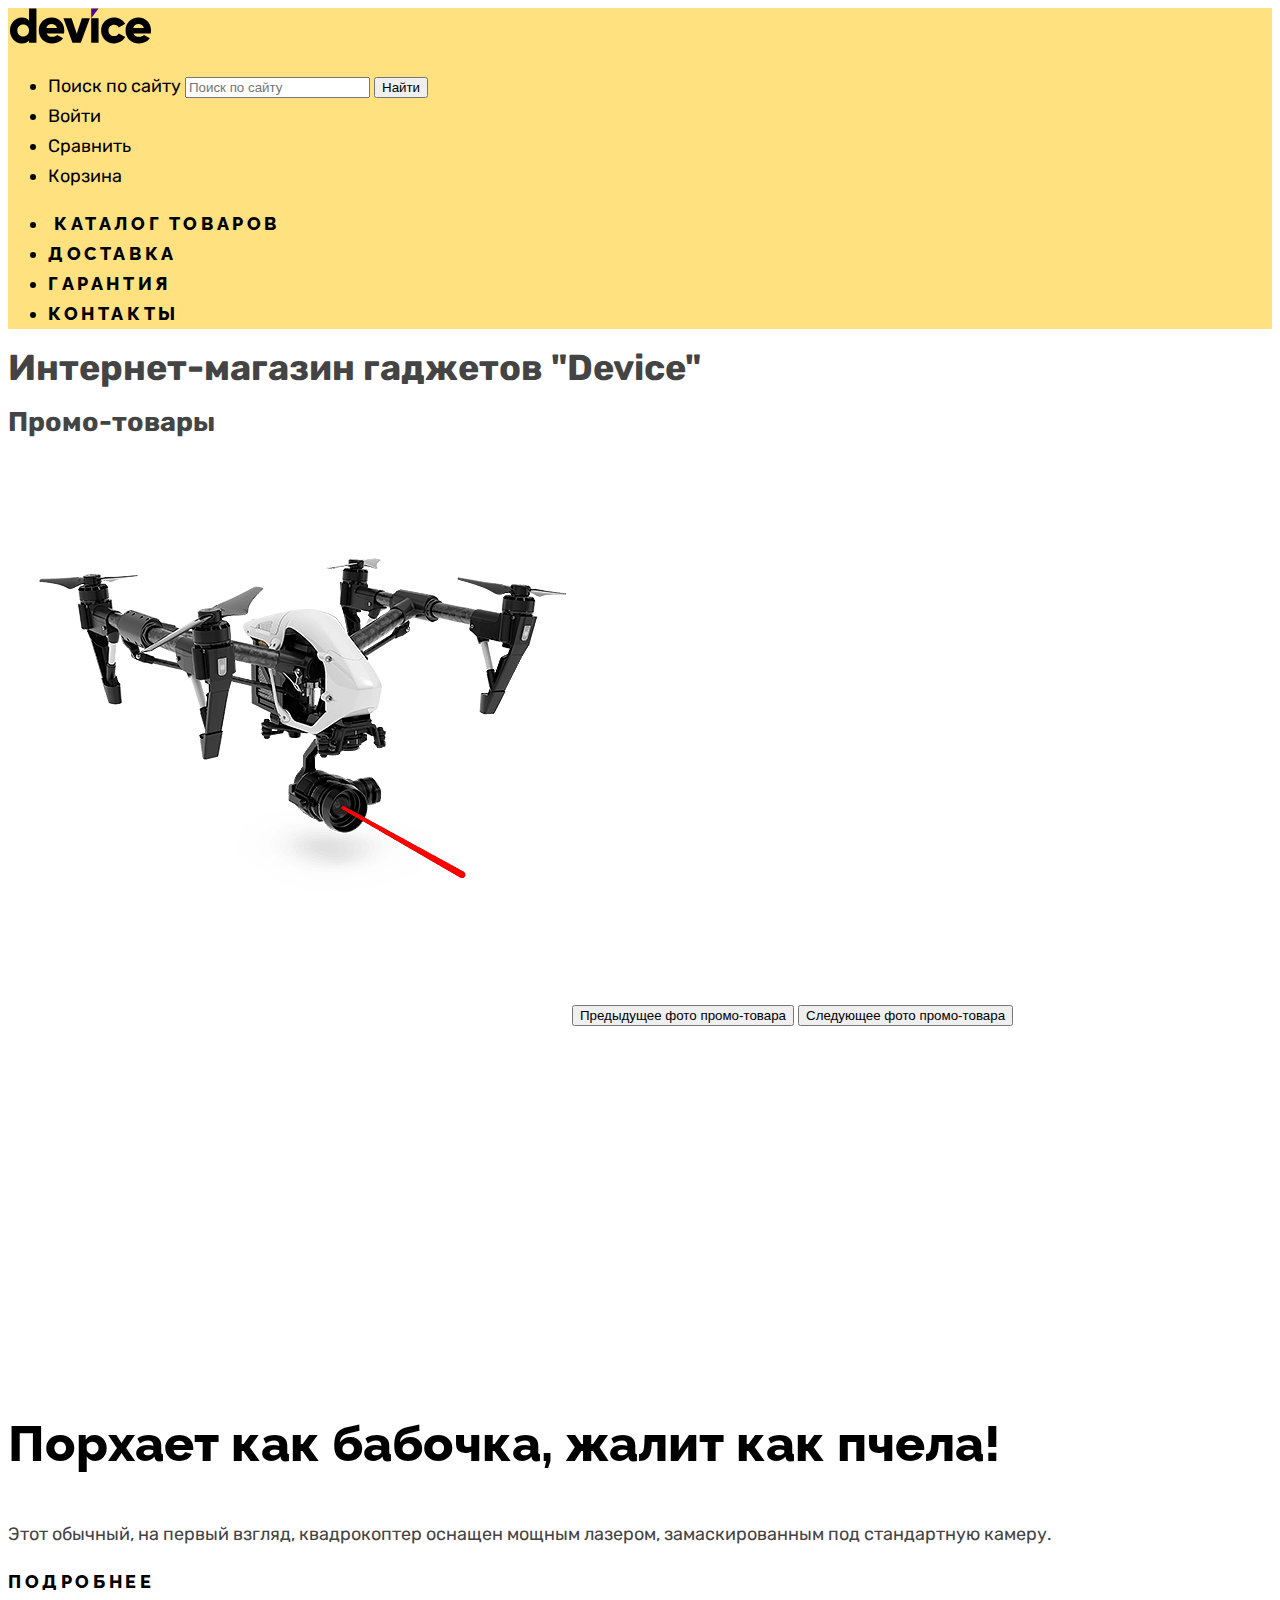
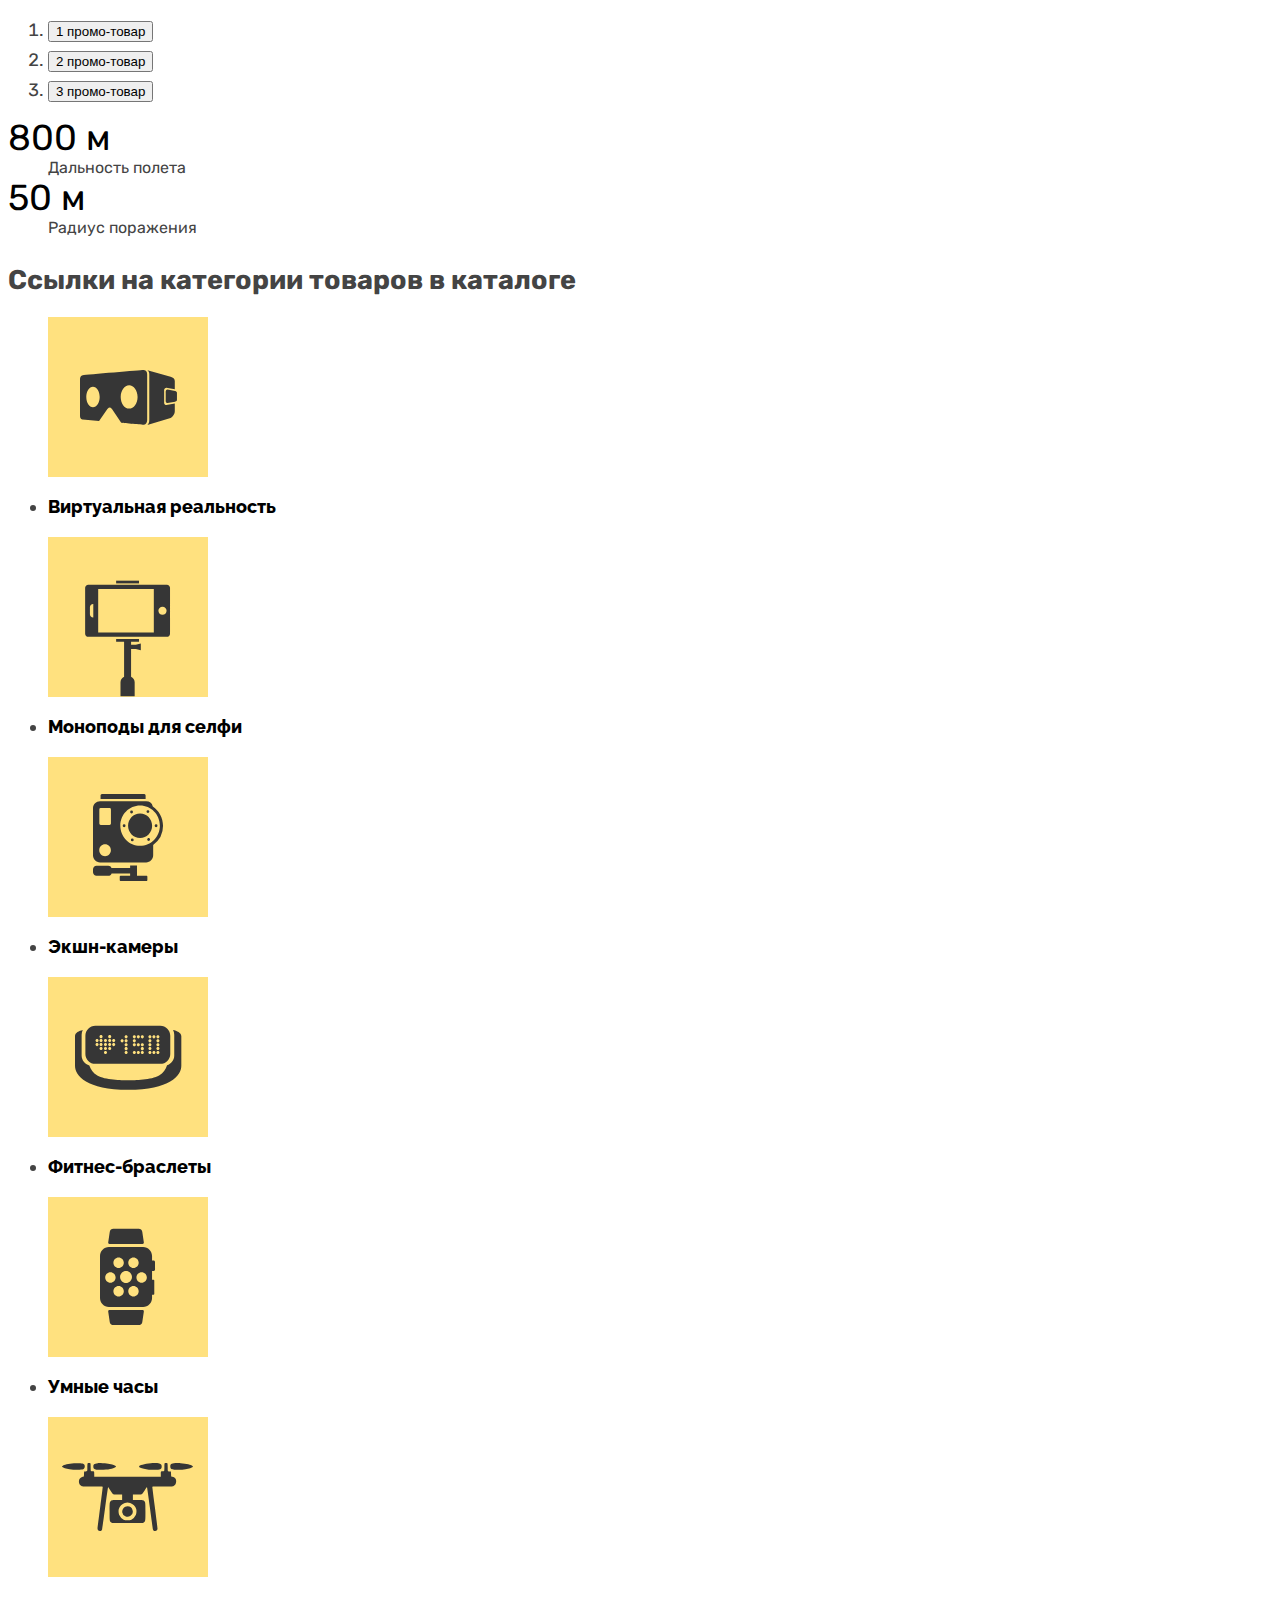
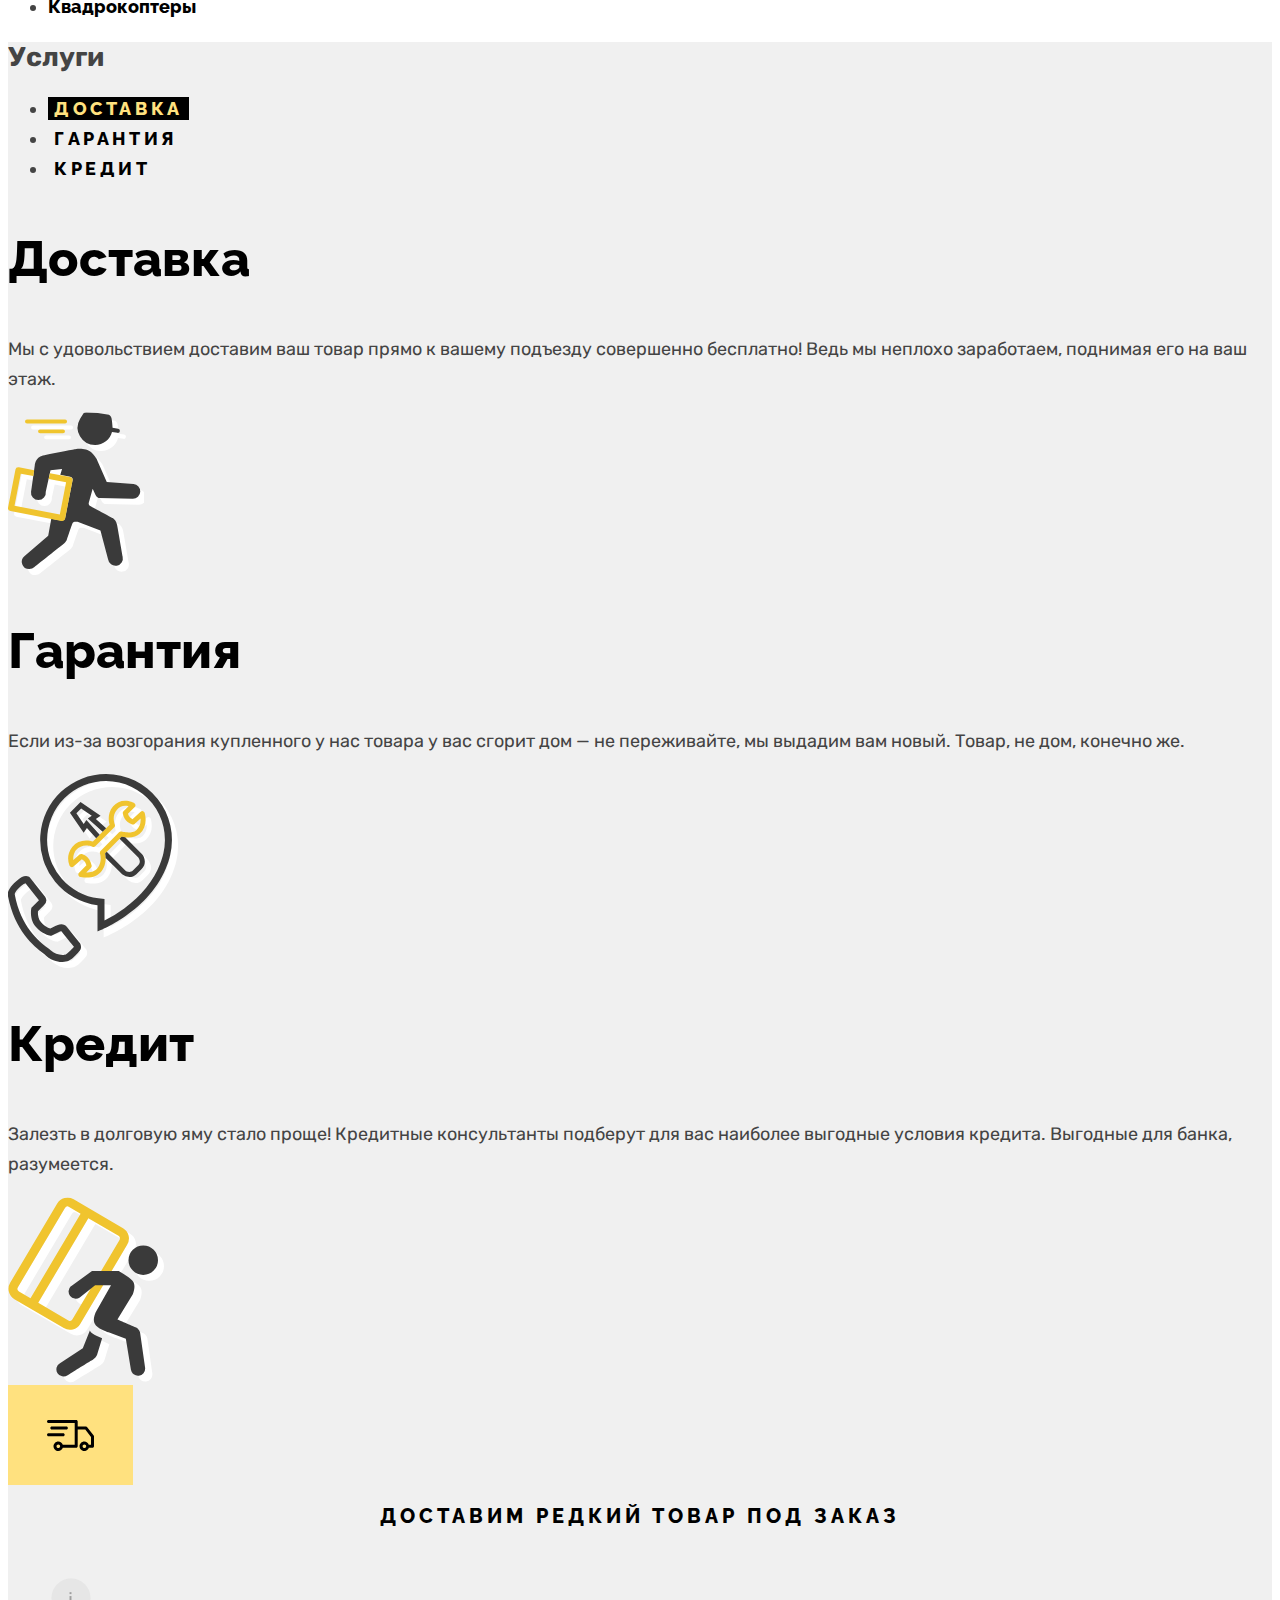
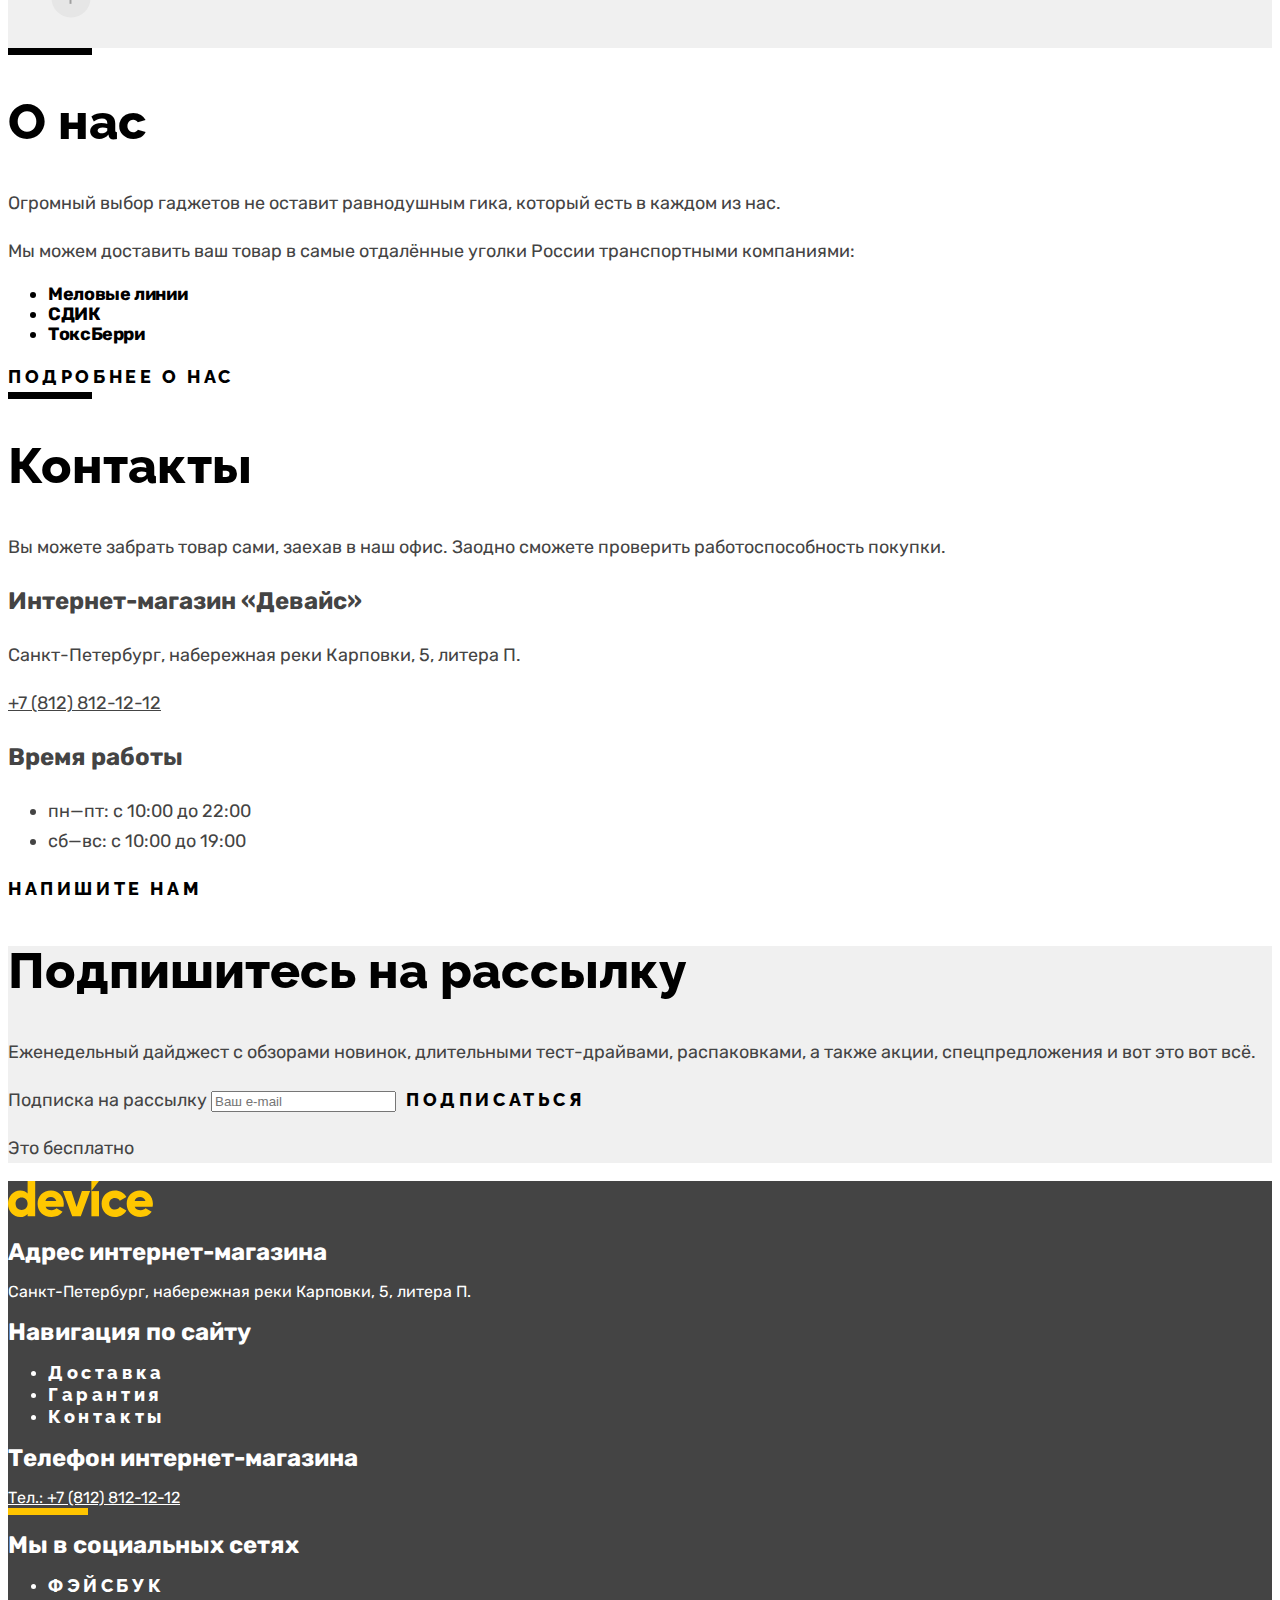
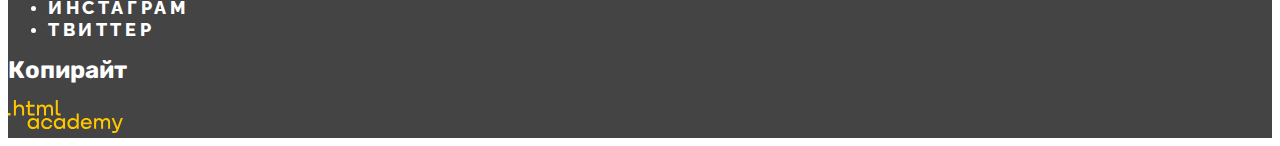
==== index.html @ 80be6479 "Добавляет базовую стилизацию" ====
<!DOCTYPE html>
<html class="page" lang="ru">
  <head>
    <meta charset="utf-8">
    <title>HTML Academy: Девайс</title>
    <link rel="stylesheet" href="styles/styles.css">
  </head>
  <body class="page-body">

    <!-- Шапка -->
    <header class="page-header">

      <!-- Лого -->
      <img class="header-logo" src="images/logos/logo-black.svg" width="145" height="36" alt="Логотип интернет-магазина 'Device'.">

      <!-- Главная навигация -->
      <nav class="navigation">
        <ul class="navigation-list navigation-user">
          <li class="navigation-item">
            <!--элемент навигации с данными поиска: в action - url ссылки, а метод get дополнит url текстом поиска -->
            <form class="search-form" action="#" method="get">
              <label class="visually-hidden" for="search-field">Поиск по сайту</label>
              <input
                class="navigation-search-field"
                id="search-field"
                type="search"
                name="search-field"
                placeholder="Поиск по сайту">
              <button class="navigation-search-link" type="submit">Найти</button>
            </form>
          </li>
          <li class="navigation-item">
            <a class="navigation-link" href="#">Войти</a>
          </li>
          <li class="navigation-item">
            <a class="navigation-link" href="#">Сравнить</a>
          </li>
          <li class="navigation-item">
            <a class="navigation-link" href="#">Корзина</a>
          </li>
        </ul>
        <ul class="navigation-list navigation-site">
          <li class="navigation-item">
            <button class="button navigation-catalog navigation-catalog-closed" type="button">Каталог товаров</button>
          </li>
          <li class="navigation-item">
            <a class="navigation-link" href="#">Доставка</a>
          </li>
          <li class="navigation-item">
            <a class="navigation-link" href="#">Гарантия</a>
          </li>
          <li class="navigation-item">
            <a class="navigation-link" href="#">Контакты</a>
          </li>
        </ul>
      </nav>

    </header>

    <main class="main-index">

      <!-- Главный заголовок -->
      <h1 class="visually-hidden">Интернет-магазин гаджетов "Device"</h1>

      <!-- Слайдер -->
      <section class="promo">
        <h2 class="visually-hidden">Промо-товары</h2>
        <div class="promo-photo-wrapper">
          <img class="slider-image" src="images/promo/slider-1.png" width="560" height="560" alt="Квадрокоптер с лазером.">
          <button class="slider-button slider-prev" type="button">
            <span class="visually-hidden">Предыдущее фото промо-товара</span>
          </button>
          <button class="slider-button slider-next" type="button">
            <span class="visually-hidden">Следующее фото промо-товара</span>
          </button>
        </div>
        <div class="promo-info-wrapper">
          <div class="promo-text">
            <p class="promo-number">01</p>
            <p class="promo-slogan">
              <b>Порхает как бабочка, жалит как пчела!</b>
            </p>
            <p class="promo-description">
              Этот обычный, на первый взгляд, квадрокоптер оснащен мощным лазером, замаскированным под стандартную камеру.
            </p>
          </div>
          <div class="promo-buttons">
            <a class="button button-detail" href="#">Подробнее</a>
            <ol class="slider-pagination">
              <li class="slider-pagination-item">
                <button class="slider-pagination-button slider-pagination-button-current">
                  <span class="visually-hidden">1 промо-товар</span>
                </button>
              </li>
              <li class="slider-pagination-item">
                <button class="slider-pagination-button">
                  <span class="visually-hidden">2 промо-товар</span>
                </button>
              </li>
              <li class="slider-pagination-item">
                <button class="slider-pagination-button">
                  <span class="visually-hidden">3 промо-товар</span>
                </button>
              </li>
            </ol>
          </div>
          <dl class="promo-stats">
            <dt class="promo-stats-number">800 м</dt>
            <dd class="promo-stats-description">Дальность полета</dd>
            <dt class="promo-stats-number">50 м</dt>
            <dd class="promo-stats-description">Радиус поражения</dd>
          </dl>
        </div>
      </section>

      <!-- Категории товаров -->
      <section class="product-categories">
        <h2 class="visually-hidden">Ссылки на категории товаров в каталоге</h2>
        <ul class="product-categories-list">
          <li class="product-categories-item">
            <a class="product-categories-link" href="catalog.html">
              <div class="product-categories-wrapper product-categories-vr"></div>
              <h3 class="product-categories-title">Виртуальная
                реальность</h3>
            </a>
          </li>
          <li class="product-categories-item">
            <a class="product-categories-link" href="catalog.html">
              <div class="product-categories-wrapper product-categories-selfie-monopod"></div>
              <h3 class="product-categories-title">Моноподы
                для селфи</h3>
            </a>
          </li>
          <li class="product-categories-item">
            <a class="product-categories-link" href="catalog.html">
              <div class="product-categories-wrapper product-categories-action-camera"></div>
              <h3 class="product-categories-title">Экшн-камеры</h3>
            </a>
          </li>
          <li class="product-categories-item">
            <a class="product-categories-link" href="catalog.html">
              <div class="product-categories-wrapper product-categories-fitness-bracelet"></div>
              <h3 class="product-categories-title">Фитнес-браслеты</h3>
            </a>
          </li>
          <li class="product-categories-item">
            <a class="product-categories-link" href="catalog.html">
              <div class="product-categories-wrapper product-categories-smart-watch"></div>
              <h3 class="product-categories-title">Умные часы</h3>
            </a>
          </li>
          <li class="product-categories-item">
            <a class="product-categories-link" href="catalog.html">
              <div class="product-categories-wrapper product-categories-quadrocopter"></div>
              <h3 class="product-categories-title">Квадрокоптеры</h3>
            </a>
          </li>
        </ul>
      </section>

      <!-- Услуги -->
      <section class="services">
        <h2 class="visually-hidden">Услуги</h2>
        <ul class="services-list">
          <li class="services-item">
            <button class="button button-services button-services-current" type="button">
              Доставка
            </button>
          </li>
          <li class="services-item">
            <button class="button button-services" type="button">
              Гарантия
            </button>
          </li>
          <li class="services-item">
            <button class="button button-services" type="button">
              Кредит
            </button>
          </li>
        </ul>
        <div class="services-info services-info-current">
          <div class="services-text">
            <h3 class="services-title">Доставка</h3>
            <p class="services-description">
              Мы с удовольствием доставим ваш товар прямо
              к вашему подъезду совершенно бесплатно! Ведь
              мы неплохо заработаем, поднимая его на ваш этаж.
            </p>
          </div>
          <div class="services-icon services-icon-delivery"></div>
        </div>
        <div class="services-info">
          <div class="services-text">
            <h3 class="services-title">Гарантия</h3>
            <p class="services-description">
              Если из-за возгорания купленного у нас товара у вас
              сгорит дом — не переживайте, мы выдадим вам новый.
              Товар, не дом, конечно же.
            </p>
          </div>
          <div class="services-icon services-icon-warranty"></div>
        </div>
        <div class="services-info">
          <div class="services-text">
            <h3 class="services-title">Кредит</h3>
            <p class="services-description">
              Залезть в долговую яму стало проще! Кредитные
              консультанты подберут для вас наиболее выгодные
              условия кредита. Выгодные для банка, разумеется.
            </p>
            <div class="services-icon services-icon-credit"></div>
          </div>
        </div>
      </section>

      <!-- Спецпредложения -->
      <section class="special-offers">
        <div class="special-offers-icon special-offers-icon-delivery"></div>
        <p class="special-offers-title">Доставим редкий товар под заказ</p>
        <div class="special-offers-icon special-offers-info"></div>
      </section>

      <div class="general-info-wrapper">

        <!-- О нас -->
        <section class="about">
          <div class="general-info-decoration-line"></div>
          <h2 class="section-title">О нас</h2>
          <p class="general-info-text">
            Огромный выбор гаджетов не оставит равнодушным гика, который есть в каждом из нас.
          </p>
          <p class="general-info-text">
            Мы можем доставить ваш товар в самые отдалённые уголки России транспортными компаниями:
          </p>
          <ul class="about-list">
            <li class="about-item">
              Меловые линии
            </li>
            <li class="about-item">
              СДИК
            </li>
            <li class="about-item">
              ТоксБерри
            </li>
          </ul>
          <a class="button general-info-button" href="#">Подробнее о нас</a>
        </section>

        <!-- Контакты -->
        <section class="contacts">
          <div class="general-info-decoration-line"></div>
          <h2 class="section-title">Контакты</h2>
          <p class="general-info-text">
            Вы можете забрать товар сами, заехав в наш офис.
            Заодно сможете проверить работоспособность покупки.
          </p>
          <h3 class="contacts-subtitle">Интернет-магазин «Девайс»</h3>
          <address class="contacts-address">
            <p class="contacts-address-text">
              Санкт-Петербург, набережная реки Карповки, 5, литера П.
            </p>
            <a class="contacts-phone" href="tel:88128121212">+7 (812) 812-12-12</a>
          </address>
          <h3 class="contacts-subtitle">Время работы</h3>
          <ul class="contacts-schedule-list">
            <li class="contacts-schedule-item">
              пн—пт: с 10:00 до 22:00
            </li>
            <li class="contacts-schedule-item">
              сб—вс: с 10:00 до 19:00
            </li>
          </ul>
          <a class="button general-info-button" href="#">Напишите нам</a>
        </section>
      </div>

      <!-- Подписка на рассылку -->
      <section class="subscribe">
        <h2 class="section-title">Подпишитесь
          на рассылку</h2>
        <p class="subscribe-text">
          Еженедельный дайджест с обзорами новинок,
          длительными тест-драйвами, распаковками, а также акции, спецпредложения и вот это вот всё.
        </p>
        <form class="subscribe-form" action="https://echo.htmlacademy.ru/" method="post">
          <label class="visually-hidden" for="subscribe-email">Подписка на рассылку</label>
          <input
            class="subscribe-input-email"
            id="subscribe-email"
            type="email"
            name="subscribe-email"
            placeholder="Ваш e-mail">
          <button class="button subscribe-button" type="submit">Подписаться</button>
          <p class="subscribe-remark">Это бесплатно</p>
        </form>
      </section>
    </main>

    <!-- Подвал -->
    <footer class="page-footer">

      <!--  Лого  -->
      <img class="footer-logo" src="images/logos/logo-yellow.svg" width="145" height="36" alt="Логотип интернет-магазина 'Device'.">

      <div class="footer-wrapper">

        <!-- Адрес -->
        <section class="footer-contacts-address">
          <h2 class="visually-hidden">Адрес интернет-магазина</h2>
          <address class="footer-address">
            <p class="footer-address-text">
              Санкт-Петербург, набережная реки Карповки, 5, литера П.
            </p>
          </address>
        </section>

        <!-- Навигация -->
        <section class="footer-navigation">
          <h2 class="visually-hidden">Навигация по сайту</h2>
          <ul class="footer-navigation-list">
            <li class="footer-navigation-item">
              <a class="footer-navigation-link" href="#">Доставка</a>
            </li>
            <li class="footer-navigation-item">
              <a class="footer-navigation-link" href="#">Гарантия</a>
            </li>
            <li class="footer-navigation-item">
              <a class="footer-navigation-link" href="#">Контакты</a>
            </li>
          </ul>
        </section>

        <!-- Телефон -->
        <section class="footer-contacts-phone">
          <h2 class="visually-hidden">Телефон интернет-магазина</h2>
          <a class="footer-phone-number" href="tel:88128121212">Тел.: +7 (812) 812-12-12</a>
        </section>
      </div>

      <div class="footer-wrapper">
        <div class="footer-decoration-line"></div>

        <!-- Социальные сети -->
        <section class="footer-social">
          <h2 class="visually-hidden">Мы в социальных сетях</h2>
          <ul class="footer-social-list">
            <li class="footer-social-item">
              <a class="button button-social" href="https://www.facebook.com/htmlacademy">
                <span class="visually-hidden">Фэйсбук</span>
              </a>
            </li>
            <li class="footer-social-item">
              <a class="button button-social" href="https://www.instagram.com/htmlacademy/">
                <span class="visually-hidden">Инстаграм</span>
              </a>
            </li>
            <li class="footer-social-item">
              <a class="button button-social" href="https://twitter.com/htmlacademy_ru">
                <span class="visually-hidden">Твиттер</span>
              </a>
            </li>
          </ul>
        </section>

        <!-- Копирайт -->
        <section class="footer-copyright">
          <h2 class="visually-hidden">Копирайт</h2>
          <a class="htmlacademy-link" href="https://htmlacademy.ru/">
            <img class="footer-htmlacademy-logo" width="115" height="33" src="images/icons/icon-htmlacademy.svg" alt="Логотип HTML Academy.">
          </a>
        </section>

      </div>
    </footer>

  </body>
</html>
---- styles/styles.css ----
@font-face {
  font-family: Rubik;
  font-style: normal;
  font-weight: 400;
  src: url("/fonts/rubik/rubik-400.woff2") format("woff2");
  font-display: swap;
}

@font-face {
  font-family: Rubik;
  font-style: normal;
  font-weight: 700;
  src: url("/fonts/rubik/rubik-700.woff2") format("woff2");
  font-display: swap;
}

@font-face {
  font-family: Rubik;
  font-style: normal;
  font-weight: 800;
  src: url("/fonts/rubik/rubik-800.woff2") format("woff2");
  font-display: swap;
}

@font-face {
  font-family: Raleway;
  font-style: normal;
  font-weight: 800;
  src: url("/fonts/raleway/raleway-800.woff2") format("woff2");
  font-display: swap;
}

body {
  font-family: Rubik, sans-serif;
  font-size: 18px;
  line-height: 30px;
  background-color: #ffffff;
  color: #444444;
}
.button {
  font-family: Raleway, sans-serif;
  font-size: 18px;
  line-height: 21px;
  font-weight: 800;
  text-align: center;
  letter-spacing: 0.2em;
  text-decoration: none;
  text-transform: uppercase;
  color: #000000;
  background-color: transparent;
  border: none;
}


/* Pages */

/* Header */
.page-header {
  color: #000000;
  background-color: #ffe17f;
}
.navigation-link {
  text-align: center;
  text-decoration: none;
  color: #000000;
}


.logout-link {
  opacity: 0.3;
}

.navigation-site .navigation-link {
  font-family: Raleway, sans-serif;
  line-height: 21px;
  font-weight: 800;
  letter-spacing: 0.2em;
  text-transform: uppercase;
}

/* Main index */

/* Слайдер */
.promo-number {
  font-family: Rubik, sans-serif;
  font-size: 180px;
  font-weight: 700;
  color: #ffffff;
}

.promo-slogan {
  font-family: Raleway, sans-serif;
  font-size: 50px;
  line-height: 50px;
  font-weight: 800;
  color: #000000;
}

.promo-stats-number {
  font-size: 36px;
  color: #000000;
}

.promo-stats-description {
  font-size: 16px;
}

/* Категории товаров */

.product-categories-link {
  text-decoration: none;
  color: #000000;
}

.product-categories-title {
  font-family: Raleway, sans-serif;
  font-size: 18px;
  line-height: 24px;
  font-weight: 800;
}

.product-categories-wrapper {
  width: 160px;
  height: 160px;
  background-color: #ffe17f;
  background-position: center;
  background-repeat: no-repeat;
}

.product-categories-vr {
  background-image: url("/images/icons/icon-vr.svg");
  background-size: 97px 55px;
}

.product-categories-selfie-monopod {
  background-image: url("/images/icons/icon-monopod.svg");
  background-size: 86px 117px;
  background-position: center bottom;
}

.product-categories-action-camera {
  background-image: url("/images/icons/icon-camera.svg");
  background-size: 71px 87px;
}

.product-categories-fitness-bracelet {
  background-image: url("/images/icons/icon-bracelet.svg");
  background-size: 107px 65px;
}

.product-categories-smart-watch {
  background-image: url("/images/icons/icon-watch.svg");
  background-size: 56px 98px;
}

.product-categories-quadrocopter {
  background-image: url("/images/icons/icon-quadrocopter.svg");
  background-size: 132px 69px;
}

/* Услуги */

.services {
  background-color: #f0f0f0;
  background-size: 100% auto;
}

.services-title {
  font-family: Raleway, sans-serif;
  font-size: 50px;
  line-height: 50px;
  font-weight: 800;
  color: #000000;
}

.button-services-current {
  background-color: #000000;
  color: #ffe17f;
}

.services-icon {
  background-position: center;
  background-repeat: no-repeat;
}

.services-icon-delivery {
  width: 136px;
  height: 164px;
  background-image: url("/images/icons/icon-delivery.svg");
  background-size: 136px 164px;
}

.services-icon-warranty {
  width: 171px;
  height: 195px;
  background-image: url("/images/icons/icon-warranty.svg");
  background-size: 171px 195px;
}

.services-icon-credit {
  width: 156px;
  height: 188px;
  background-image: url("/images/icons/icon-credit.svg");
  background-size: 156px 188px;
}

/* Спецпредложения */

.special-offers {
  background-color: #f0f0f0;
}

.special-offers-icon {
  width: 125px;
  height: 100px;
  background-position: center;
  background-repeat: no-repeat;
}

.special-offers-icon-delivery {
  background-image: url("/images/icons/icon-special-delivery.svg");
  background-size: 47px 31px;
  background-color: #ffe17f;
}

.special-offers-info {
  background-image: url("/images/icons/icon-information.svg");
  background-size: 40px 40px;
}

.special-offers-title {
  font-family: Raleway, sans-serif;
  font-size: 20px;
  line-height: 23px;
  font-weight: 800;
  text-align: center;
  text-transform: uppercase;
  letter-spacing: 0.2em;
  color: #000000;
}

/* О нас, Контакты */

.general-info-decoration-line {
  width: 84px;
  height: 7px;
  background-color: #000000;
}

.section-title {
  font-family: Raleway, sans-serif;
  font-size: 50px;
  line-height: 50px;
  font-weight: 800;
  color: #000000;
}

.about-list {
  line-height: 20px;
  font-weight: 700;
  letter-spacing: -0.02em;
  color: #000000;
}

.contacts-subtitle {
  font-size: 24px;
  font-weight: 700;
}

.contacts-address {
  font-style: normal;
}

.contacts-phone {
  color: #444444;
}

/* Подписка на рассылку */
.subscribe {
  background-color: #f0f0f0;
}

/* Подвал */
.page-footer {
  font-size: 16px;
  line-height: 20px;
  background-color: #444444;
  color: #ffffff;
}

.page-footer a {
  color: #ffffff;
}

.footer-navigation-link {
  font-family: Raleway, sans-serif;
  font-size: 18px;
  line-height: 21px;
  font-weight: 800;
  letter-spacing: 0.2em;
  text-decoration: none;
}


.footer-address {
  font-style: normal;
}

.footer-decoration-line {
  width: 80px;
  height: 7px;
  background-color: #ffc500;
}

/* Main catalog */
.main-inner {
  font-size: 16px;
  line-height: 19px;
  color: #000000;
}

.inner-header-title {
  font-family: Raleway, sans-serif;
  font-size: 50px;
  line-height: 50px;
  font-weight: 800;
  color: #000000;
}

.breadcrumbs-link {
  text-decoration: none;
  color: inherit;
}

/* Список товаров с фильтрами */

.catalog-products {
  background-color: #f0f0f0;
}

.catalog-subtitle {
  font-family: Raleway, sans-serif;
  font-weight: 800;
  letter-spacing: 0.2em;
  text-transform: uppercase;
}

.catalog-filter-title {
  font-size: 18px;
  line-height: 20px;
  font-weight: 700;
  letter-spacing: -0.02em;

}

.products-wrapper {
  background-color: #ffffff;
}

.product-card-link {
  text-decoration: none;
  color: #444444;
}

.product-card-title {
  font-size: 18px;
  line-height: 20px;
  font-weight: 700;
  letter-spacing: -0.02em;
}

.product-card-price {
  font-size: 18px;
  line-height: 21px;
  font-weight: 400;
}

.button-more {
  font-size: 16px;
  line-height: 19px;
}

.pagination-wrapper {
  background-color: #ebebeb;
}

.pagination-link {
  line-height: 20px;
  text-align: center;
  text-decoration: none;
  color: #444444;
  opacity: 0.3;
}
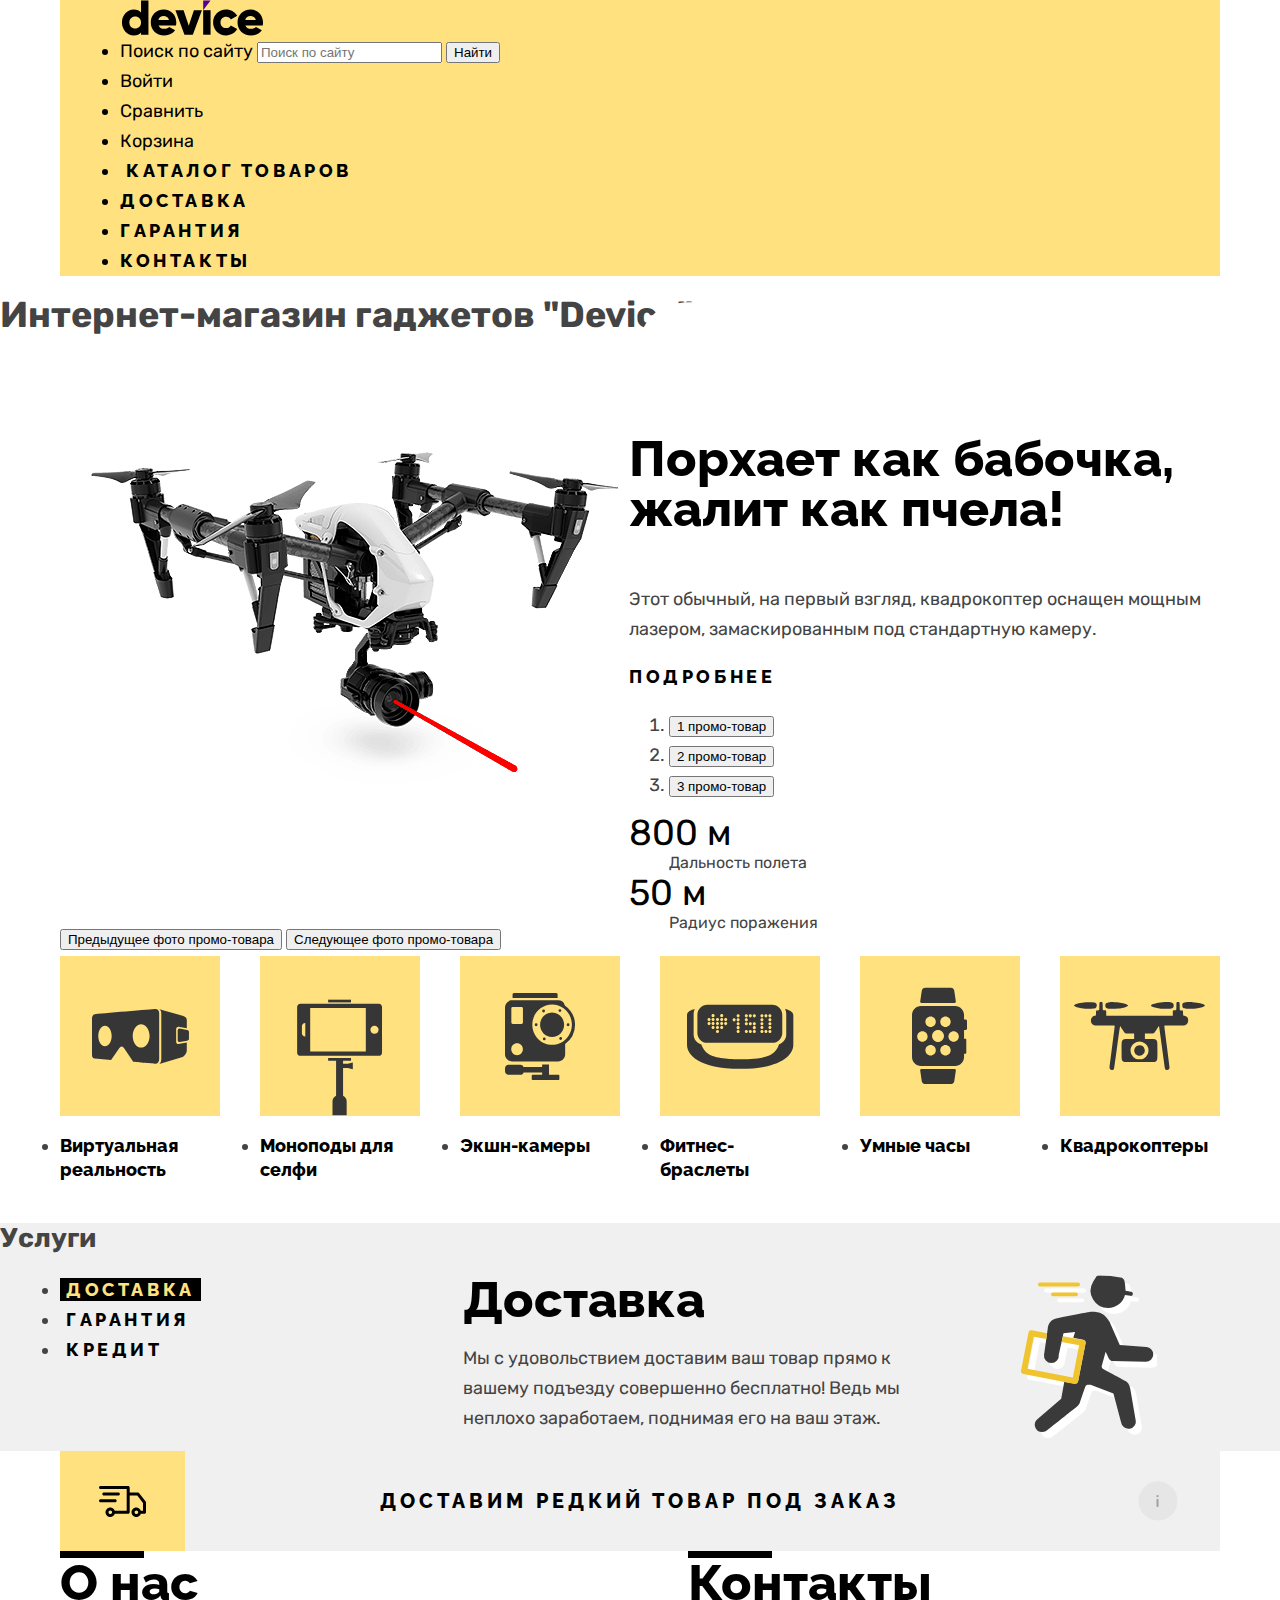
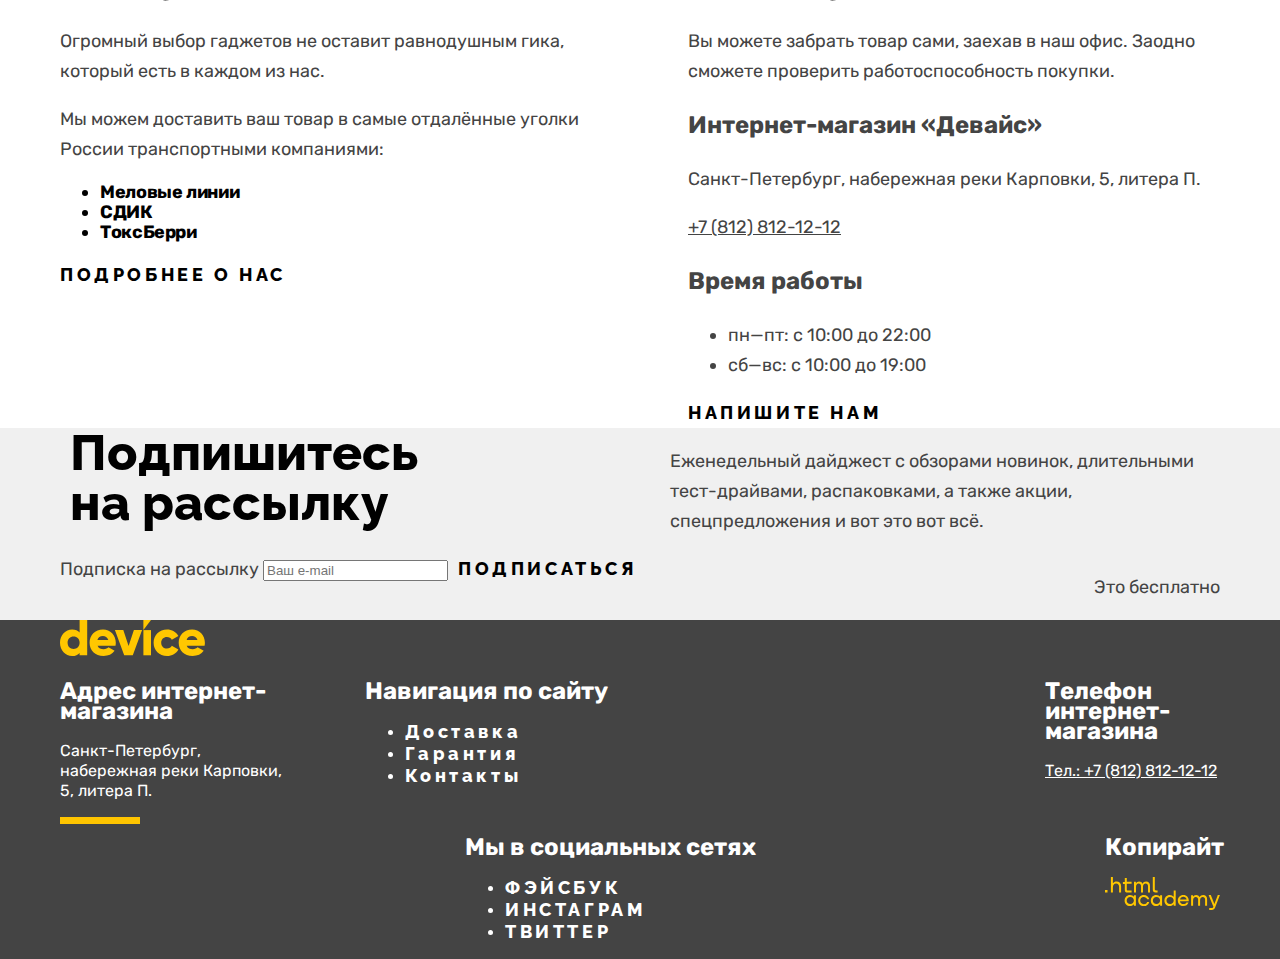
==== commit a2a469de: "Добавляет сетку страниц и крупных блоков на флексах" ====
--- a/index.html
+++ b/index.html
@@ -10,61 +10,62 @@
     <!-- Шапка -->
     <header class="page-header">
 
-      <!-- Лого -->
-      <img class="header-logo" src="images/logos/logo-black.svg" width="145" height="36" alt="Логотип интернет-магазина 'Device'.">
-
-      <!-- Главная навигация -->
-      <nav class="navigation">
-        <ul class="navigation-list navigation-user">
-          <li class="navigation-item">
-            <!--элемент навигации с данными поиска: в action - url ссылки, а метод get дополнит url текстом поиска -->
-            <form class="search-form" action="#" method="get">
-              <label class="visually-hidden" for="search-field">Поиск по сайту</label>
-              <input
-                class="navigation-search-field"
-                id="search-field"
-                type="search"
-                name="search-field"
-                placeholder="Поиск по сайту">
-              <button class="navigation-search-link" type="submit">Найти</button>
-            </form>
-          </li>
-          <li class="navigation-item">
-            <a class="navigation-link" href="#">Войти</a>
-          </li>
-          <li class="navigation-item">
-            <a class="navigation-link" href="#">Сравнить</a>
-          </li>
-          <li class="navigation-item">
-            <a class="navigation-link" href="#">Корзина</a>
-          </li>
-        </ul>
-        <ul class="navigation-list navigation-site">
-          <li class="navigation-item">
-            <button class="button navigation-catalog navigation-catalog-closed" type="button">Каталог товаров</button>
-          </li>
-          <li class="navigation-item">
-            <a class="navigation-link" href="#">Доставка</a>
-          </li>
-          <li class="navigation-item">
-            <a class="navigation-link" href="#">Гарантия</a>
-          </li>
-          <li class="navigation-item">
-            <a class="navigation-link" href="#">Контакты</a>
-          </li>
-        </ul>
-      </nav>
-
+      <div class="header-wrapper">
+        <!-- Главная навигация -->
+        <nav class="navigation">
+          <!-- Лого -->
+          <img class="header-logo" src="images/logos/logo-black.svg" width="145" height="36" alt="Логотип интернет-магазина 'Device'.">
+
+          <ul class="navigation-list navigation-user">
+            <li class="navigation-item">
+              <!--элемент навигации с данными поиска: в action - url ссылки, а метод get дополнит url текстом поиска -->
+              <form class="search-form" action="#" method="get">
+                <label class="visually-hidden" for="search-field">Поиск по сайту</label>
+                <input
+                  class="navigation-search-field"
+                  id="search-field"
+                  type="search"
+                  name="search-field"
+                  placeholder="Поиск по сайту">
+                <button class="navigation-search-link" type="submit">Найти</button>
+              </form>
+            </li>
+            <li class="navigation-item">
+              <a class="navigation-link" href="#">Войти</a>
+            </li>
+            <li class="navigation-item">
+              <a class="navigation-link" href="#">Сравнить</a>
+            </li>
+            <li class="navigation-item">
+              <a class="navigation-link" href="#">Корзина</a>
+            </li>
+          </ul>
+          <ul class="navigation-list navigation-site">
+            <li class="navigation-item">
+              <button class="button navigation-catalog navigation-catalog-closed" type="button">Каталог товаров</button>
+            </li>
+            <li class="navigation-item">
+              <a class="navigation-link" href="#">Доставка</a>
+            </li>
+            <li class="navigation-item">
+              <a class="navigation-link" href="#">Гарантия</a>
+            </li>
+            <li class="navigation-item">
+              <a class="navigation-link" href="#">Контакты</a>
+            </li>
+          </ul>
+        </nav>
+      </div>
     </header>
 
-    <main class="main-index">
+    <main class="main-container main-index">
 
       <!-- Главный заголовок -->
       <h1 class="visually-hidden">Интернет-магазин гаджетов "Device"</h1>
 
       <!-- Слайдер -->
       <section class="promo">
-        <h2 class="visually-hidden">Промо-товары</h2>
+        <h2 class="visually-hidden" hidden>Промо-товары</h2>
         <div class="promo-photo-wrapper">
           <img class="slider-image" src="images/promo/slider-1.png" width="560" height="560" alt="Квадрокоптер с лазером.">
           <button class="slider-button slider-prev" type="button">
@@ -115,7 +116,7 @@
 
       <!-- Категории товаров -->
       <section class="product-categories">
-        <h2 class="visually-hidden">Ссылки на категории товаров в каталоге</h2>
+        <h2 class="visually-hidden" hidden>Ссылки на категории товаров в каталоге</h2>
         <ul class="product-categories-list">
           <li class="product-categories-item">
             <a class="product-categories-link" href="catalog.html">
@@ -161,63 +162,66 @@
       <!-- Услуги -->
       <section class="services">
         <h2 class="visually-hidden">Услуги</h2>
-        <ul class="services-list">
-          <li class="services-item">
-            <button class="button button-services button-services-current" type="button">
-              Доставка
-            </button>
-          </li>
-          <li class="services-item">
-            <button class="button button-services" type="button">
-              Гарантия
-            </button>
-          </li>
-          <li class="services-item">
-            <button class="button button-services" type="button">
-              Кредит
-            </button>
-          </li>
-        </ul>
-        <div class="services-info services-info-current">
-          <div class="services-text">
-            <h3 class="services-title">Доставка</h3>
-            <p class="services-description">
-              Мы с удовольствием доставим ваш товар прямо
-              к вашему подъезду совершенно бесплатно! Ведь
-              мы неплохо заработаем, поднимая его на ваш этаж.
-            </p>
-          </div>
-          <div class="services-icon services-icon-delivery"></div>
-        </div>
-        <div class="services-info">
-          <div class="services-text">
-            <h3 class="services-title">Гарантия</h3>
-            <p class="services-description">
-              Если из-за возгорания купленного у нас товара у вас
-              сгорит дом — не переживайте, мы выдадим вам новый.
-              Товар, не дом, конечно же.
-            </p>
-          </div>
-          <div class="services-icon services-icon-warranty"></div>
-        </div>
-        <div class="services-info">
-          <div class="services-text">
-            <h3 class="services-title">Кредит</h3>
-            <p class="services-description">
-              Залезть в долговую яму стало проще! Кредитные
-              консультанты подберут для вас наиболее выгодные
-              условия кредита. Выгодные для банка, разумеется.
-            </p>
-            <div class="services-icon services-icon-credit"></div>
-          </div>
-        </div>
+        <div class="services-wrapper">
+          <ul class="services-list">
+            <li class="services-item">
+              <button class="button button-services button-services-current" type="button">
+                Доставка
+              </button>
+            </li>
+            <li class="services-item">
+              <button class="button button-services" type="button">
+                Гарантия
+              </button>
+            </li>
+            <li class="services-item">
+              <button class="button button-services" type="button">
+                Кредит
+              </button>
+            </li>
+          </ul>
+          <div class="services-info services-info-current">
+            <div class="services-text">
+              <h3 class="services-title">Доставка</h3>
+              <p class="services-description">
+                Мы с удовольствием доставим ваш товар прямо
+                к вашему подъезду совершенно бесплатно! Ведь
+                мы неплохо заработаем, поднимая его на ваш этаж.
+              </p>
+            </div>
+            <div class="services-icon services-icon-delivery"></div>
+          </div>
+          <div class="services-info">
+            <div class="services-text">
+              <h3 class="services-title">Гарантия</h3>
+              <p class="services-description">
+                Если из-за возгорания купленного у нас товара у вас
+                сгорит дом — не переживайте, мы выдадим вам новый.
+                Товар, не дом, конечно же.
+              </p>
+            </div>
+            <div class="services-icon services-icon-warranty"></div>
+          </div>
+          <div class="services-info">
+            <div class="services-text">
+              <h3 class="services-title">Кредит</h3>
+              <p class="services-description">
+                Залезть в долговую яму стало проще! Кредитные
+                консультанты подберут для вас наиболее выгодные
+                условия кредита. Выгодные для банка, разумеется.
+              </p>
+              <div class="services-icon services-icon-credit"></div>
+            </div>
+          </div>
+        </div>
+
       </section>
 
       <!-- Спецпредложения -->
       <section class="special-offers">
-        <div class="special-offers-icon special-offers-icon-delivery"></div>
-        <p class="special-offers-title">Доставим редкий товар под заказ</p>
-        <div class="special-offers-icon special-offers-info"></div>
+          <div class="special-offers-icon special-offers-icon-delivery"></div>
+          <p class="special-offers-title">Доставим редкий товар под заказ</p>
+          <div class="special-offers-icon special-offers-info"></div>
       </section>
 
       <div class="general-info-wrapper">
@@ -276,99 +280,107 @@
 
       <!-- Подписка на рассылку -->
       <section class="subscribe">
-        <h2 class="section-title">Подпишитесь
-          на рассылку</h2>
-        <p class="subscribe-text">
-          Еженедельный дайджест с обзорами новинок,
-          длительными тест-драйвами, распаковками, а также акции, спецпредложения и вот это вот всё.
-        </p>
-        <form class="subscribe-form" action="https://echo.htmlacademy.ru/" method="post">
-          <label class="visually-hidden" for="subscribe-email">Подписка на рассылку</label>
-          <input
-            class="subscribe-input-email"
-            id="subscribe-email"
-            type="email"
-            name="subscribe-email"
-            placeholder="Ваш e-mail">
-          <button class="button subscribe-button" type="submit">Подписаться</button>
-          <p class="subscribe-remark">Это бесплатно</p>
-        </form>
+        <div class="subscribe-wrapper">
+          <div class="subscribe-wrapper-row">
+            <h2 class="section-title subscribe-title">Подпишитесь на рассылку</h2>
+            <p class="subscribe-text">
+              Еженедельный дайджест с обзорами новинок,
+              длительными тест-драйвами, распаковками, а также акции, спецпредложения и вот это вот всё.
+            </p>
+          </div>
+          <div class="subscribe-wrapper-row">
+            <form class="subscribe-form" action="https://echo.htmlacademy.ru/" method="post">
+              <label class="visually-hidden" for="subscribe-email">Подписка на рассылку</label>
+              <input
+                class="subscribe-input-email"
+                id="subscribe-email"
+                type="email"
+                name="subscribe-email"
+                placeholder="Ваш e-mail">
+              <button class="button subscribe-button" type="submit">Подписаться</button>
+            </form>
+            <p class="subscribe-remark">Это бесплатно</p>
+          </div>
+        </div>
       </section>
     </main>
 
     <!-- Подвал -->
     <footer class="page-footer">
-
-      <!--  Лого  -->
-      <img class="footer-logo" src="images/logos/logo-yellow.svg" width="145" height="36" alt="Логотип интернет-магазина 'Device'.">
-
-      <div class="footer-wrapper">
-
-        <!-- Адрес -->
-        <section class="footer-contacts-address">
-          <h2 class="visually-hidden">Адрес интернет-магазина</h2>
-          <address class="footer-address">
-            <p class="footer-address-text">
-              Санкт-Петербург, набережная реки Карповки, 5, литера П.
-            </p>
-          </address>
-        </section>
-
-        <!-- Навигация -->
-        <section class="footer-navigation">
-          <h2 class="visually-hidden">Навигация по сайту</h2>
-          <ul class="footer-navigation-list">
-            <li class="footer-navigation-item">
-              <a class="footer-navigation-link" href="#">Доставка</a>
-            </li>
-            <li class="footer-navigation-item">
-              <a class="footer-navigation-link" href="#">Гарантия</a>
-            </li>
-            <li class="footer-navigation-item">
-              <a class="footer-navigation-link" href="#">Контакты</a>
-            </li>
-          </ul>
-        </section>
-
-        <!-- Телефон -->
-        <section class="footer-contacts-phone">
-          <h2 class="visually-hidden">Телефон интернет-магазина</h2>
-          <a class="footer-phone-number" href="tel:88128121212">Тел.: +7 (812) 812-12-12</a>
-        </section>
-      </div>
-
-      <div class="footer-wrapper">
-        <div class="footer-decoration-line"></div>
-
-        <!-- Социальные сети -->
-        <section class="footer-social">
-          <h2 class="visually-hidden">Мы в социальных сетях</h2>
-          <ul class="footer-social-list">
-            <li class="footer-social-item">
-              <a class="button button-social" href="https://www.facebook.com/htmlacademy">
-                <span class="visually-hidden">Фэйсбук</span>
-              </a>
-            </li>
-            <li class="footer-social-item">
-              <a class="button button-social" href="https://www.instagram.com/htmlacademy/">
-                <span class="visually-hidden">Инстаграм</span>
-              </a>
-            </li>
-            <li class="footer-social-item">
-              <a class="button button-social" href="https://twitter.com/htmlacademy_ru">
-                <span class="visually-hidden">Твиттер</span>
-              </a>
-            </li>
-          </ul>
-        </section>
-
-        <!-- Копирайт -->
-        <section class="footer-copyright">
-          <h2 class="visually-hidden">Копирайт</h2>
-          <a class="htmlacademy-link" href="https://htmlacademy.ru/">
-            <img class="footer-htmlacademy-logo" width="115" height="33" src="images/icons/icon-htmlacademy.svg" alt="Логотип HTML Academy.">
-          </a>
-        </section>
+      <div class="page-footer-wrapper">
+
+        <!--  Лого  -->
+        <img class="footer-logo" src="images/logos/logo-yellow.svg" width="145" height="36" alt="Логотип интернет-магазина 'Device'.">
+
+        <div class="page-footer-wrapper-row">
+
+          <!-- Адрес -->
+          <section class="footer-contacts-address">
+            <h2 class="visually-hidden">Адрес интернет-магазина</h2>
+            <address class="footer-address">
+              <p class="footer-address-text">
+                Санкт-Петербург, набережная реки Карповки, 5, литера П.
+              </p>
+            </address>
+          </section>
+
+          <!-- Навигация -->
+          <section class="footer-navigation">
+            <h2 class="visually-hidden">Навигация по сайту</h2>
+            <ul class="footer-navigation-list">
+              <li class="footer-navigation-item">
+                <a class="footer-navigation-link" href="#">Доставка</a>
+              </li>
+              <li class="footer-navigation-item">
+                <a class="footer-navigation-link" href="#">Гарантия</a>
+              </li>
+              <li class="footer-navigation-item">
+                <a class="footer-navigation-link" href="#">Контакты</a>
+              </li>
+            </ul>
+          </section>
+
+          <!-- Телефон -->
+          <section class="footer-contacts-phone">
+            <h2 class="visually-hidden">Телефон интернет-магазина</h2>
+            <a class="footer-phone-number" href="tel:88128121212">Тел.: +7 (812) 812-12-12</a>
+          </section>
+        </div>
+
+        <div class="page-footer-wrapper-row">
+          <div class="footer-decoration-line"></div>
+
+          <!-- Социальные сети -->
+          <section class="footer-social">
+            <h2 class="visually-hidden">Мы в социальных сетях</h2>
+            <ul class="footer-social-list">
+              <li class="footer-social-item">
+                <a class="button button-social" href="https://www.facebook.com/htmlacademy">
+                  <span class="visually-hidden">Фэйсбук</span>
+                </a>
+              </li>
+              <li class="footer-social-item">
+                <a class="button button-social" href="https://www.instagram.com/htmlacademy/">
+                  <span class="visually-hidden">Инстаграм</span>
+                </a>
+              </li>
+              <li class="footer-social-item">
+                <a class="button button-social" href="https://twitter.com/htmlacademy_ru">
+                  <span class="visually-hidden">Твиттер</span>
+                </a>
+              </li>
+            </ul>
+          </section>
+
+          <!-- Копирайт -->
+          <section class="footer-copyright">
+            <h2 class="visually-hidden">Копирайт</h2>
+            <a class="htmlacademy-link" href="https://htmlacademy.ru/">
+              <img class="footer-htmlacademy-logo" width="115" height="33" src="images/icons/icon-htmlacademy.svg" alt="Логотип HTML Academy.">
+            </a>
+          </section>
+
+        </div>
 
       </div>
     </footer>
--- a/styles/styles.css
+++ b/styles/styles.css
@@ -30,7 +30,16 @@
   font-display: swap;
 }
 
+html {
+  height: 100%;
+}
+
 body {
+  display: flex;
+  box-sizing: border-box;
+  flex-direction: column;
+  min-height: 100%;
+  margin: 0;
   font-family: Rubik, sans-serif;
   font-size: 18px;
   line-height: 30px;
@@ -56,16 +65,39 @@
 
 /* Header */
 .page-header {
+  width: 1160px;
+  margin: 0 auto;
   color: #000000;
   background-color: #ffe17f;
 }
+
+.header-wrapper {
+  width: 1040px;
+  margin: 0 auto;
+}
+
+.navigation {
+  display: flex;
+  flex-direction: column;
+  justify-content: space-between;
+}
+
+.navigation-logo {
+  text-decoration: none;
+  color: #000000;
+}
+
+.navigation-list {
+  margin: 0;
+  padding: 0;
+}
+
 .navigation-link {
   text-align: center;
   text-decoration: none;
   color: #000000;
 }
 
-
 .logout-link {
   opacity: 0.3;
 }
@@ -80,8 +112,19 @@
 
 /* Main index */
 
+.main-container {
+  flex-grow: 1;
+}
+
 /* Слайдер */
+.promo {
+  display: flex;
+  width: 1160px;
+  margin: 0 auto;
+}
+
 .promo-number {
+  margin: 0;
   font-family: Rubik, sans-serif;
   font-size: 180px;
   font-weight: 700;
@@ -106,6 +149,24 @@
 }
 
 /* Категории товаров */
+
+.product-categories {
+  display: flex;
+  width: 1160px;
+  margin: 0 auto;
+}
+
+.product-categories-list {
+  display: flex;
+  width: 100%;
+  justify-content: space-between;
+  margin: 0;
+  padding: 0;
+}
+
+.product-categories-item {
+  width: 160px;
+}
 
 .product-categories-link {
   text-decoration: none;
@@ -165,7 +226,33 @@
   background-size: 100% auto;
 }
 
+.services-wrapper {
+  display: flex;
+  width: 1160px;
+  margin: 0 auto;
+}
+
+.services-list {
+  width: 287px;
+  margin: 0;
+  margin-right: 116px;
+  padding: 0;
+}
+
+.services-info {
+  display: none;
+}
+.services-info-current {
+  display: flex;
+}
+
+.services-text {
+  width: 475px;
+  margin-right: 83px;
+}
+
 .services-title {
+  margin: 0;
   font-family: Raleway, sans-serif;
   font-size: 50px;
   line-height: 50px;
@@ -207,6 +294,9 @@
 /* Спецпредложения */
 
 .special-offers {
+  display: flex;
+  width: 1160px;
+  margin: 0 auto;
   background-color: #f0f0f0;
 }
 
@@ -229,6 +319,9 @@
 }
 
 .special-offers-title {
+  flex-grow: 1;
+  margin: auto;
+  padding: 0;
   font-family: Raleway, sans-serif;
   font-size: 20px;
   line-height: 23px;
@@ -240,6 +333,17 @@
 }
 
 /* О нас, Контакты */
+
+.general-info-wrapper {
+  display: flex;
+  justify-content: space-between;
+  width: 1160px;
+  margin: 0 auto;
+}
+
+.about {
+  width: 520px;
+}
 
 .general-info-decoration-line {
   width: 84px;
@@ -248,6 +352,7 @@
 }
 
 .section-title {
+  margin: 0;
   font-family: Raleway, sans-serif;
   font-size: 50px;
   line-height: 50px;
@@ -262,6 +367,10 @@
   color: #000000;
 }
 
+.contacts {
+  width: 532px;
+}
+
 .contacts-subtitle {
   font-size: 24px;
   font-weight: 700;
@@ -278,6 +387,30 @@
 /* Подписка на рассылку */
 .subscribe {
   background-color: #f0f0f0;
+}
+
+.subscribe-wrapper {
+  width: 1160px;
+  margin: 0 auto;
+}
+
+.subscribe-wrapper-row {
+  display: flex;
+}
+
+.subscribe-title {
+  width: 348px;
+  margin-right: 252px;
+  margin-left: 10px;
+}
+
+.subscribe-text {
+  width: 560px;
+}
+
+.subscribe-form {
+  width: 811px;
+  margin-right: auto;
 }
 
 /* Подвал */
@@ -288,22 +421,43 @@
   color: #ffffff;
 }
 
+.page-footer-wrapper {
+  width: 1160px;
+  margin: 0 auto;
+}
+
+.page-footer-wrapper-row {
+  display: flex;
+  justify-content: space-between;
+}
+
 .page-footer a {
   color: #ffffff;
 }
 
-.footer-navigation-link {
-  font-family: Raleway, sans-serif;
-  font-size: 18px;
-  line-height: 21px;
-  font-weight: 800;
-  letter-spacing: 0.2em;
-  text-decoration: none;
-}
-
+.footer-contacts-address {
+  width: 234px;
+}
 
 .footer-address {
   font-style: normal;
+}
+/* Ширину сделал больше с расчетом возможности добавления страниц*/
+.footer-navigation {
+  width: 610px;
+}
+
+.footer-navigation-link {
+  font-family: Raleway, sans-serif;
+  font-size: 18px;
+  line-height: 21px;
+  font-weight: 800;
+  letter-spacing: 0.2em;
+  text-decoration: none;
+}
+
+.footer-contacts-phone {
+  width: 175px;
 }
 
 .footer-decoration-line {
@@ -311,6 +465,14 @@
   height: 7px;
   background-color: #ffc500;
 }
+/* Ширину сделал больше с расчетом возможности добавления иконок новых социальных сетей*/
+.footer-social {
+  width: 315px;
+}
+
+.footer-copyright {
+  width: 115px;
+}
 
 /* Main catalog */
 .main-inner {
@@ -319,6 +481,11 @@
   color: #000000;
 }
 
+.inner-header-wrapper {
+  width: 1040px;
+  margin: 0 auto;
+}
+
 .inner-header-title {
   font-family: Raleway, sans-serif;
   font-size: 50px;
@@ -327,6 +494,11 @@
   color: #000000;
 }
 
+.breadcrumbs {
+  margin: 0;
+  padding: 0;
+}
+
 .breadcrumbs-link {
   text-decoration: none;
   color: inherit;
@@ -336,6 +508,28 @@
 
 .catalog-products {
   background-color: #f0f0f0;
+}
+
+.catalog-wrapper {
+  display: flex;
+  width: 1160px;
+  margin: 0 auto;
+}
+
+.catalog-filter {
+  width: 220px;
+  margin-right: 40px;
+  margin-left: 60px;
+}
+
+.catalog-right-column-wrapper {
+  width: 840px;
+}
+
+.sort-wrapper {
+  display: flex;
+  width: 760px;
+  margin: 0 auto;
 }
 
 .catalog-subtitle {
@@ -354,7 +548,15 @@
 }
 
 .products-wrapper {
+  box-sizing: border-box;
+  width: 840px;
+  padding: 70px 40px 78px 40px;
   background-color: #ffffff;
+}
+
+.product-list {
+  margin: 0;
+  padding: 0;
 }
 
 .product-card-link {
@@ -391,3 +593,4 @@
   color: #444444;
   opacity: 0.3;
 }
+
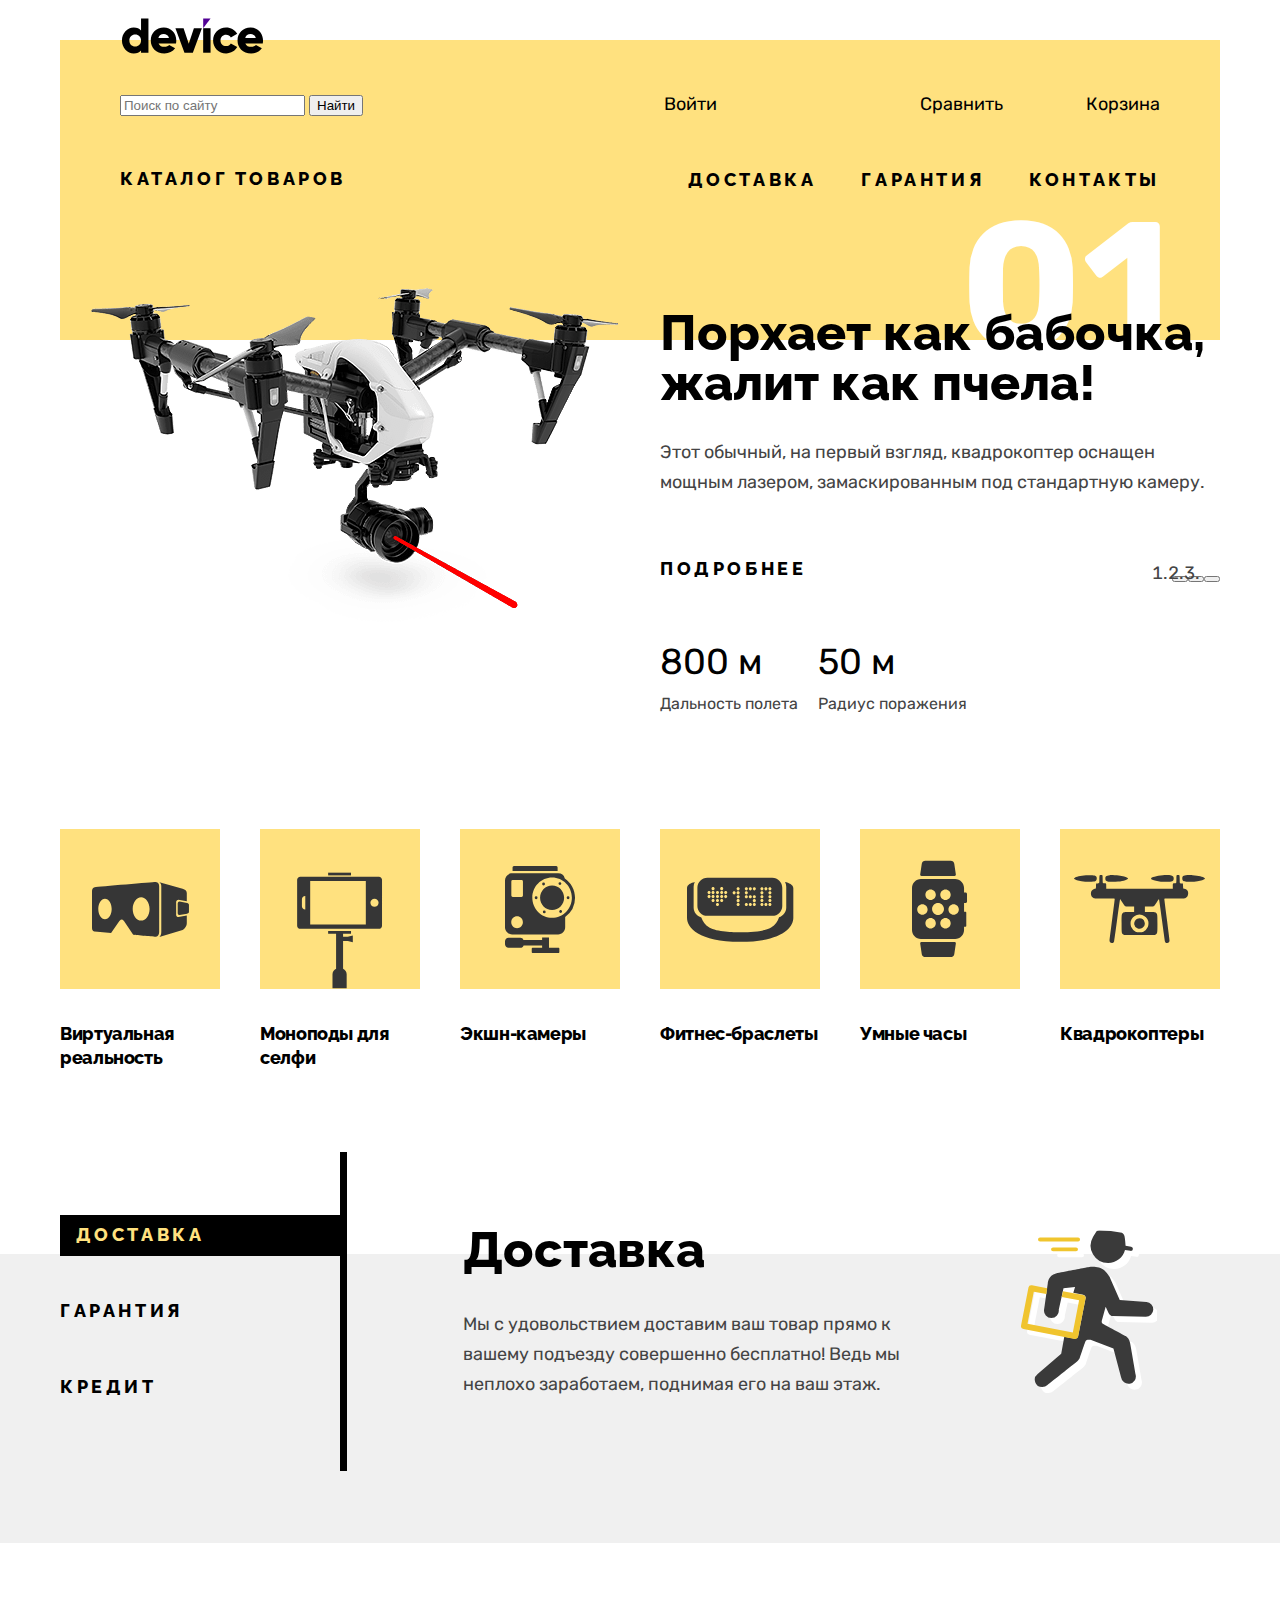
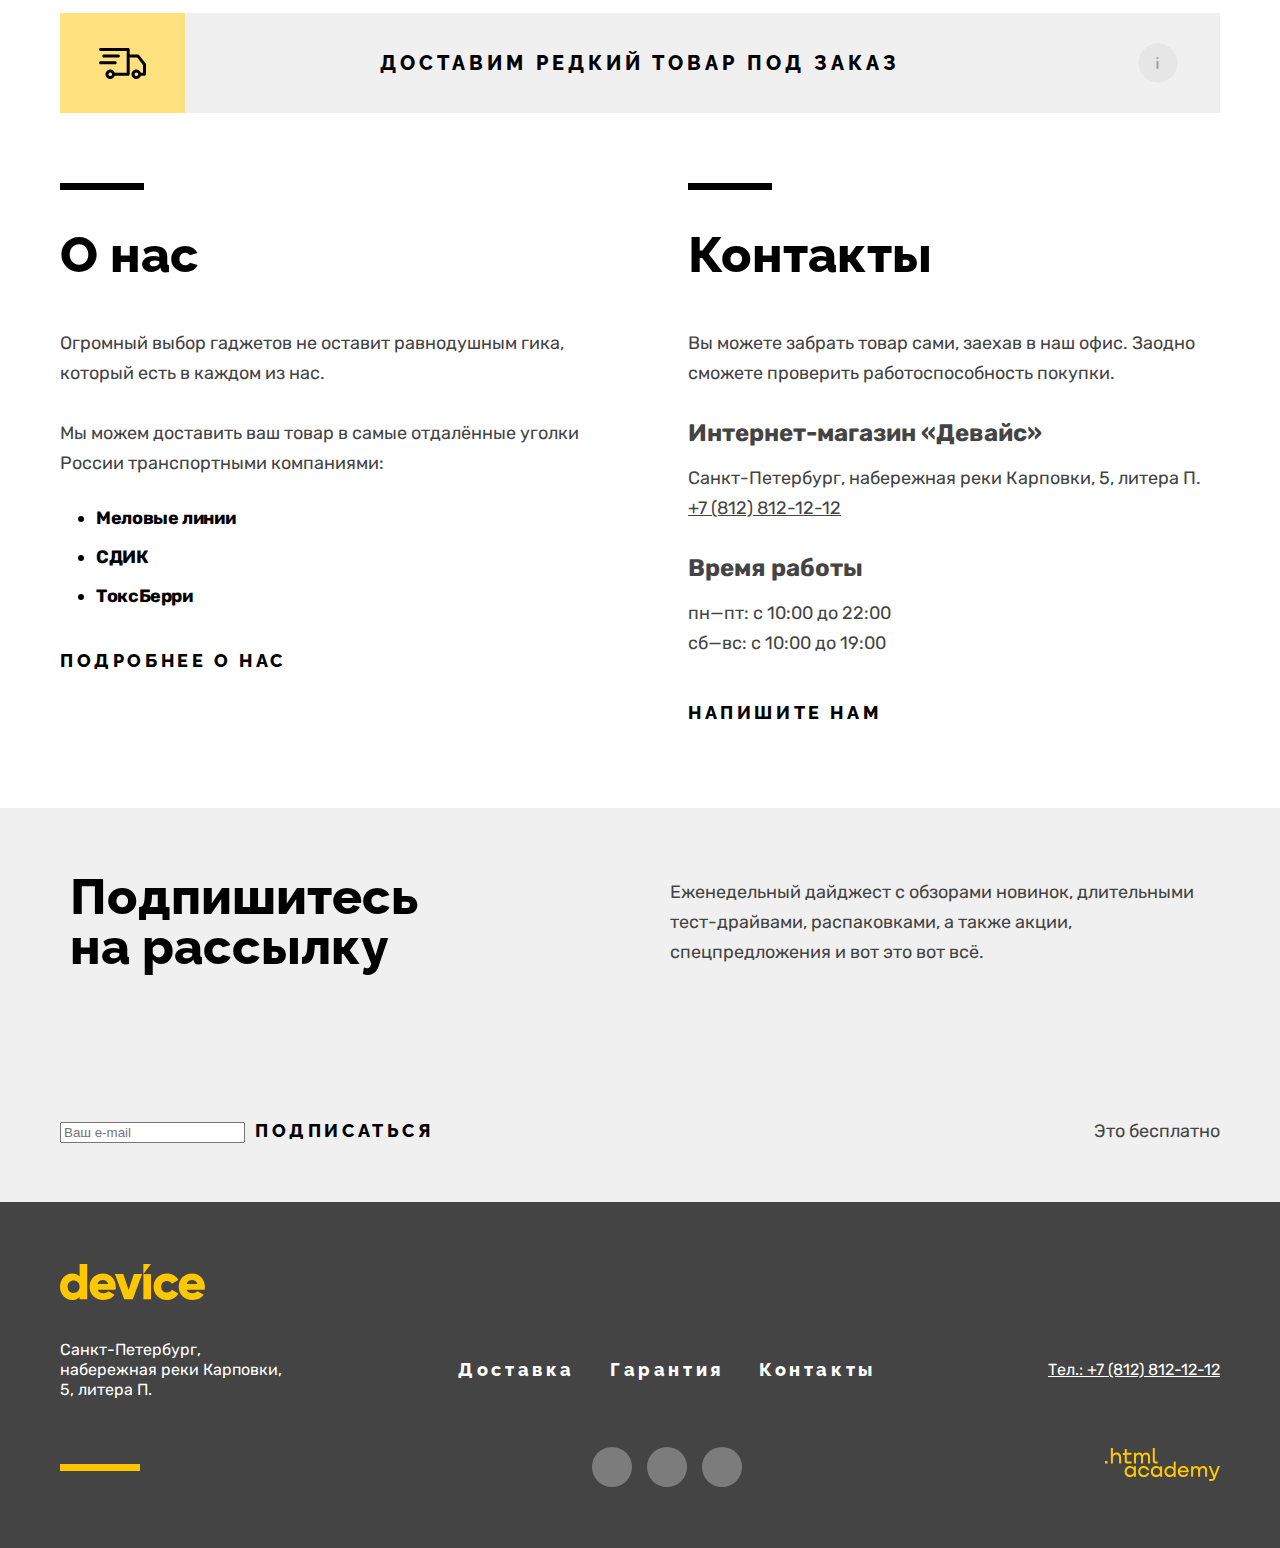
==== commit 5a60c0d7: "Добавляет микросетки на флексах Главной страницы" ====
--- a/index.html
+++ b/index.html
@@ -14,7 +14,9 @@
         <!-- Главная навигация -->
         <nav class="navigation">
           <!-- Лого -->
-          <img class="header-logo" src="images/logos/logo-black.svg" width="145" height="36" alt="Логотип интернет-магазина 'Device'.">
+<!--          <div class="header-logo-wrapper">-->
+            <img class="header-logo" src="images/logos/logo-black.svg" width="145" height="36" alt="Логотип интернет-магазина 'Device'.">
+<!--          </div>-->
 
           <ul class="navigation-list navigation-user">
             <li class="navigation-item">
@@ -31,13 +33,21 @@
               </form>
             </li>
             <li class="navigation-item">
-              <a class="navigation-link" href="#">Войти</a>
-            </li>
-            <li class="navigation-item">
-              <a class="navigation-link" href="#">Сравнить</a>
-            </li>
-            <li class="navigation-item">
-              <a class="navigation-link" href="#">Корзина</a>
+              <ul class="navigation-list navigation-login">
+                <li class="navigation-item">
+                  <a class="navigation-link" href="#">Войти</a>
+                </li>
+              </ul>
+            </li>
+            <li class="navigation-item">
+              <ul class="navigation-list navigation-user-products">
+                <li class="navigation-item">
+                  <a class="navigation-link" href="#">Сравнить</a>
+                </li>
+                <li class="navigation-item">
+                  <a class="navigation-link" href="#">Корзина</a>
+                </li>
+              </ul>
             </li>
           </ul>
           <ul class="navigation-list navigation-site">
@@ -65,7 +75,7 @@
 
       <!-- Слайдер -->
       <section class="promo">
-        <h2 class="visually-hidden" hidden>Промо-товары</h2>
+        <h2 class="visually-hidden">Промо-товары</h2>
         <div class="promo-photo-wrapper">
           <img class="slider-image" src="images/promo/slider-1.png" width="560" height="560" alt="Квадрокоптер с лазером.">
           <button class="slider-button slider-prev" type="button">
@@ -106,17 +116,21 @@
             </ol>
           </div>
           <dl class="promo-stats">
-            <dt class="promo-stats-number">800 м</dt>
-            <dd class="promo-stats-description">Дальность полета</dd>
-            <dt class="promo-stats-number">50 м</dt>
-            <dd class="promo-stats-description">Радиус поражения</dd>
+            <div class="promo-stats-wrapper">
+              <dt class="promo-stats-number">800 м</dt>
+              <dd class="promo-stats-description">Дальность полета</dd>
+            </div>
+            <div class="promo-stats-wrapper">
+              <dt class="promo-stats-number">50 м</dt>
+              <dd class="promo-stats-description">Радиус поражения</dd>
+            </div>
           </dl>
         </div>
       </section>
 
       <!-- Категории товаров -->
       <section class="product-categories">
-        <h2 class="visually-hidden" hidden>Ссылки на категории товаров в каталоге</h2>
+        <h2 class="visually-hidden">Ссылки на категории товаров в каталоге</h2>
         <ul class="product-categories-list">
           <li class="product-categories-item">
             <a class="product-categories-link" href="catalog.html">
@@ -166,17 +180,17 @@
           <ul class="services-list">
             <li class="services-item">
               <button class="button button-services button-services-current" type="button">
-                Доставка
+                <span>Доставка</span>
               </button>
             </li>
             <li class="services-item">
               <button class="button button-services" type="button">
-                Гарантия
+                <span>Гарантия</span>
               </button>
             </li>
             <li class="services-item">
               <button class="button button-services" type="button">
-                Кредит
+                <span>Кредит</span>
               </button>
             </li>
           </ul>
@@ -219,9 +233,13 @@
 
       <!-- Спецпредложения -->
       <section class="special-offers">
+        <div class="special-offers-wrapper">
           <div class="special-offers-icon special-offers-icon-delivery"></div>
-          <p class="special-offers-title">Доставим редкий товар под заказ</p>
+          <p class="special-offers-title">
+            Доставим редкий товар под заказ
+          </p>
           <div class="special-offers-icon special-offers-info"></div>
+        </div>
       </section>
 
       <div class="general-info-wrapper">
@@ -348,7 +366,9 @@
         </div>
 
         <div class="page-footer-wrapper-row">
-          <div class="footer-decoration-line"></div>
+          <div class="footer-decoration-line-wrapper">
+            <div class="footer-decoration-line"></div>
+          </div>
 
           <!-- Социальные сети -->
           <section class="footer-social">
--- a/styles/styles.css
+++ b/styles/styles.css
@@ -46,6 +46,18 @@
   background-color: #ffffff;
   color: #444444;
 }
+
+.visually-hidden {
+  position: absolute;
+  width: 1px;
+  height: 1px;
+  margin: -1px;
+  padding: 0;
+  border: 0;
+  clip: rect(0 0 0 0);
+  overflow: hidden;
+}
+
 .button {
   font-family: Raleway, sans-serif;
   font-size: 18px;
@@ -66,14 +78,15 @@
 /* Header */
 .page-header {
   width: 1160px;
-  margin: 0 auto;
+  height: 300px;
+  margin: 40px auto 0;
   color: #000000;
   background-color: #ffe17f;
 }
 
 .header-wrapper {
   width: 1040px;
-  margin: 0 auto;
+  margin: -22px auto 0;
 }
 
 .navigation {
@@ -82,17 +95,48 @@
   justify-content: space-between;
 }
 
+.header-logo {
+  margin-bottom: 30px;
+}
+
 .navigation-logo {
   text-decoration: none;
   color: #000000;
 }
 
 .navigation-list {
-  margin: 0;
-  padding: 0;
+  display: flex;
+  margin: 0;
+  padding: 0;
+  list-style-type: none;
+}
+
+.navigation-user {
+  justify-content: space-between;
+  align-items: center;
+  height: 40px;
+  margin-bottom: 30px;
+}
+
+.search-form {
+  width: 517px;
+
+}
+
+.navigation-login {
+  justify-content: space-between;
+  flex-wrap: wrap;
+  width: 230px;
+}
+
+.navigation-user-products {
+  justify-content: space-between;
+  flex-wrap: wrap;
+  width: 240px;
 }
 
 .navigation-link {
+  display: block;
   text-align: center;
   text-decoration: none;
   color: #000000;
@@ -102,6 +146,11 @@
   opacity: 0.3;
 }
 
+.navigation-site {
+  height: 50px;
+  align-items: center;
+}
+
 .navigation-site .navigation-link {
   font-family: Raleway, sans-serif;
   line-height: 21px;
@@ -110,6 +159,20 @@
   text-transform: uppercase;
 }
 
+.navigation-site .navigation-item:not(:last-child) {
+  margin-right: 45px;
+}
+
+.navigation-site .navigation-item:first-child {
+  margin-right: auto;
+}
+
+.navigation-catalog {
+  width: 293px;
+  padding: 0;
+  text-align: left;
+}
+
 /* Main index */
 
 .main-container {
@@ -120,18 +183,40 @@
 .promo {
   display: flex;
   width: 1160px;
-  margin: 0 auto;
-}
-
+  margin: 0 auto 70px;
+}
+
+.promo-photo-wrapper {
+  margin-top: -150px;
+  margin-right: 40px;
+}
+
+/* Временное решение для корректности построения микросетки помо секции*/
+.slider-button {
+  display: none;
+}
+
+.promo-info-wrapper {
+  /*margin-top: -57px;*/
+}
 .promo-number {
-  margin: 0;
+  display: block;
+  width: 250px;
+  height: 135px;
+  margin: -121px 49px 0 auto;
+  padding: 0;
+  text-align: right;
   font-family: Rubik, sans-serif;
   font-size: 180px;
+  line-height: 135px;
   font-weight: 700;
   color: #ffffff;
 }
 
+
 .promo-slogan {
+  margin: -46px 0 29px;
+  padding: 0;
   font-family: Raleway, sans-serif;
   font-size: 50px;
   line-height: 50px;
@@ -139,12 +224,43 @@
   color: #000000;
 }
 
+.promo-description {
+  margin: 0;
+}
+
+.promo-buttons {
+  display: flex;
+  justify-content: space-between;
+  margin-top: 61px;
+  margin-bottom: 59px;
+}
+
+.slider-pagination {
+  display: flex;
+  margin: 0;
+  padding: 0;
+}
+
+.promo-stats {
+  display: flex;
+  flex-wrap: wrap;
+  margin: 0;
+  margin-bottom: 38px;
+  padding: 0;
+}
+
+.promo-stats-wrapper:not(:last-child) {
+  margin-right: 20px;
+}
+
 .promo-stats-number {
+  margin-bottom: 12px;
   font-size: 36px;
   color: #000000;
 }
 
 .promo-stats-description {
+  margin: 0;
   font-size: 16px;
 }
 
@@ -152,37 +268,47 @@
 
 .product-categories {
   display: flex;
+  flex-wrap: wrap;
   width: 1160px;
-  margin: 0 auto;
-}
-
+  margin: 0 auto 172px;
+}
 .product-categories-list {
   display: flex;
+  flex-wrap: wrap;
   width: 100%;
-  justify-content: space-between;
-  margin: 0;
-  padding: 0;
-}
+  margin: 0;
+  padding: 0;
+  list-style-type: none;
+}
+
 
 .product-categories-item {
   width: 160px;
 }
 
+.product-categories-item:not(:nth-child(6n)) {
+  margin-right: 40px;
+}
+
 .product-categories-link {
   text-decoration: none;
   color: #000000;
 }
 
 .product-categories-title {
+  min-height: 60px;
+  margin: 0;
   font-family: Raleway, sans-serif;
   font-size: 18px;
   line-height: 24px;
   font-weight: 800;
+  letter-spacing: -0.02em;
 }
 
 .product-categories-wrapper {
   width: 160px;
   height: 160px;
+  margin-bottom: 33px;
   background-color: #ffe17f;
   background-position: center;
   background-repeat: no-repeat;
@@ -222,21 +348,32 @@
 /* Услуги */
 
 .services {
+  display:flex;
+  width: 100%;
+  height: 289px;
+  margin-bottom: 70px;
   background-color: #f0f0f0;
-  background-size: 100% auto;
 }
 
 .services-wrapper {
   display: flex;
   width: 1160px;
+  height: 319px;
   margin: 0 auto;
+  margin-top: -102px;
 }
 
 .services-list {
+  box-sizing: border-box;
+  display: flex;
+  flex-direction: column;
+  justify-content: center;
   width: 287px;
   margin: 0;
   margin-right: 116px;
   padding: 0;
+  list-style-type: none;
+  border-right: 7px solid #000000;
 }
 
 .services-info {
@@ -244,6 +381,7 @@
 }
 .services-info-current {
   display: flex;
+  align-items: center;
 }
 
 .services-text {
@@ -253,6 +391,7 @@
 
 .services-title {
   margin: 0;
+  margin-bottom: 34px;
   font-family: Raleway, sans-serif;
   font-size: 50px;
   line-height: 50px;
@@ -260,10 +399,31 @@
   color: #000000;
 }
 
+.services-description {
+  margin: 0;
+}
+
+.services-item:not(:last-child) {
+  margin-bottom: 35px;
+}
+
+.button-services {
+  padding: 9px 0 11px;
+
+}
+
 .button-services-current {
+  width: 100%;
   background-color: #000000;
   color: #ffe17f;
 }
+
+.button-services-current span {
+  display: block;
+  width: 160px;
+  text-align: center;
+}
+
 
 .services-icon {
   background-position: center;
@@ -294,9 +454,13 @@
 /* Спецпредложения */
 
 .special-offers {
-  display: flex;
   width: 1160px;
-  margin: 0 auto;
+  margin: 0 auto 70px;
+}
+
+.special-offers-wrapper {
+  display: flex;
+  width: 100%;
   background-color: #f0f0f0;
 }
 
@@ -338,7 +502,7 @@
   display: flex;
   justify-content: space-between;
   width: 1160px;
-  margin: 0 auto;
+  margin: 0 auto 80px;
 }
 
 .about {
@@ -348,11 +512,13 @@
 .general-info-decoration-line {
   width: 84px;
   height: 7px;
+  margin-bottom: 40px;
   background-color: #000000;
 }
 
 .section-title {
   margin: 0;
+  margin-bottom: 48px;
   font-family: Raleway, sans-serif;
   font-size: 50px;
   line-height: 50px;
@@ -360,28 +526,54 @@
   color: #000000;
 }
 
+.general-info-text {
+  margin: 0;
+  margin-bottom: 30px;
+}
+
 .about-list {
+  margin: 0;
+  margin-bottom: 40px;
+  padding-left: 36px;
   line-height: 20px;
   font-weight: 700;
   letter-spacing: -0.02em;
   color: #000000;
 }
 
+.about-item:not(:last-child) {
+  margin-bottom: 19px;
+}
+
 .contacts {
   width: 532px;
 }
 
 .contacts-subtitle {
+  margin: 0;
+  margin-bottom: 15px;
   font-size: 24px;
   font-weight: 700;
 }
 
 .contacts-address {
   font-style: normal;
+  margin-bottom: 30px;
+}
+
+.contacts-address-text {
+  margin: 0;
 }
 
 .contacts-phone {
   color: #444444;
+}
+
+.contacts-schedule-list {
+  margin: 0;
+  margin-bottom: 40px;
+  padding: 0;
+  list-style-type: none;
 }
 
 /* Подписка на рассылку */
@@ -392,25 +584,36 @@
 .subscribe-wrapper {
   width: 1160px;
   margin: 0 auto;
+  padding-top: 64px;
+  padding-bottom: 56px;
 }
 
 .subscribe-wrapper-row {
   display: flex;
+  align-items: center;
+}
+
+.subscribe-wrapper-row:not(:last-child) {
+  margin-bottom: 144px;
 }
 
 .subscribe-title {
   width: 348px;
-  margin-right: 252px;
-  margin-left: 10px;
+  margin: 0 252px 0 10px;
 }
 
 .subscribe-text {
+  margin: 0;
   width: 560px;
 }
 
 .subscribe-form {
   width: 811px;
   margin-right: auto;
+}
+
+.subscribe-remark {
+  margin: 0;
 }
 
 /* Подвал */
@@ -424,11 +627,22 @@
 .page-footer-wrapper {
   width: 1160px;
   margin: 0 auto;
+  padding-top: 62px;
+  padding-bottom: 61px;
+}
+
+.footer-logo {
+  margin-bottom: 35px;
 }
 
 .page-footer-wrapper-row {
   display: flex;
   justify-content: space-between;
+  align-items: center;
+}
+
+.page-footer-wrapper-row:not(:last-child) {
+  margin-bottom: 47px;
 }
 
 .page-footer a {
@@ -441,12 +655,29 @@
 
 .footer-address {
   font-style: normal;
+}
+
+.footer-address-text {
+  margin: 0;
 }
 /* Ширину сделал больше с расчетом возможности добавления страниц*/
 .footer-navigation {
   width: 610px;
 }
 
+.footer-navigation-list {
+  display: flex;
+  justify-content: center;
+  flex-wrap: wrap;
+  margin: 0;
+  padding: 0;
+  list-style-type: none;
+}
+
+.footer-navigation-item:not(:last-child) {
+  margin-right: 35px;
+}
+
 .footer-navigation-link {
   font-family: Raleway, sans-serif;
   font-size: 18px;
@@ -457,7 +688,13 @@
 }
 
 .footer-contacts-phone {
-  width: 175px;
+  width: 180px;
+  text-align: right;
+}
+
+.footer-decoration-line-wrapper {
+  width: 234px;
+  height: auto;
 }
 
 .footer-decoration-line {
@@ -467,11 +704,34 @@
 }
 /* Ширину сделал больше с расчетом возможности добавления иконок новых социальных сетей*/
 .footer-social {
-  width: 315px;
+  width: 610px;
+}
+
+.footer-social-list {
+  display: flex;
+  justify-content: center;
+  flex-wrap: wrap;
+  margin: 0;
+  padding: 0;
+  list-style-type: none;
+}
+
+.footer-social-item:not(:last-child) {
+  margin-right: 15px;
+}
+
+.button-social {
+  display: block;
+  width: 40px;
+  height: 40px;
+  background-color: #ffffff;
+  border-radius: 50%;
+  opacity: 0.3;
 }
 
 .footer-copyright {
-  width: 115px;
+  width: 180px;
+  text-align: right;
 }
 
 /* Main catalog */
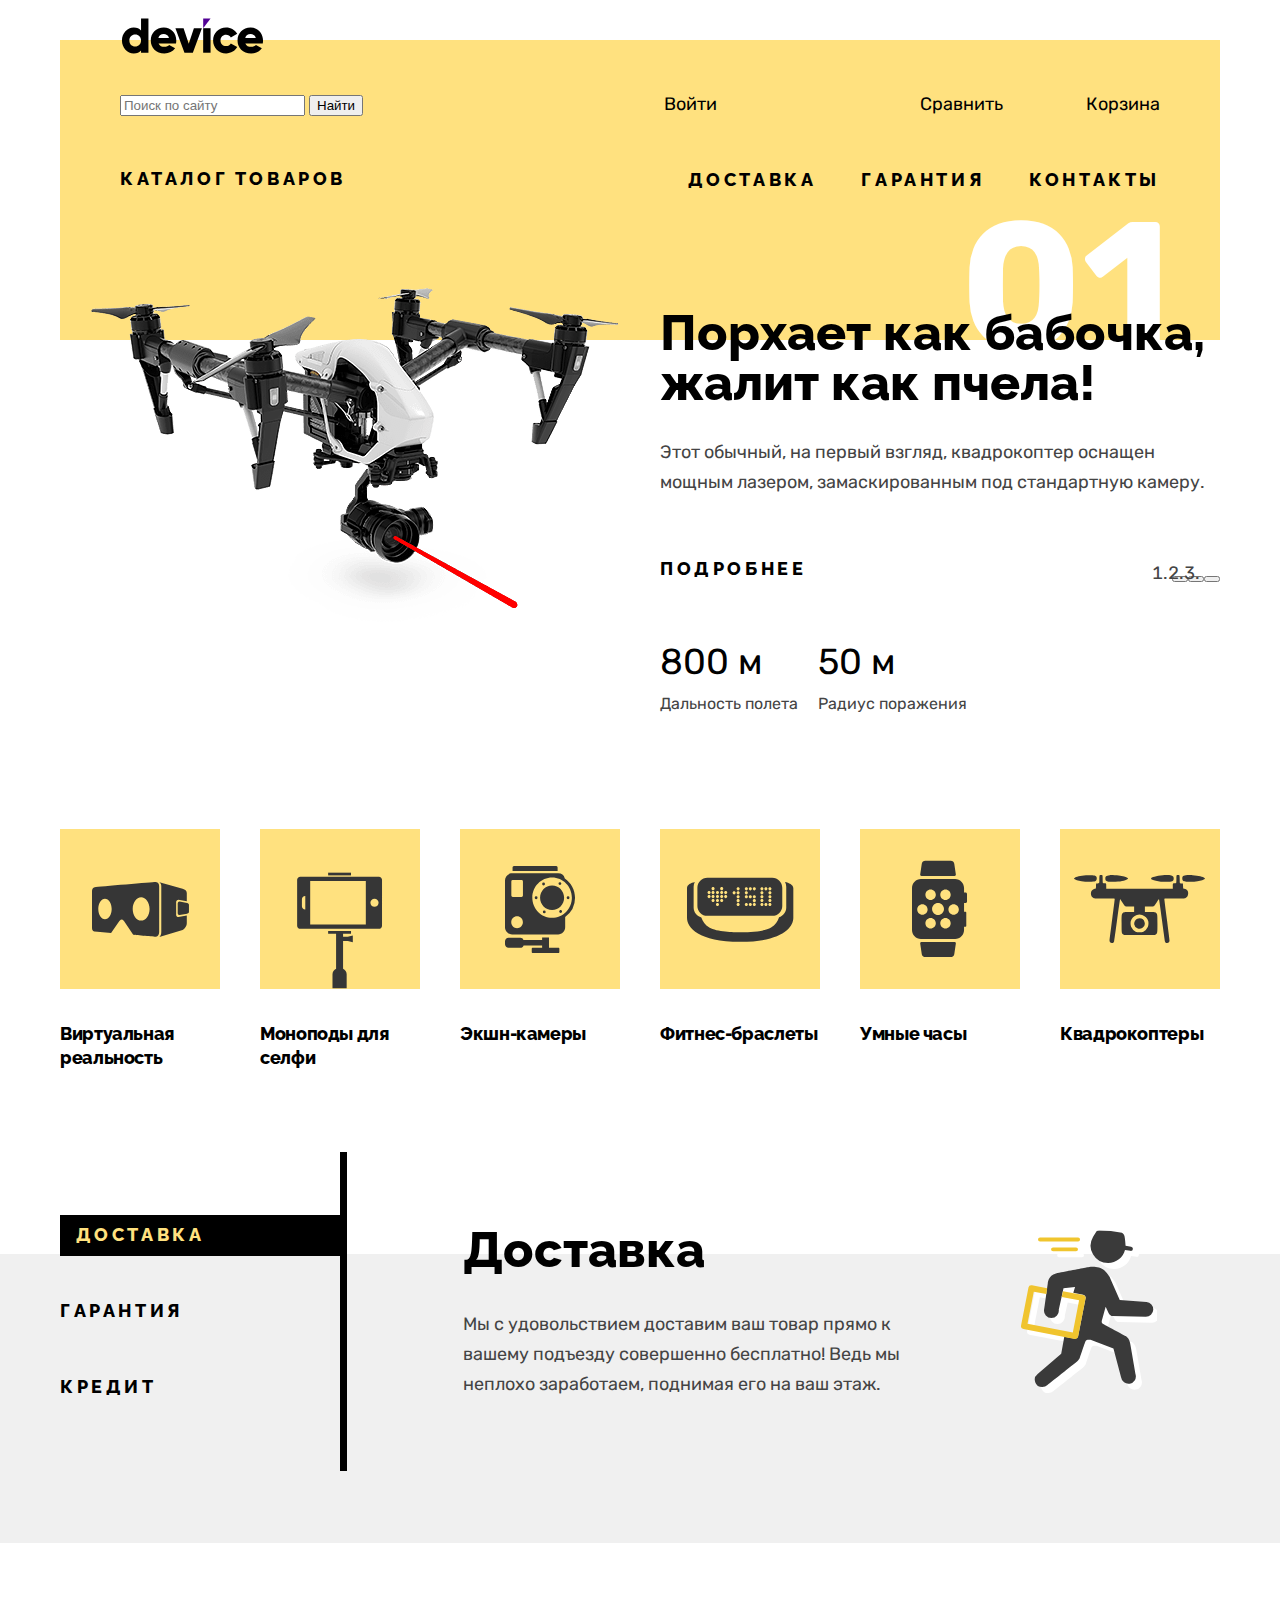
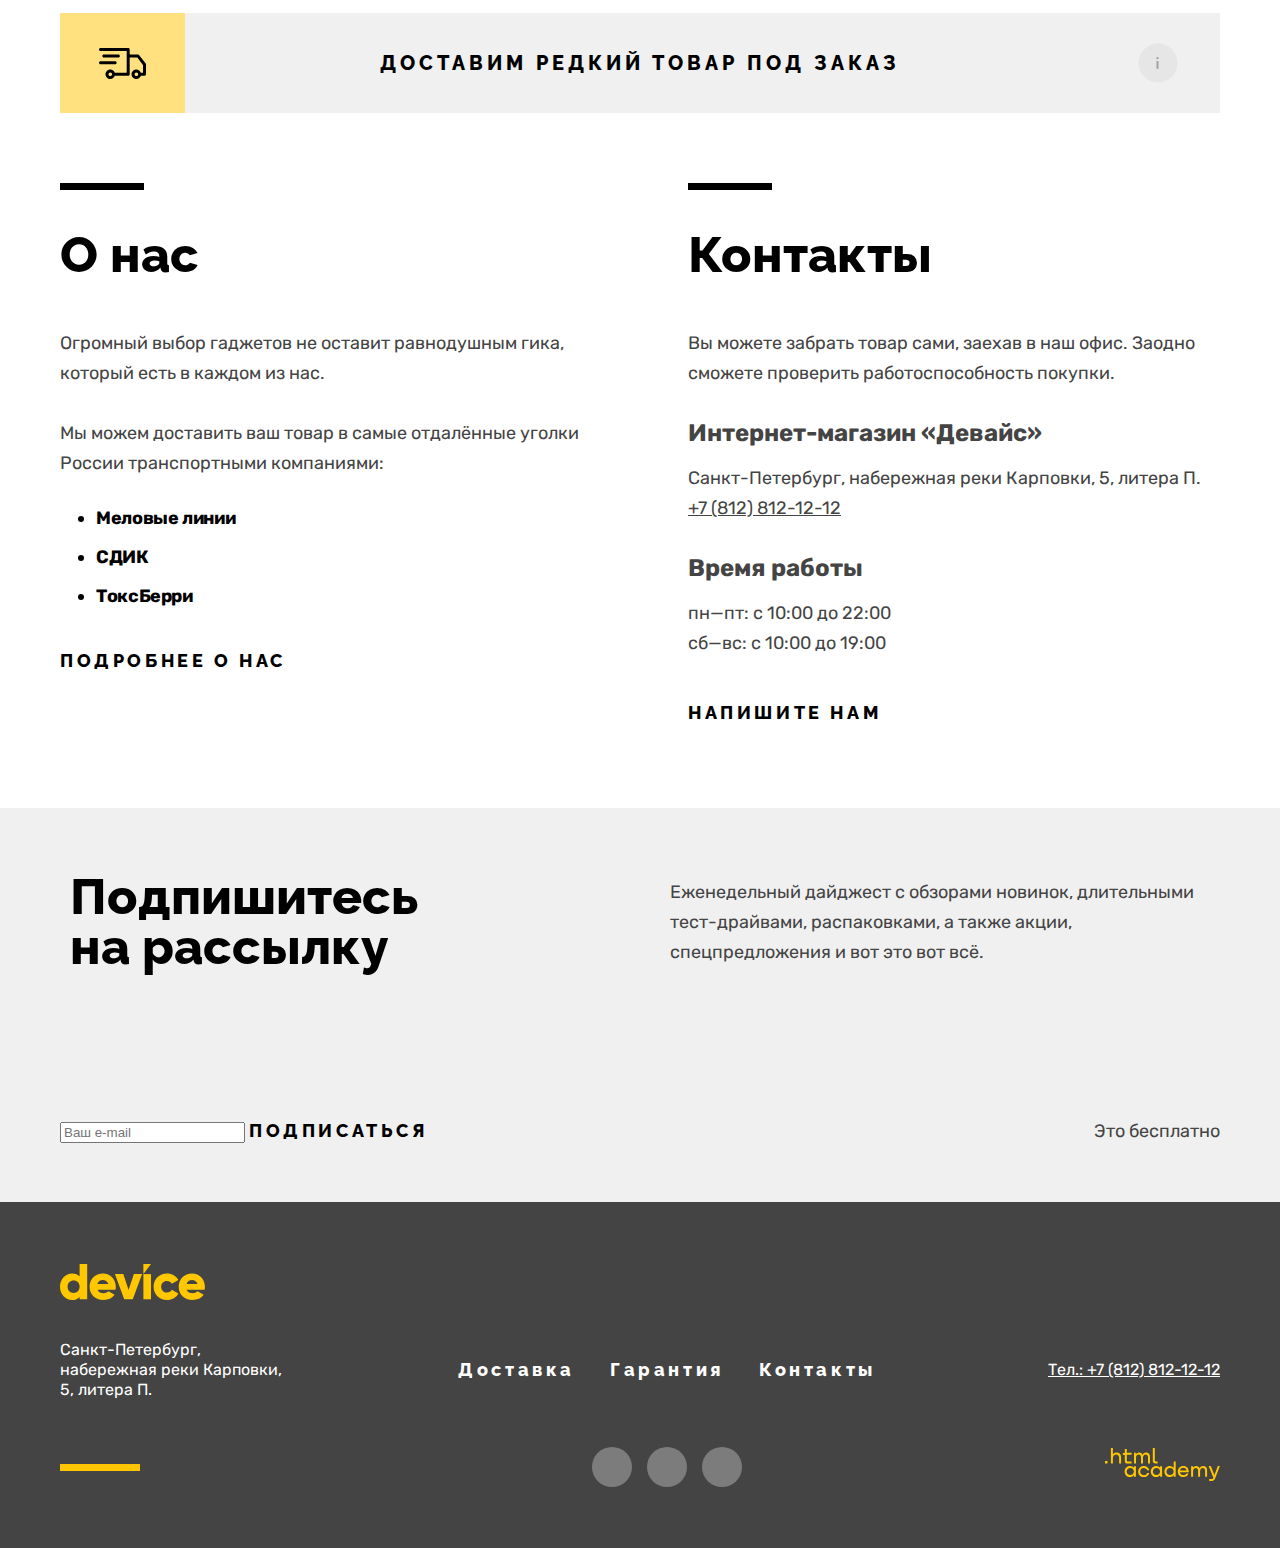
==== commit 5f37d265: "Merge pull request #7 from kudya/master" ====
--- a/index.html
+++ b/index.html
@@ -14,9 +14,9 @@
         <!-- Главная навигация -->
         <nav class="navigation">
           <!-- Лого -->
-<!--          <div class="header-logo-wrapper">-->
+          <div class="header-logo-wrapper">
             <img class="header-logo" src="images/logos/logo-black.svg" width="145" height="36" alt="Логотип интернет-магазина 'Device'.">
-<!--          </div>-->
+          </div>
 
           <ul class="navigation-list navigation-user">
             <li class="navigation-item">
--- a/styles/styles.css
+++ b/styles/styles.css
@@ -59,6 +59,7 @@
 }
 
 .button {
+  padding: 0;
   font-family: Raleway, sans-serif;
   font-size: 18px;
   line-height: 21px;
@@ -78,10 +79,14 @@
 /* Header */
 .page-header {
   width: 1160px;
-  height: 300px;
+  min-height: 300px;
   margin: 40px auto 0;
   color: #000000;
   background-color: #ffe17f;
+}
+
+.page-header-inner {
+  min-height: 186px;
 }
 
 .header-wrapper {
@@ -95,11 +100,13 @@
   justify-content: space-between;
 }
 
-.header-logo {
+.header-logo-wrapper {
+  display: flex;
   margin-bottom: 30px;
 }
 
 .navigation-logo {
+  display: flex;
   text-decoration: none;
   color: #000000;
 }
@@ -736,17 +743,25 @@
 
 /* Main catalog */
 .main-inner {
+  display: flex;
+  flex-direction: column;
+  padding-top: 35px;
   font-size: 16px;
   line-height: 19px;
   color: #000000;
 }
 
+.inner-header {
+  margin-bottom: 16px;
+}
+
 .inner-header-wrapper {
   width: 1040px;
-  margin: 0 auto;
+  margin: 0 auto 35px;
 }
 
 .inner-header-title {
+  margin: 0;
   font-family: Raleway, sans-serif;
   font-size: 50px;
   line-height: 50px;
@@ -755,11 +770,14 @@
 }
 
 .breadcrumbs {
-  margin: 0;
-  padding: 0;
+  display: flex;
+  margin: 0;
+  padding: 0;
+  list-style-type: none;
 }
 
 .breadcrumbs-link {
+  margin-right: 36px;
   text-decoration: none;
   color: inherit;
 }
@@ -767,6 +785,7 @@
 /* Список товаров с фильтрами */
 
 .catalog-products {
+  flex-grow: 1;
   background-color: #f0f0f0;
 }
 
@@ -788,15 +807,35 @@
 
 .sort-wrapper {
   display: flex;
+  align-items: center;
   width: 760px;
   margin: 0 auto;
+  padding: 20px 0;
 }
 
 .catalog-subtitle {
+  margin: 0;
   font-family: Raleway, sans-serif;
   font-weight: 800;
   letter-spacing: 0.2em;
   text-transform: uppercase;
+}
+
+.catalog-subtitle-filter {
+  padding: 25px 0;
+  margin-bottom: 35px;
+}
+
+
+.button-sort {
+  width: 31px;
+  height: 30px;
+  /* Временный цвет фона кнопок - для корректной микросетки */
+  background-color: darkgray;
+}
+
+.select-control {
+  margin-right: auto;
 }
 
 .catalog-filter-title {
@@ -804,7 +843,6 @@
   line-height: 20px;
   font-weight: 700;
   letter-spacing: -0.02em;
-
 }
 
 .products-wrapper {
@@ -815,16 +853,35 @@
 }
 
 .product-list {
-  margin: 0;
-  padding: 0;
+  display: grid;
+  grid-template-columns: repeat(2, 360px);
+  gap: 44px 40px;
+  margin: 0;
+  margin-bottom: 44px;
+  padding: 0;
+  list-style-type: none;
 }
 
 .product-card-link {
+  display: grid;
+  grid-template-columns: 226px auto;
+  grid-template-rows: 380px auto;
+  grid-template-areas:
+    "product-image product-image"
+    "product-title product-price";
+  row-gap: 32px;
   text-decoration: none;
   color: #444444;
 }
 
+.product-card-image {
+  grid-area: product-image;
+  object-fit: contain;
+}
+
 .product-card-title {
+  grid-area: product-title;
+  margin: 0;
   font-size: 18px;
   line-height: 20px;
   font-weight: 700;
@@ -832,21 +889,50 @@
 }
 
 .product-card-price {
+  grid-area: product-price;
+  justify-self: end;
+  align-self: start;
   font-size: 18px;
   line-height: 21px;
   font-weight: 400;
 }
 
 .button-more {
+  display: block;
+  box-sizing: border-box;
+  width: 100%;
+  height: 55px;
+  margin-bottom: 44px;
   font-size: 16px;
   line-height: 19px;
+  border: 3px solid #E5E5E5;
 }
 
 .pagination-wrapper {
+  display: flex;
+  justify-content: space-between;
+  align-items: center;
   background-color: #ebebeb;
 }
 
+.button-pagination {
+  padding: 25px;
+}
+
+.pagination {
+  display: flex;
+  margin: 0;
+  padding: 0;
+  list-style-type: none;
+}
+
 .pagination-link {
+  display: block;
+  box-sizing: border-box;
+  width: 40px;
+  height: 40px;
+  padding: 10px 0;
+  vertical-align: center;
   line-height: 20px;
   text-align: center;
   text-decoration: none;
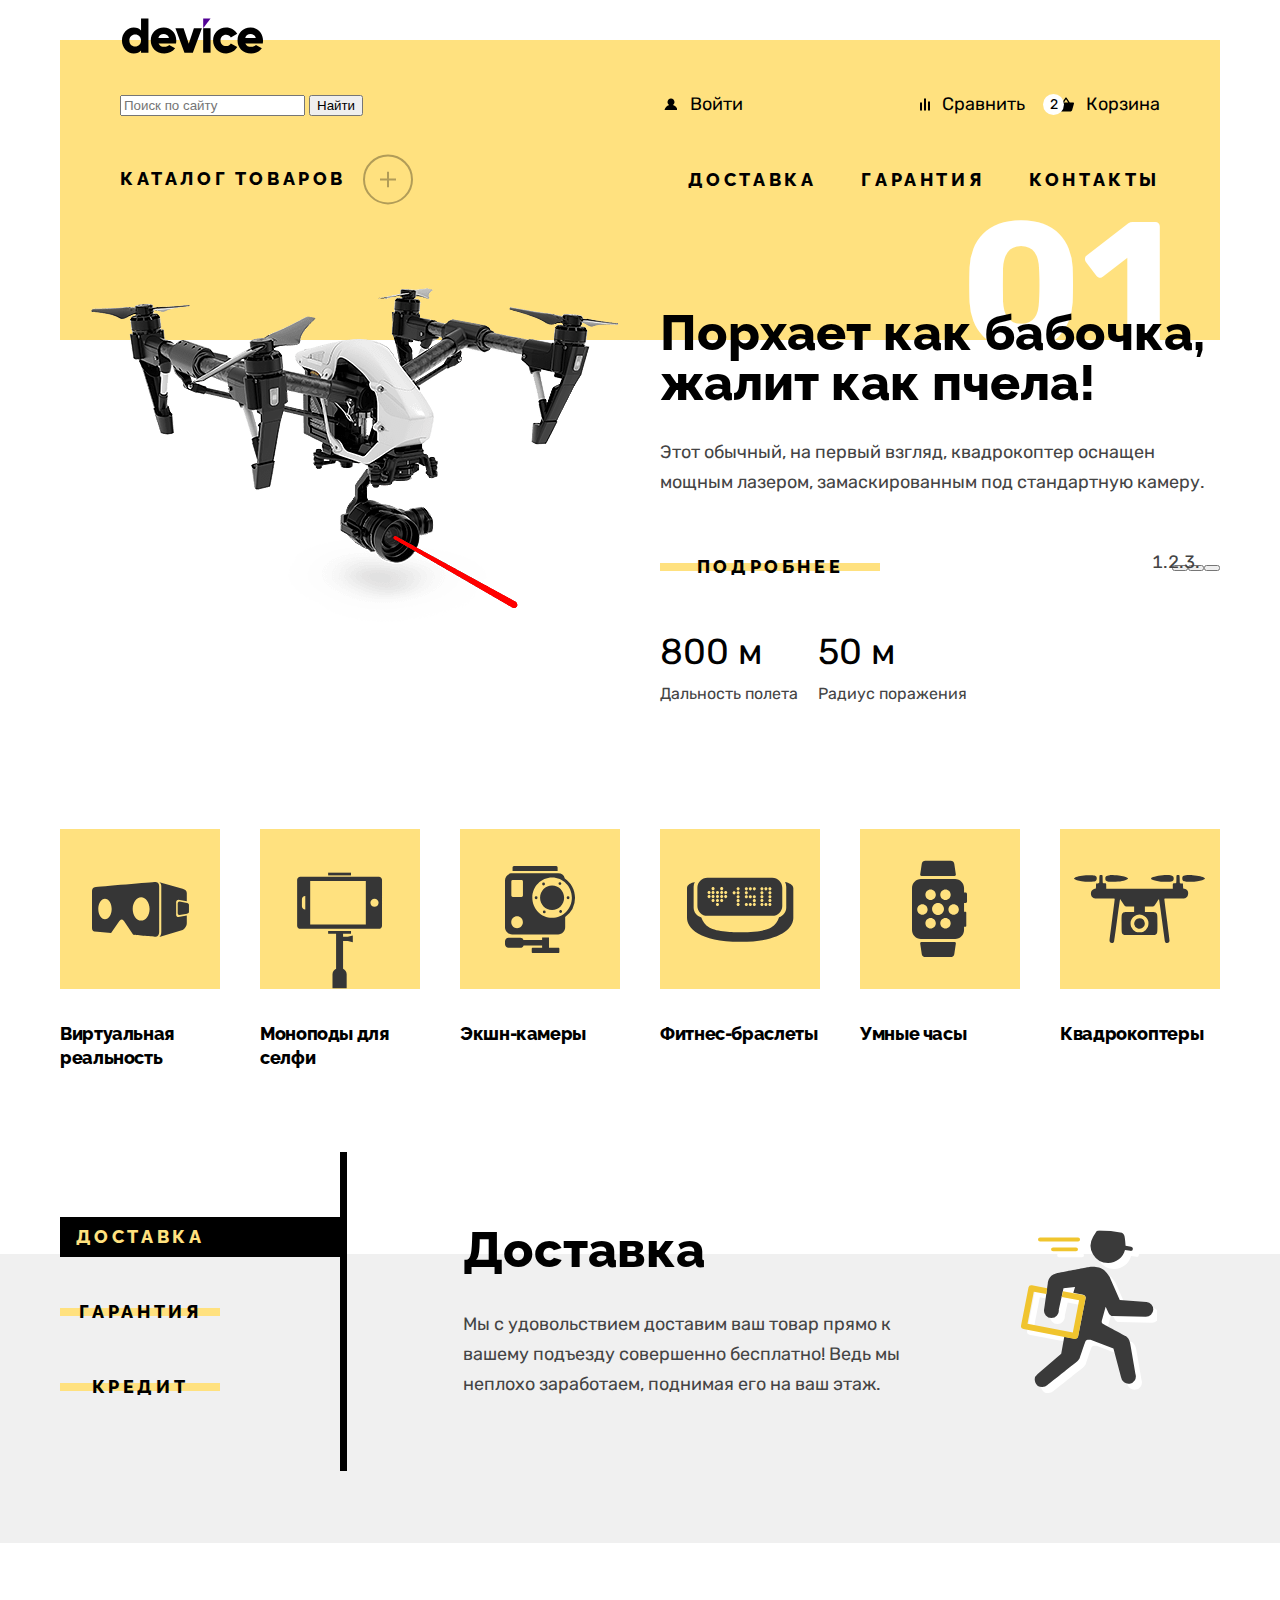
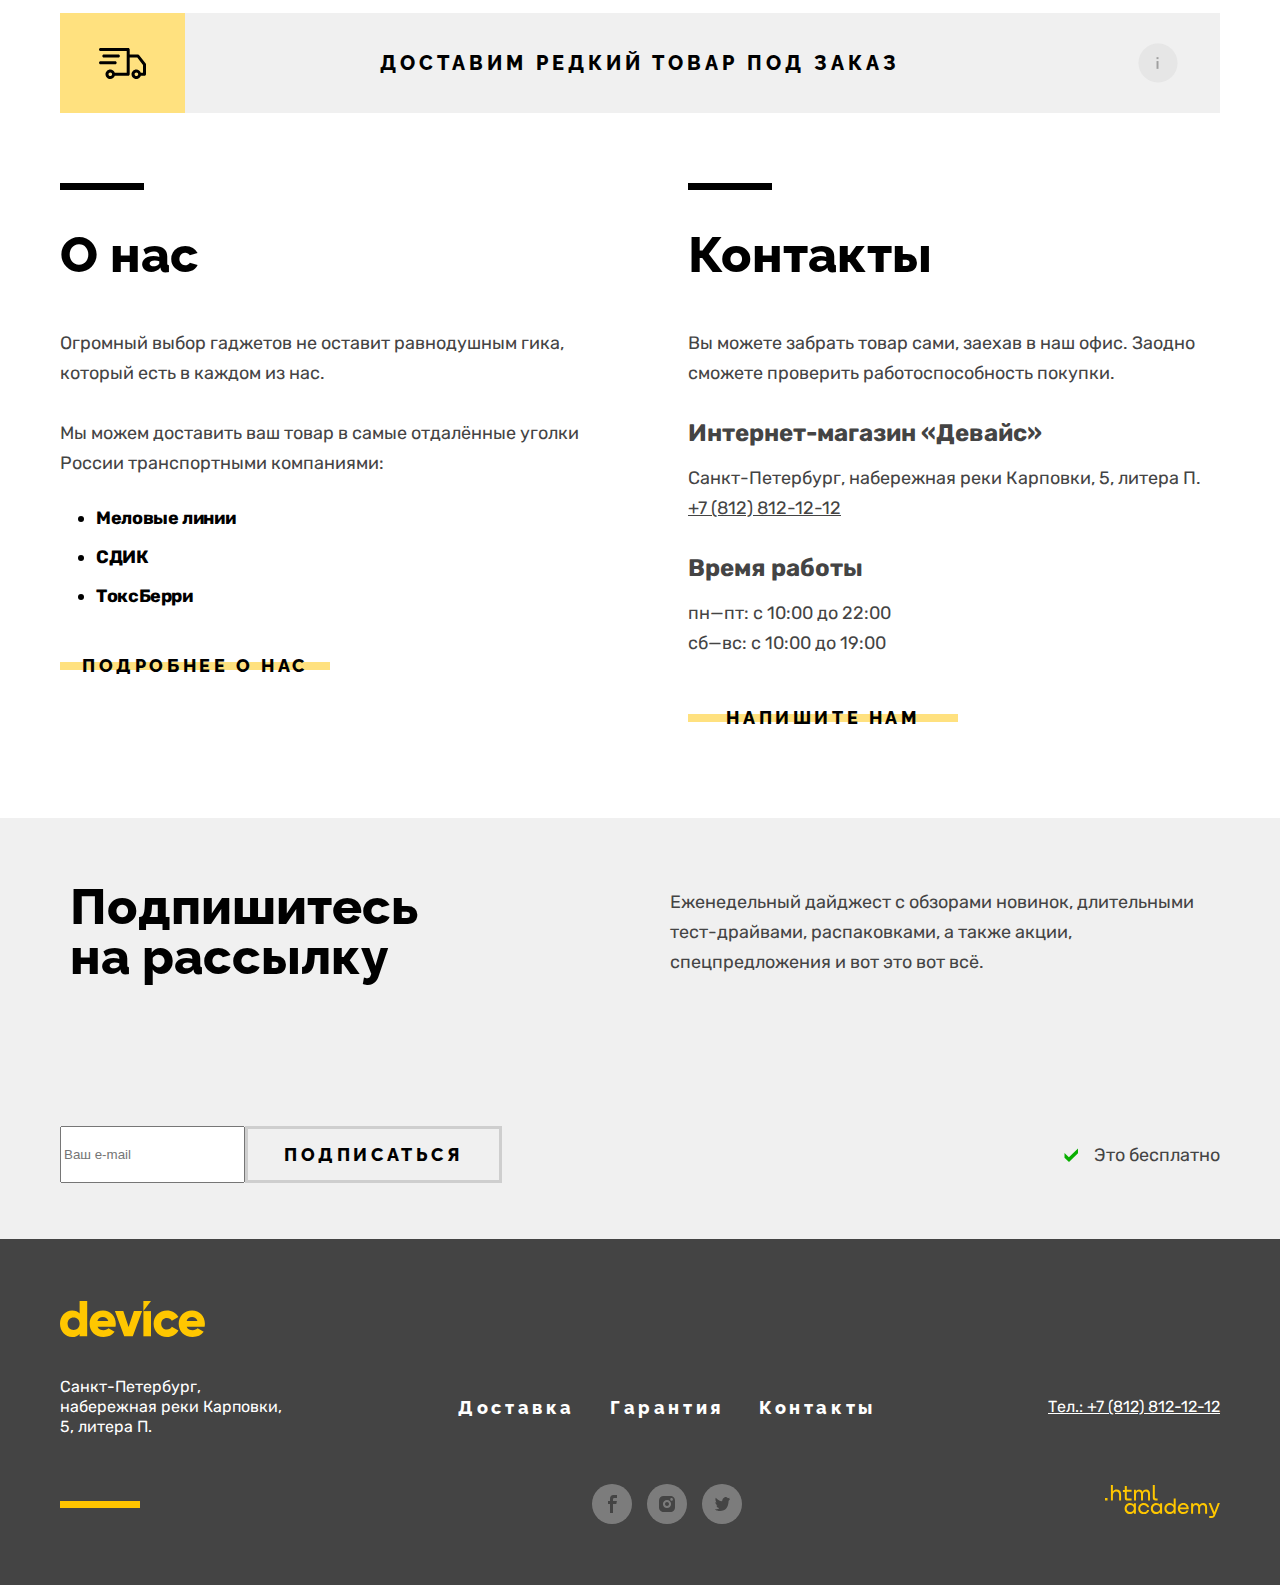
==== commit 3e006ad3: "Merge pull request #9 from kudya/master" ====
--- a/index.html
+++ b/index.html
@@ -35,24 +35,52 @@
             <li class="navigation-item">
               <ul class="navigation-list navigation-login">
                 <li class="navigation-item">
-                  <a class="navigation-link" href="#">Войти</a>
+                  <a class="navigation-link navigation-link-login" href="#">
+                    <svg class="navigation-icon" width="13" height="12" viewBox="0 0 13 12" fill="none" xmlns="http://www.w3.org/2000/svg">
+                      <path d="M.5 12.389h13c-.2-2.6-2.1-4.8-4.7-5.5 1-.6 1.7-1.7 1.7-3 0-1.9-1.6-3.5-3.5-3.5s-3.5 1.6-3.5 3.5c0 1.3.7 2.4 1.7 3-2.6.7-4.5 2.9-4.7 5.5Z" fill="#000"/>
+                    </svg>
+                    Войти
+                  </a>
                 </li>
               </ul>
             </li>
             <li class="navigation-item">
               <ul class="navigation-list navigation-user-products">
                 <li class="navigation-item">
-                  <a class="navigation-link" href="#">Сравнить</a>
+                  <a class="navigation-link navigation-link-compare" href="#">
+                    <svg class="navigation-icon" width="10" height="13" viewBox="0 0 10 13" fill="none" xmlns="http://www.w3.org/2000/svg">
+                      <path d="M6 .389H4v12h2v-12ZM2 4.389H0v8h2v-8ZM10 3.389H8v9h2v-9Z" fill="#000"/>
+                    </svg>
+                    Сравнить
+                  </a>
                 </li>
                 <li class="navigation-item">
-                  <a class="navigation-link" href="#">Корзина</a>
+                  <a class="navigation-link navigation-link-basket" href="#">
+                    <svg class="navigation-icon" width="16" height="15" viewBox="0 0 16 15" fill="none" xmlns="http://www.w3.org/2000/svg">
+                      <path d="m15.3 5.389-3.5.2-3.2-4.9c-.1-.2-.4-.3-.6-.3-.2 0-.5.1-.6.3l-3.2 4.9H.7c-.4 0-.7.3-.7.7v.2l1.9 6.8c.2.7.7 1.1 1.4 1.1h9.4c.7 0 1.2-.4 1.4-1.1l1.9-6.9v-.2c0-.4-.3-.8-.7-.8ZM8 2.289l2.2 3.2H5.9l2.1-3.2Z" fill="#000"/>
+                    </svg>
+                    Корзина
+                  </a>
                 </li>
               </ul>
             </li>
           </ul>
           <ul class="navigation-list navigation-site">
             <li class="navigation-item">
-              <button class="button navigation-catalog navigation-catalog-closed" type="button">Каталог товаров</button>
+              <button class="button navigation-catalog navigation-catalog-closed" type="button">
+                Каталог товаров
+                <svg class="navigation-catalog-toggle" width="50" height="51" viewBox="0 0 50 51" fill="none" xmlns="http://www.w3.org/2000/svg">
+                  <circle cx="25" cy="25.3889" r="24" stroke="black" stroke-width="2"/>
+                  <g clip-path="url(#clip0_17328_681)">
+                    <path d="M33 24.3889H26V17.3889H24V24.3889H17V26.3889H24V33.3889H26V26.3889H33V24.3889Z" fill="black"/>
+                  </g>
+                  <defs>
+                    <clipPath id="clip0_17328_681">
+                      <rect width="16" height="16" fill="white" transform="translate(17 17.3889)"/>
+                    </clipPath>
+                  </defs>
+                </svg>
+              </button>
             </li>
             <li class="navigation-item">
               <a class="navigation-link" href="#">Доставка</a>
@@ -238,7 +266,15 @@
           <p class="special-offers-title">
             Доставим редкий товар под заказ
           </p>
-          <div class="special-offers-icon special-offers-info"></div>
+          <div class="special-offers-icon">
+            <svg class="special-offers-icon-info" width="41" height="40" viewBox="0 0 41 40" fill="none" xmlns="http://www.w3.org/2000/svg">
+              <circle cx="20.5" cy="20" r="20" fill="#DCDCDC" fill-opacity="0.5"/>
+              <g opacity="0.3">
+                <path d="M21 14H19V16H21V14Z" fill="black"/>
+                <path d="M21 18H19V26H21V18Z" fill="black"/>
+              </g>
+            </svg>
+          </div>
         </div>
       </section>
 
@@ -265,7 +301,7 @@
               ТоксБерри
             </li>
           </ul>
-          <a class="button general-info-button" href="#">Подробнее о нас</a>
+          <a class="button button-about-us" href="#">Подробнее о нас</a>
         </section>
 
         <!-- Контакты -->
@@ -292,7 +328,7 @@
               сб—вс: с 10:00 до 19:00
             </li>
           </ul>
-          <a class="button general-info-button" href="#">Напишите нам</a>
+          <a class="button button-contact-us" href="#">Напишите нам</a>
         </section>
       </div>
 
@@ -375,18 +411,28 @@
             <h2 class="visually-hidden">Мы в социальных сетях</h2>
             <ul class="footer-social-list">
               <li class="footer-social-item">
-                <a class="button button-social" href="https://www.facebook.com/htmlacademy">
+                <a class="footer-social-link" href="https://www.facebook.com/htmlacademy">
                   <span class="visually-hidden">Фэйсбук</span>
+                  <svg class="footer-social-icon" width="9" height="18" viewBox="0 0 9 18" fill="none" xmlns="http://www.w3.org/2000/svg">
+                    <path d="M6.5 3H9V0H5.6C2.8 0 2 1.7 2 4.2V6H0V9H2V18H5V9H8.3L8.9 6H5V4.5C5 3.7 5.3 3 6.5 3Z" fill="#444444"/>
+                  </svg>
                 </a>
               </li>
               <li class="footer-social-item">
-                <a class="button button-social" href="https://www.instagram.com/htmlacademy/">
+                <a class="footer-social-link" href="https://www.instagram.com/htmlacademy/">
                   <span class="visually-hidden">Инстаграм</span>
+                  <svg class="footer-social-icon" width="16" height="16" viewBox="0 0 16 16" fill="none" xmlns="http://www.w3.org/2000/svg">
+                    <path d="M8 10C9.10457 10 10 9.10457 10 8C10 6.89543 9.10457 6 8 6C6.89543 6 6 6.89543 6 8C6 9.10457 6.89543 10 8 10Z" fill="#444444"/>
+                    <path d="M14.7 1.3C13.8 0.4 12.7 0 11.3 0H4.7C1.9 0 0 1.9 0 4.7V11.3C0 12.7 0.4 13.9 1.4 14.7C2.3 15.6 3.4 16 4.7 16H11.3C12.7 16 13.9 15.6 14.7 14.7C15.5 13.8 16 12.7 16 11.3V4.7C16 3.3 15.6 2.1 14.7 1.3ZM8 12.1C5.8 12.1 3.9 10.3 3.9 8C3.9 5.7 5.8 3.9 8 3.9C10.2 3.9 12.1 5.7 12.1 8C12.1 10.3 10.2 12.1 8 12.1ZM12.6 4.7C11.9 4.7 11.3 4.2 11.3 3.4C11.3 2.6 11.8 2.1 12.6 2.1C13.3 2.1 13.9 2.7 13.9 3.4C13.9 4.1 13.3 4.7 12.6 4.7Z" fill="#444444"/>
+                  </svg>
                 </a>
               </li>
               <li class="footer-social-item">
-                <a class="button button-social" href="https://twitter.com/htmlacademy_ru">
+                <a class="footer-social-link" href="https://twitter.com/htmlacademy_ru">
                   <span class="visually-hidden">Твиттер</span>
+                  <svg class="footer-social-icon" width="15" height="15" viewBox="0 0 15 15" fill="none" xmlns="http://www.w3.org/2000/svg">
+                    <path d="M9.7 0.155143C11.2 -0.344857 12.3 0.455143 12.9 1.25514C13.4 1.05514 14 0.855143 14.6 0.655143C14.6 1.45514 14.1 2.05514 13.8 2.25514C14.5 2.45514 15 1.85514 15 1.85514C14.9 2.75514 14.1 3.55514 13.6 3.75514C13.4 10.0551 10.8 14.1551 4.7 14.0551C4.2 14.0551 4.8 14.0551 4.3 14.0551C4 14.0551 0.6 13.6551 0 12.2551C2 12.4551 3.4 11.8551 4.1 11.1551C3.3 10.8551 1.7 10.7551 1.5 8.35514C1.8 8.55514 2 8.65514 2.6 8.55514C1.5 7.75514 0.3 7.05514 0.4 5.05514C0.7 5.35514 1.3 5.55514 1.6 5.45514C1 5.25514 -0.2 2.35514 0.8 0.855143C2.4 2.55514 4.1 4.25514 7.1 4.35514C7.3 2.25514 8.1 0.855143 9.7 0.155143Z" fill="#444444"/>
+                  </svg>
                 </a>
               </li>
             </ul>
@@ -396,7 +442,9 @@
           <section class="footer-copyright">
             <h2 class="visually-hidden">Копирайт</h2>
             <a class="htmlacademy-link" href="https://htmlacademy.ru/">
-              <img class="footer-htmlacademy-logo" width="115" height="33" src="images/icons/icon-htmlacademy.svg" alt="Логотип HTML Academy.">
+              <svg class="footer-htmlacademy-logo" width="115" height="33" viewBox="0 0 115 33" xmlns="http://www.w3.org/2000/svg" fill="#FFC700">
+                <path d="M0 12.9v2.6h2.5v-2.6H0ZM11.6 4.5c-1.6 0-2.8.7-3.6 1.7h-.1V0h-2v15.5h2v-5.3c0-2.1 1.3-3.6 3.3-3.6 1.8 0 2.9 1.4 2.9 3.2v5.7h2V9.4c.1-3-1.8-4.9-4.5-4.9ZM26.6 4.8h-4.8V1.1h-2v3.8h-1.9v2h1.9v6c0 1.7 1 2.7 2.7 2.7h4.1v-2h-3.7c-.7 0-1.1-.4-1.1-1.1V6.8h4.8v-2ZM41.1 4.6c-1.6 0-2.9.8-3.5 2.1h-.1c-.6-1.2-1.8-2.1-3.4-2.1-1.4 0-2.5.8-3.1 1.8h-.1V4.8H29v10.6h2V10c0-2 1-3.5 2.6-3.5 1.5 0 2.4 1 2.4 2.6v6.3h2V9.8c0-2.4 1.4-3.3 2.6-3.3 1.5 0 2.4 1 2.4 2.6v6.3h2V8.9c.1-2.5-1.4-4.3-3.9-4.3ZM47.8 12.7c0 1.7 1 2.7 2.8 2.7h2v-2h-1.7c-.7 0-1.1-.4-1.1-1.1V0h-2v12.7ZM28.9 19.7c-.9-1.1-2.2-1.8-3.9-1.8-3.1 0-5.4 2.3-5.4 5.6s2.3 5.6 5.4 5.6c1.8 0 3-.8 3.8-1.9h.1v1.6h2V18.2h-2v1.5Zm-3.6 7.4c-2.2 0-3.6-1.6-3.6-3.6s1.4-3.6 3.6-3.6 3.6 1.6 3.6 3.6c0 1.9-1.4 3.6-3.6 3.6ZM44.2 22c-.5-2.4-2.6-4.1-5.4-4.1-3.4 0-5.6 2.5-5.6 5.6 0 3.1 2.2 5.6 5.6 5.6 2.8 0 4.9-1.8 5.4-4.2h-2.1c-.4 1.3-1.7 2.3-3.3 2.3-2.2 0-3.6-1.6-3.6-3.6s1.4-3.6 3.6-3.6c1.6 0 2.8 1 3.3 2.2h2.1V22ZM55.1 19.7c-.9-1.1-2.2-1.8-3.9-1.8-3.1 0-5.4 2.3-5.4 5.6s2.3 5.6 5.4 5.6c1.8 0 3-.8 3.8-1.9h.1v1.6h2V18.2h-2v1.5Zm-3.6 7.4c-2.2 0-3.6-1.6-3.6-3.6s1.4-3.6 3.6-3.6 3.6 1.6 3.6 3.6c0 1.9-1.5 3.6-3.6 3.6ZM68.7 19.8c-.9-1.1-2.2-1.9-3.9-1.9-3.1 0-5.4 2.3-5.4 5.6s2.2 5.6 5.4 5.6c1.7 0 3-.8 3.8-1.8h.1v1.5h2V13.4h-2v6.4Zm-3.6 7.3c-2.2 0-3.6-1.6-3.6-3.6s1.4-3.6 3.6-3.6 3.6 1.6 3.6 3.6c-.1 2-1.5 3.6-3.6 3.6ZM78.3 17.9c-3.3 0-5.5 2.5-5.5 5.6 0 3 2.1 5.6 5.5 5.6 2.5 0 4.5-1.3 5.2-3.6h-2.1c-.5 1-1.6 1.6-3 1.6-1.9 0-3.3-1.3-3.4-2.9h8.8c.2-3.6-2-6.3-5.5-6.3Zm0 1.9c1.7 0 3 1 3.3 2.6h-6.5c.3-1.5 1.5-2.6 3.2-2.6ZM98.2 17.9c-1.6 0-2.9.8-3.6 2h-.1c-.6-1.2-1.8-2-3.4-2-1.4 0-2.5.7-3.1 1.8v-1.5h-1.9v10.6h2v-5.4c0-2 1-3.4 2.6-3.5 1.5 0 2.4 1 2.4 2.6v6.3h2v-5.6c0-2.4 1.4-3.3 2.6-3.3 1.5 0 2.4 1 2.4 2.6v6.3h2v-6.5c.1-2.6-1.4-4.4-3.9-4.4ZM109.4 27l-3.6-8.9h-2.2l4.8 11.6c-.3.9-.7 1.2-1.7 1.2h-2.5v2h2.5c1.8 0 2.8-.8 3.5-2.6l4.7-12.2h-2.1l-3.4 8.9Z"/>
+              </svg>
             </a>
           </section>
 
--- a/styles/styles.css
+++ b/styles/styles.css
@@ -57,12 +57,14 @@
   clip: rect(0 0 0 0);
   overflow: hidden;
 }
-
 .button {
-  padding: 0;
+  position: relative;
+  display: block;
+  box-sizing: border-box;
+  padding: 10px 0;
   font-family: Raleway, sans-serif;
   font-size: 18px;
-  line-height: 21px;
+  line-height: 20px;
   font-weight: 800;
   text-align: center;
   letter-spacing: 0.2em;
@@ -71,8 +73,40 @@
   color: #000000;
   background-color: transparent;
   border: none;
-}
-
+  outline: none;
+  cursor: default;
+}
+
+.button:not(.subscribe-button)::before {
+  position: absolute;
+  top: 0;
+  left: 0;
+  right: 0;
+  bottom: 0;
+  margin: auto;
+  content: "";
+  width: 100%;
+  height: 8px;
+  background-color: #ffe17f;
+  z-index: -1;
+}
+
+.button:hover:not(.button-services-current):not(.subscribe-button) {
+  background-color: #ffe17f;
+}
+
+.button:active:not(.button-services-current):not(.subscribe-button) {
+  background-color: #ffcc33;
+}
+
+.button:focus {
+  outline: 2px solid #af4fff;
+}
+
+.button:disabled {
+  opacity: 0.3;
+  pointer-events: none;
+}
 
 /* Pages */
 
@@ -127,7 +161,6 @@
 
 .search-form {
   width: 517px;
-
 }
 
 .navigation-login {
@@ -143,10 +176,75 @@
 }
 
 .navigation-link {
+  position: relative;
   display: block;
   text-align: center;
   text-decoration: none;
   color: #000000;
+  cursor: default;
+}
+
+.navigation-link:hover {
+  opacity: 0.6;
+  outline: none;
+}
+
+.navigation-link:active {
+  opacity: 0.3;
+}
+
+.navigation-link:focus {
+  outline: 2px solid #af4fff;
+  outline-offset: 2px;
+}
+
+.navigation-link-login {
+  padding-left: 26px;
+}
+
+.navigation-link-compare {
+  padding-left: 22px;
+}
+
+.navigation-link-basket {
+  padding-left: 43px;
+}
+
+.navigation-link-basket::before {
+  position: absolute;
+  top: 4.5px;
+  left: 0;
+  display: flex;
+  width: 21px;
+  height: 21px;
+  content: "2";
+  font-size: 14px;
+  line-height: 17px;
+  font-weight: 400;
+  border-radius: 50%;
+  justify-content: center;
+  align-items: center;
+  background-color: #ffffff;
+  z-index: 1;
+}
+
+.navigation-icon {
+  position: absolute;
+  top: 0;
+  right: 0;
+  bottom: 0;
+  left: 0;
+}
+
+.navigation-link-basket .navigation-icon {
+  left: 15px;
+}
+
+.navigation-link-login .navigation-icon,
+.navigation-link-compare .navigation-icon,
+.navigation-link-basket .navigation-icon {
+  right: auto;
+  margin: auto 0;
 }
 
 .logout-link {
@@ -175,9 +273,26 @@
 }
 
 .navigation-catalog {
+  display: flex;
+  justify-content: space-between;
+  align-items: center;
   width: 293px;
+  height: 50px;
   padding: 0;
   text-align: left;
+}
+
+.navigation-catalog-toggle {
+  opacity: 0.3;
+}
+
+.navigation-catalog:hover .navigation-catalog-toggle {
+  opacity: 1;
+}
+
+.navigation-catalog:focus {
+  outline: 2px solid #af4fff;
+  outline-offset: 2px;
 }
 
 /* Main index */
@@ -203,9 +318,6 @@
   display: none;
 }
 
-.promo-info-wrapper {
-  /*margin-top: -57px;*/
-}
 .promo-number {
   display: block;
   width: 250px;
@@ -220,7 +332,6 @@
   color: #ffffff;
 }
 
-
 .promo-slogan {
   margin: -46px 0 29px;
   padding: 0;
@@ -238,8 +349,11 @@
 .promo-buttons {
   display: flex;
   justify-content: space-between;
-  margin-top: 61px;
-  margin-bottom: 59px;
+  margin: 50px 0;
+}
+
+.button-detail {
+  width: 220px;
 }
 
 .slider-pagination {
@@ -298,8 +412,23 @@
 }
 
 .product-categories-link {
+  display: block;
   text-decoration: none;
   color: #000000;
+  outline: none;
+  cursor: default;
+}
+
+.product-categories-link:hover .product-categories-wrapper {
+  background-color: #ffc700;
+}
+
+.product-categories-link:active {
+  opacity: 0.3;
+}
+
+.product-categories-link:focus {
+  outline: 2px solid #af4fff;
 }
 
 .product-categories-title {
@@ -355,11 +484,13 @@
 /* Услуги */
 
 .services {
+  position: relative;
   display:flex;
   width: 100%;
   height: 289px;
   margin-bottom: 70px;
   background-color: #f0f0f0;
+  z-index: 0;
 }
 
 .services-wrapper {
@@ -415,23 +546,22 @@
 }
 
 .button-services {
-  padding: 9px 0 11px;
-
+  width: 160px;
 }
 
 .button-services-current {
   width: 100%;
   background-color: #000000;
   color: #ffe17f;
+  border: none;
 }
 
 .button-services-current span {
   display: block;
   width: 160px;
+  box-sizing: border-box;
   text-align: center;
 }
-
-
 .services-icon {
   background-position: center;
   background-repeat: no-repeat;
@@ -471,7 +601,29 @@
   background-color: #f0f0f0;
 }
 
+.special-offers-wrapper:hover g {
+  opacity: 1;
+}
+
+.special-offers-wrapper:hover .special-offers-icon-delivery {
+  background-color: #ffc700;
+}
+
+.special-offers-wrapper:hover .special-offers-icon-delivery {
+  background-color: #ffc700;
+}
+
+.special-offers-wrapper:active {
+  opacity: 0.3;
+}
+
+.special-offers-wrapper:focus {
+  outline: 2px solid #af4fff;
+  outline-offset: 2px;
+}
+
 .special-offers-icon {
+  display: flex;
   width: 125px;
   height: 100px;
   background-position: center;
@@ -484,9 +636,10 @@
   background-color: #ffe17f;
 }
 
-.special-offers-info {
-  background-image: url("/images/icons/icon-information.svg");
-  background-size: 40px 40px;
+.special-offers-icon-info {
+  margin: auto;
+  width: 40px;
+  height: 40px;
 }
 
 .special-offers-title {
@@ -552,6 +705,10 @@
   margin-bottom: 19px;
 }
 
+.button-about-us {
+  width: 270px;
+}
+
 .contacts {
   width: 532px;
 }
@@ -581,6 +738,10 @@
   margin-bottom: 40px;
   padding: 0;
   list-style-type: none;
+}
+
+.button-contact-us {
+  width: 270px;
 }
 
 /* Подписка на рассылку */
@@ -615,15 +776,56 @@
 }
 
 .subscribe-form {
+  display: flex;
   width: 811px;
   margin-right: auto;
 }
 
+.subscribe-button {
+  padding: 15px 36px;
+  line-height: 21px;
+  letter-spacing: 0.2em;
+  border: 3px solid #cecece;
+}
+
+.subscribe-button:hover {
+  border-color: #000000;
+}
+
+.subscribe-button:active {
+  border-color: #cecece;
+  color: rgba(0, 0, 0, 0.3);
+}
+
+.subscribe-button:disabled {
+  opacity: 0.3;
+  pointer-events: none;
+}
+
+.subscribe-button:focus {
+  outline-offset: 2px;
+}
+
 .subscribe-remark {
-  margin: 0;
+  position: relative;
+  margin: 0;
+}
+
+.subscribe-remark::before {
+  position: absolute;
+  left: -30px;
+  bottom: 0;
+  top: 0;
+  content: "";
+  width: 14px;
+  height: 14px;
+  margin: auto;
+  background-image: url('/images/icons/icon-green-tick.svg');
+  background-repeat: no-repeat;
 }
 
 /* Подвал */
+
 .page-footer {
   font-size: 16px;
   line-height: 20px;
@@ -654,6 +856,7 @@
 
 .page-footer a {
   color: #ffffff;
+  cursor: default;
 }
 
 .footer-contacts-address {
@@ -686,6 +889,8 @@
 }
 
 .footer-navigation-link {
+  position: relative;
+  display: block;
   font-family: Raleway, sans-serif;
   font-size: 18px;
   line-height: 21px;
@@ -694,9 +899,50 @@
   text-decoration: none;
 }
 
+.footer-navigation-link:hover {
+  color: #ffc700;
+}
+
+.footer-navigation-link::before {
+  display: none;
+  position: absolute;
+  bottom: -4px;
+  width: 100%;
+  height: 2px;
+  background-color: #ffc700;
+  content: "";
+}
+
+.footer-navigation-link:hover::before {
+  display: block;
+}
+
+.footer-navigation-link:active {
+  color: #ffc700;
+  opacity: 0.3;
+}
+
+.footer-navigation-link:focus {
+  outline: 2px solid #af4fff;
+  outline-offset: 2px;
+}
+
 .footer-contacts-phone {
   width: 180px;
   text-align: right;
+}
+
+.footer-phone-number:hover {
+  color: #ffc700;
+}
+
+.footer-phone-number:active {
+  opacity: 0.3;
+}
+
+.footer-phone-number:focus {
+  outline: 2px solid #af4fff;
+  outline-offset: 2px;
 }
 
 .footer-decoration-line-wrapper {
@@ -727,13 +973,32 @@
   margin-right: 15px;
 }
 
-.button-social {
-  display: block;
+.footer-social-link {
+  display: flex;
   width: 40px;
   height: 40px;
   background-color: #ffffff;
   border-radius: 50%;
   opacity: 0.3;
+  outline: none;
+}
+
+.footer-social-link:hover {
+  background-color: #ffc700;
+  opacity: 1;
+}
+
+.footer-social-link:active .footer-social-icon {
+  opacity: 0.3;
+}
+
+.footer-social-item:focus {
+  outline: 2px solid #af4fff;
+  outline-offset: 2px;
+}
+
+.footer-social-icon {
+  margin: auto;
 }
 
 .footer-copyright {
@@ -741,6 +1006,23 @@
   text-align: right;
 }
 
+.htmlacademy-link {
+  display: block;
+}
+
+.htmlacademy-link:hover .footer-htmlacademy-logo {
+  fill: #ffffff;
+}
+
+.htmlacademy-link:active .footer-htmlacademy-logo {
+  fill: #ffffff;
+  opacity: 0.3;
+}
+
+.htmlacademy-link:focus .footer-htmlacademy-logo {
+  outline: 2px solid #af4fff;
+  outline-offset: 2px;
+}
 /* Main catalog */
 .main-inner {
   display: flex;
@@ -890,8 +1172,8 @@
 
 .product-card-price {
   grid-area: product-price;
+  align-self: start;
   justify-self: end;
-  align-self: start;
   font-size: 18px;
   line-height: 21px;
   font-weight: 400;
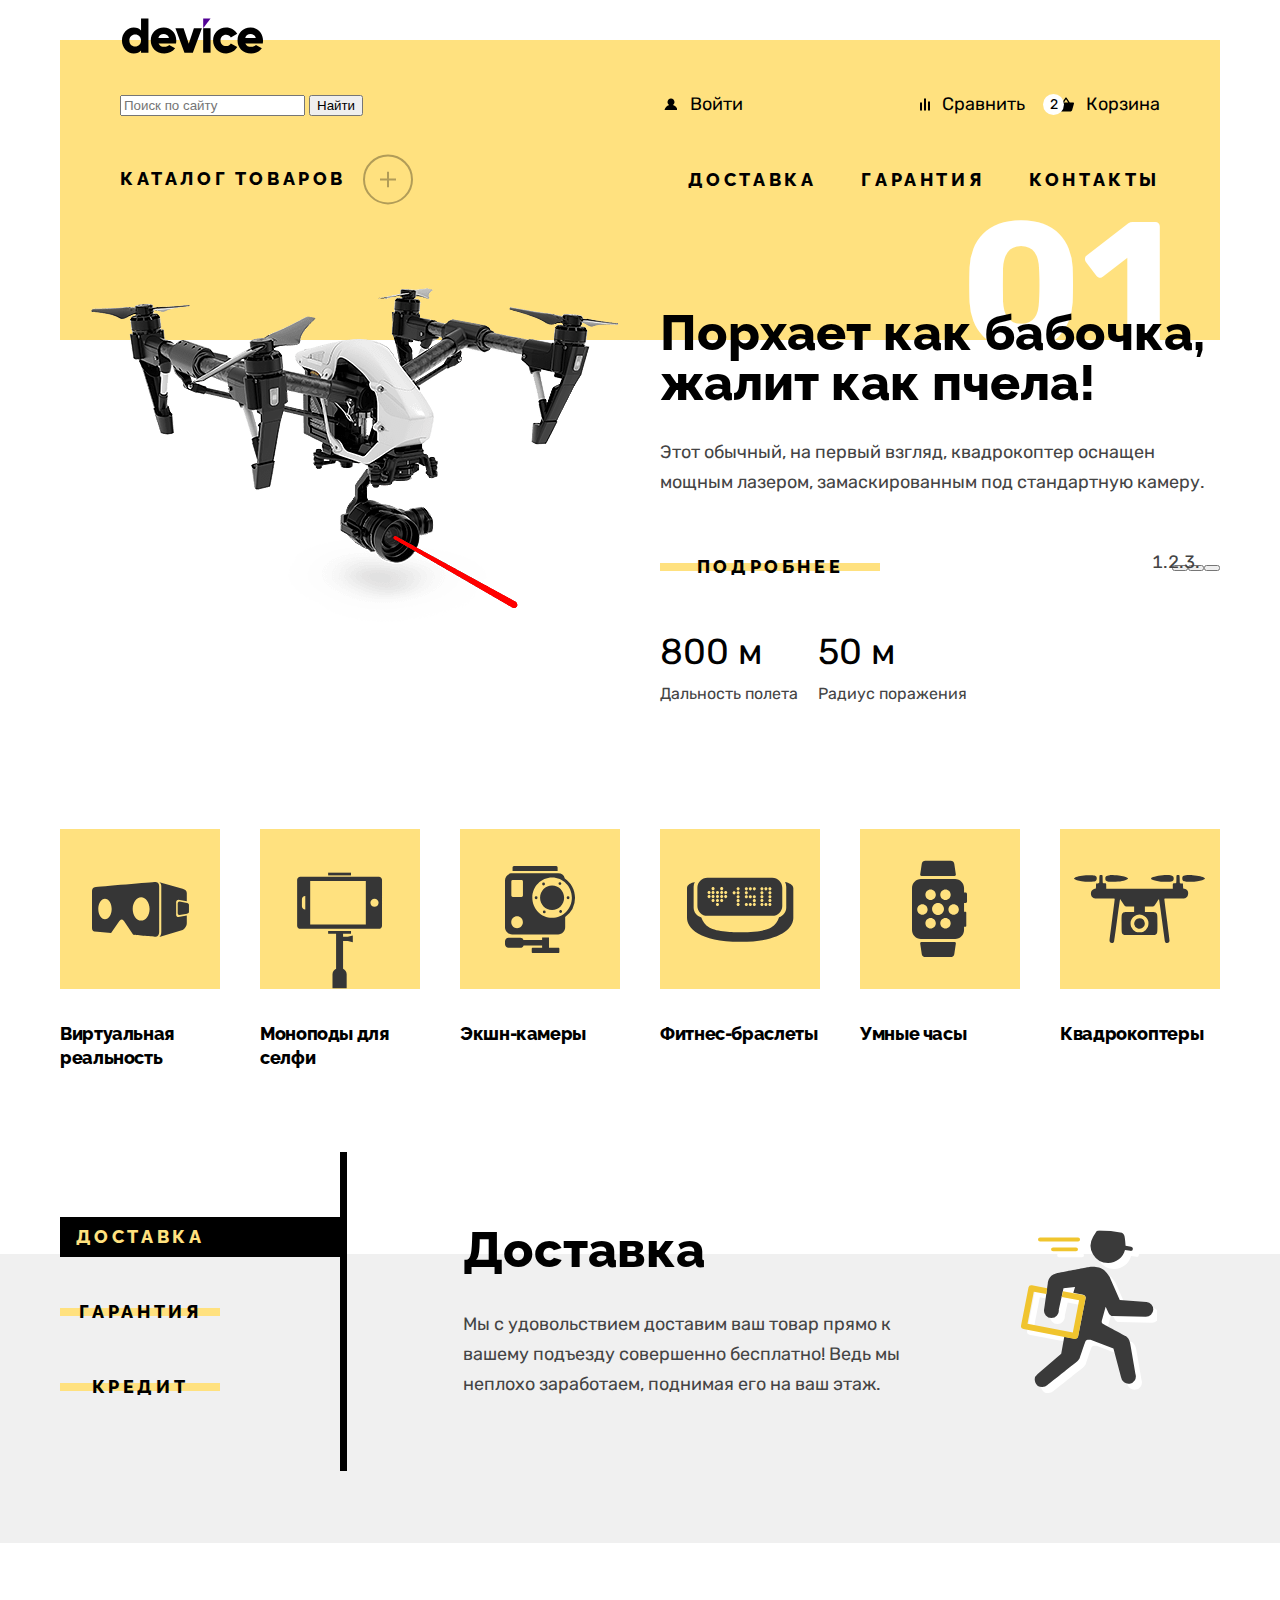
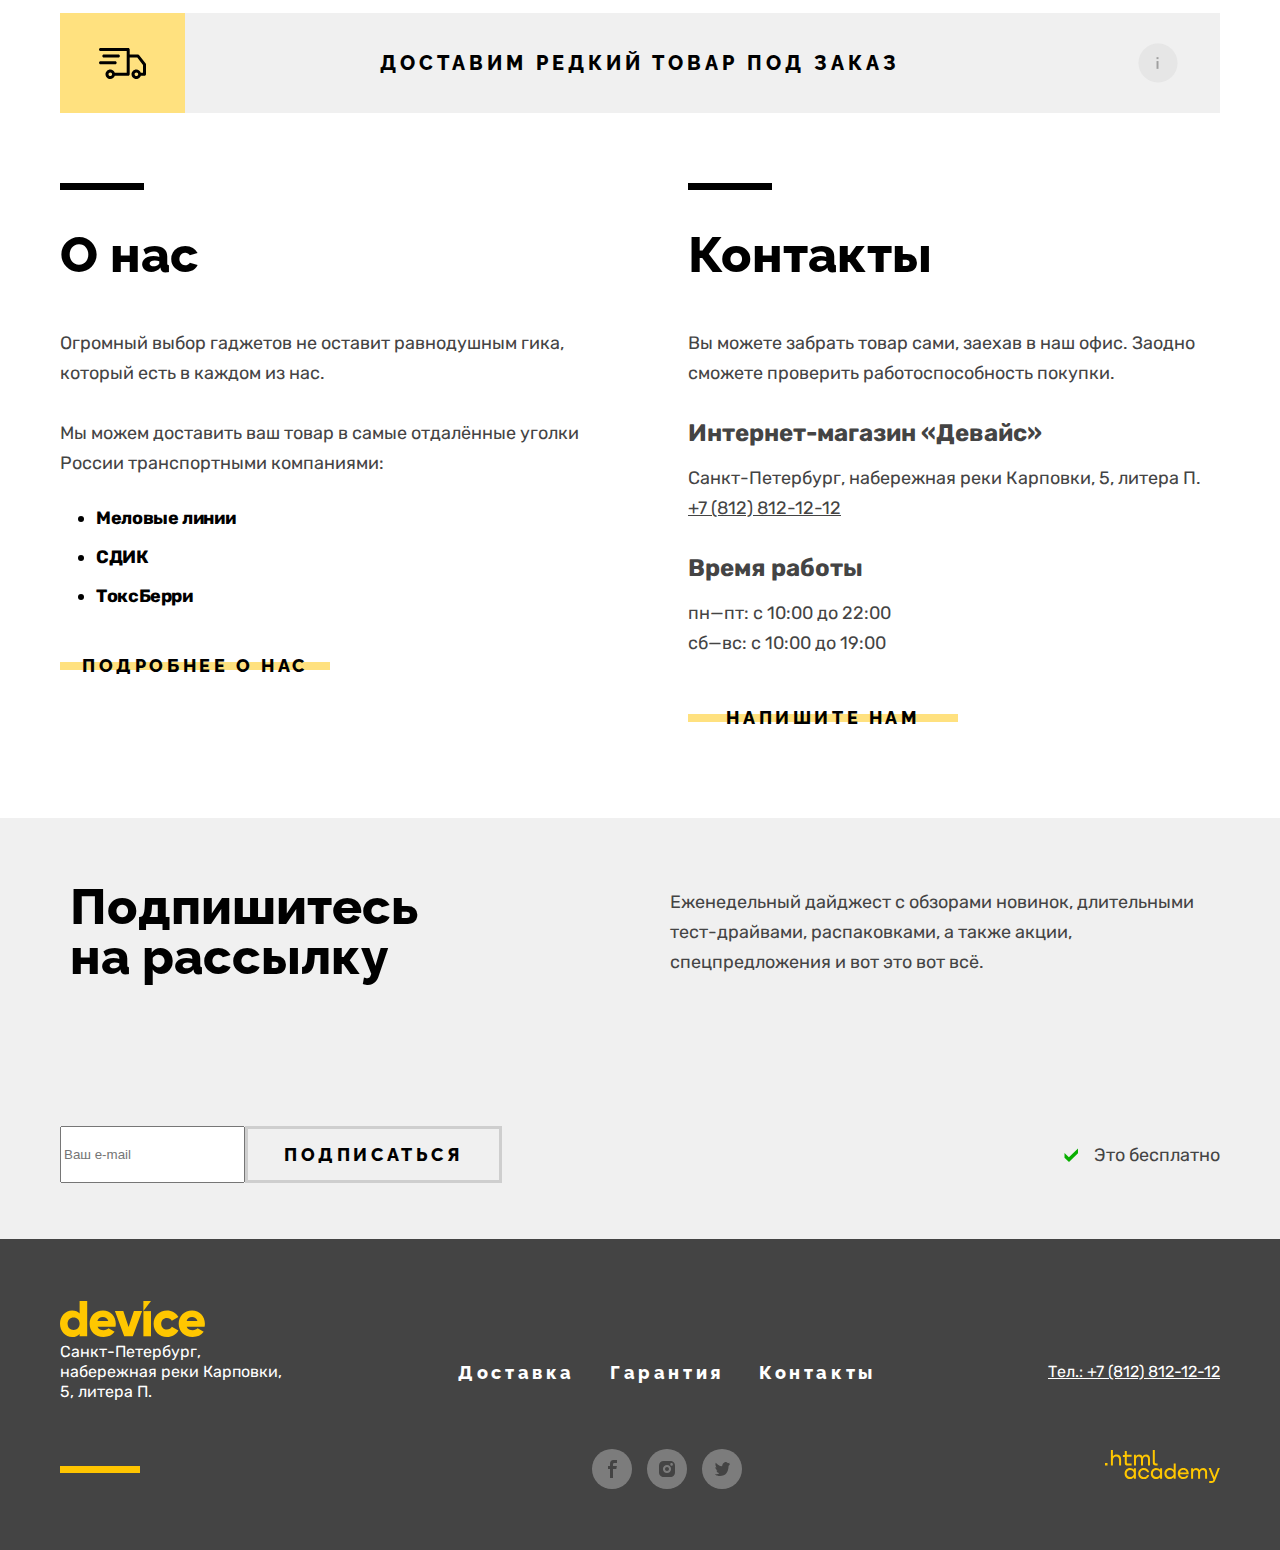
==== commit 80759cf5: "Merge pull request #10 from kudya/master" ====
--- a/index.html
+++ b/index.html
@@ -32,6 +32,7 @@
                 <button class="navigation-search-link" type="submit">Найти</button>
               </form>
             </li>
+
             <li class="navigation-item">
               <ul class="navigation-list navigation-login">
                 <li class="navigation-item">
@@ -44,6 +45,7 @@
                 </li>
               </ul>
             </li>
+
             <li class="navigation-item">
               <ul class="navigation-list navigation-user-products">
                 <li class="navigation-item">
@@ -67,7 +69,7 @@
           </ul>
           <ul class="navigation-list navigation-site">
             <li class="navigation-item">
-              <button class="button navigation-catalog navigation-catalog-closed" type="button">
+              <button id="id" class="button button-without-line navigation-catalog navigation-catalog-closed" type="button">
                 Каталог товаров
                 <svg class="navigation-catalog-toggle" width="50" height="51" viewBox="0 0 50 51" fill="none" xmlns="http://www.w3.org/2000/svg">
                   <circle cx="25" cy="25.3889" r="24" stroke="black" stroke-width="2"/>
@@ -351,7 +353,7 @@
                 type="email"
                 name="subscribe-email"
                 placeholder="Ваш e-mail">
-              <button class="button subscribe-button" type="submit">Подписаться</button>
+              <button class="button button-without-line subscribe-button" type="submit">Подписаться</button>
             </form>
             <p class="subscribe-remark">Это бесплатно</p>
           </div>
--- a/styles/styles.css
+++ b/styles/styles.css
@@ -57,6 +57,7 @@
   clip: rect(0 0 0 0);
   overflow: hidden;
 }
+
 .button {
   position: relative;
   display: block;
@@ -77,7 +78,7 @@
   cursor: default;
 }
 
-.button:not(.subscribe-button)::before {
+.button:not(.button-without-line)::before {
   position: absolute;
   top: 0;
   left: 0;
@@ -91,11 +92,11 @@
   z-index: -1;
 }
 
-.button:hover:not(.button-services-current):not(.subscribe-button) {
+.button:hover:not(.button-services-current):not(.button-without-line) {
   background-color: #ffe17f;
 }
 
-.button:active:not(.button-services-current):not(.subscribe-button) {
+.button:active:not(.button-services-current):not(.button-without-line) {
   background-color: #ffcc33;
 }
 
@@ -143,6 +144,19 @@
   display: flex;
   text-decoration: none;
   color: #000000;
+}
+
+.navigation-logo:hover {
+  opacity: 0.6;
+}
+
+.navigation-logo:active {
+  opacity: 0.3;
+}
+
+.navigation-logo:focus {
+  outline: 2px solid #af4fff;
+  outline-offset: 2px;
 }
 
 .navigation-list {
@@ -290,6 +304,10 @@
   opacity: 1;
 }
 
+.navigation-catalog:active {
+  background-color: red;
+}
+
 .navigation-catalog:focus {
   outline: 2px solid #af4fff;
   outline-offset: 2px;
@@ -840,7 +858,8 @@
   padding-bottom: 61px;
 }
 
-.footer-logo {
+.footer-logo-wrapper {
+  display: flex;
   margin-bottom: 35px;
 }
 
@@ -1058,12 +1077,43 @@
   list-style-type: none;
 }
 
+.breadcrumbs-item {
+  position: relative;
+}
+
+.breadcrumbs-item:not(:last-child)::after {
+  content:"";
+  position: absolute;
+  top: 0;
+  bottom: 0;
+  right: 16px;
+  width: 4px;
+  height: 7px;
+  margin: auto 0;
+  background-image: url('/images/icons/icon-arrow-breadcrumbs.svg');
+  background-repeat: no-repeat;
+  background-position: center;
+}
+
 .breadcrumbs-link {
   margin-right: 36px;
   text-decoration: none;
   color: inherit;
 }
 
+.breadcrumbs-link:hover {
+  opacity: 0.6;
+}
+
+.breadcrumbs-link:active {
+  opacity: 0.3;
+}
+
+.breadcrumbs-link:focus {
+  outline: 2px solid #af4fff;
+  outline-offset: 2px;
+}
+
 /* Список товаров с фильтрами */
 
 .catalog-products {
@@ -1081,6 +1131,11 @@
   width: 220px;
   margin-right: 40px;
   margin-left: 60px;
+  z-index: 0;
+}
+
+.button-catalog-filter {
+  width: 220px;
 }
 
 .catalog-right-column-wrapper {
@@ -1108,12 +1163,40 @@
   margin-bottom: 35px;
 }
 
-
 .button-sort {
-  width: 31px;
+  display: block;
+  box-sizing: border-box;
+  width: 30px;
   height: 30px;
-  /* Временный цвет фона кнопок - для корректной микросетки */
-  background-color: darkgray;
+  background-repeat: no-repeat;
+  background-position: center;
+  background-color: transparent;
+  border: none;
+  outline: none;
+  cursor: default;
+  opacity: 0.2;
+}
+
+.button-sort:hover {
+  opacity: 0.5;
+}
+
+.button-sort:active{
+  opacity: 1;
+}
+
+.button-sort:focus {
+  outline: 2px solid #af4fff;
+  outline-offset: 2px;
+}
+
+.button-sort-ascending {
+  background-image: url("/images/icons/icon-sort-arrow.svg");
+}
+
+.button-sort-descending {
+  background-image: url("/images/icons/icon-sort-arrow.svg");
+  transform: rotate(180deg);
 }
 
 .select-control {
@@ -1154,11 +1237,78 @@
   row-gap: 32px;
   text-decoration: none;
   color: #444444;
+  cursor: default;
+}
+
+.product-card-link:hover .product-card-image {
+  opacity: 0.3;
+}
+
+.product-card-link:hover .product-card-title,
+.product-card-link:hover .product-card-price {
+  opacity: 0.6;
+}
+
+.product-card-link:hover .product-card-image-wrapper::after {
+  opacity: 0.2;
+}
+
+.product-card-link:hover .button-product-detail {
+  display: block;
+  pointer-events: none;
+}
+
+.product-card-link:active .product-card-title,
+.product-card-link:active .product-card-price {
+  opacity: 0.3;
+}
+
+.product-card-link:active .button::before {
+  background-color: #ffcc33;
+}
+
+.product-card-image-wrapper {
+  position: relative;
+  grid-area: product-image;
+  width: 360px;
+  height: 380px;
+}
+
+.product-card-link:focus {
+  outline: 2px solid #af4fff;
+  outline-offset: 2px;
 }
 
 .product-card-image {
-  grid-area: product-image;
+  display: block;
   object-fit: contain;
+}
+
+.product-card-image-wrapper::after {
+  content: none;
+  position: absolute;
+  top: 27px;
+  right: 27px;
+  width: 60px;
+  height: 60px;
+  background-image: url("/images/icons/icon-product-new.svg");
+  background-repeat: no-repeat;
+  background-position: center;
+}
+
+.product-new::after {
+  content: "";
+}
+
+.button-product-detail {
+  display: none;
+  position: absolute;
+  top: 50%;
+  left: 50%;
+  margin-top: -20px;
+  margin-left: -110px;
+  width: 220px;
+  z-index: 0;
 }
 
 .product-card-title {
@@ -1190,6 +1340,24 @@
   border: 3px solid #E5E5E5;
 }
 
+.button-more:hover {
+  border-color: #000000;
+}
+
+.button-more:active {
+  border-color: #cecece;
+  color: rgba(0, 0, 0, 0.3);
+}
+
+.button-more:disabled {
+  opacity: 0.3;
+  pointer-events: none;
+}
+
+.button-more:focus {
+  outline-offset: 2px;
+}
+
 .pagination-wrapper {
   display: flex;
   justify-content: space-between;
@@ -1199,6 +1367,14 @@
 
 .button-pagination {
   padding: 25px;
+}
+
+.button-pagination:hover {
+  background-color: #dcdcdc;
+}
+
+.button-pagination:active {
+  color: rgba(0, 0, 0, 0.3);
 }
 
 .pagination {
@@ -1219,6 +1395,31 @@
   text-align: center;
   text-decoration: none;
   color: #444444;
-  opacity: 0.3;
-}
-
+  cursor: default;
+}
+
+.pagination-link span {
+  opacity: 0.3;
+}
+
+.pagination-link:hover span{
+  opacity: 0.8;
+}
+
+.pagination-link:active span {
+  opacity: 0.1;
+}
+
+.pagination-link:focus {
+  outline: 2px solid #af4fff;
+  outline-offset: 2px;
+}
+
+.pagination-link-current {
+  pointer-events: none;
+}
+
+.pagination-link-current span {
+  opacity: 0.6;
+}
+
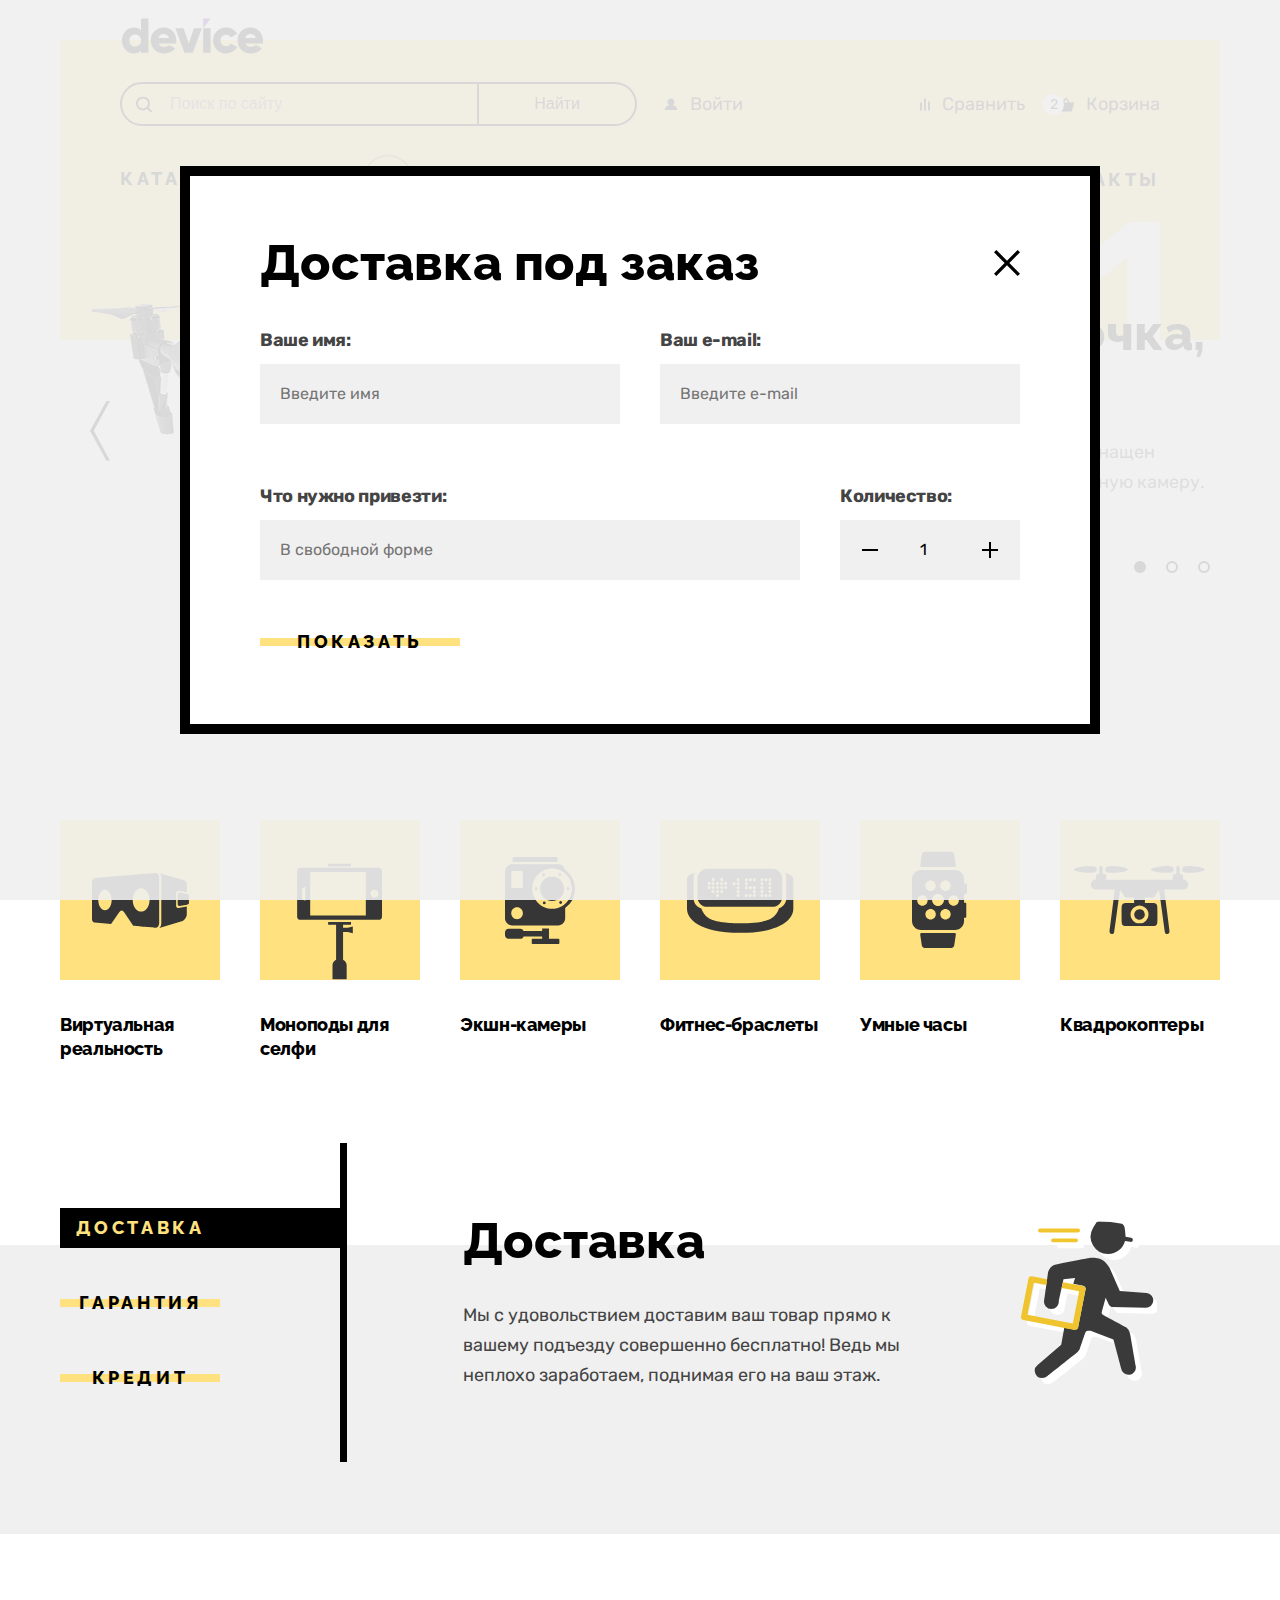
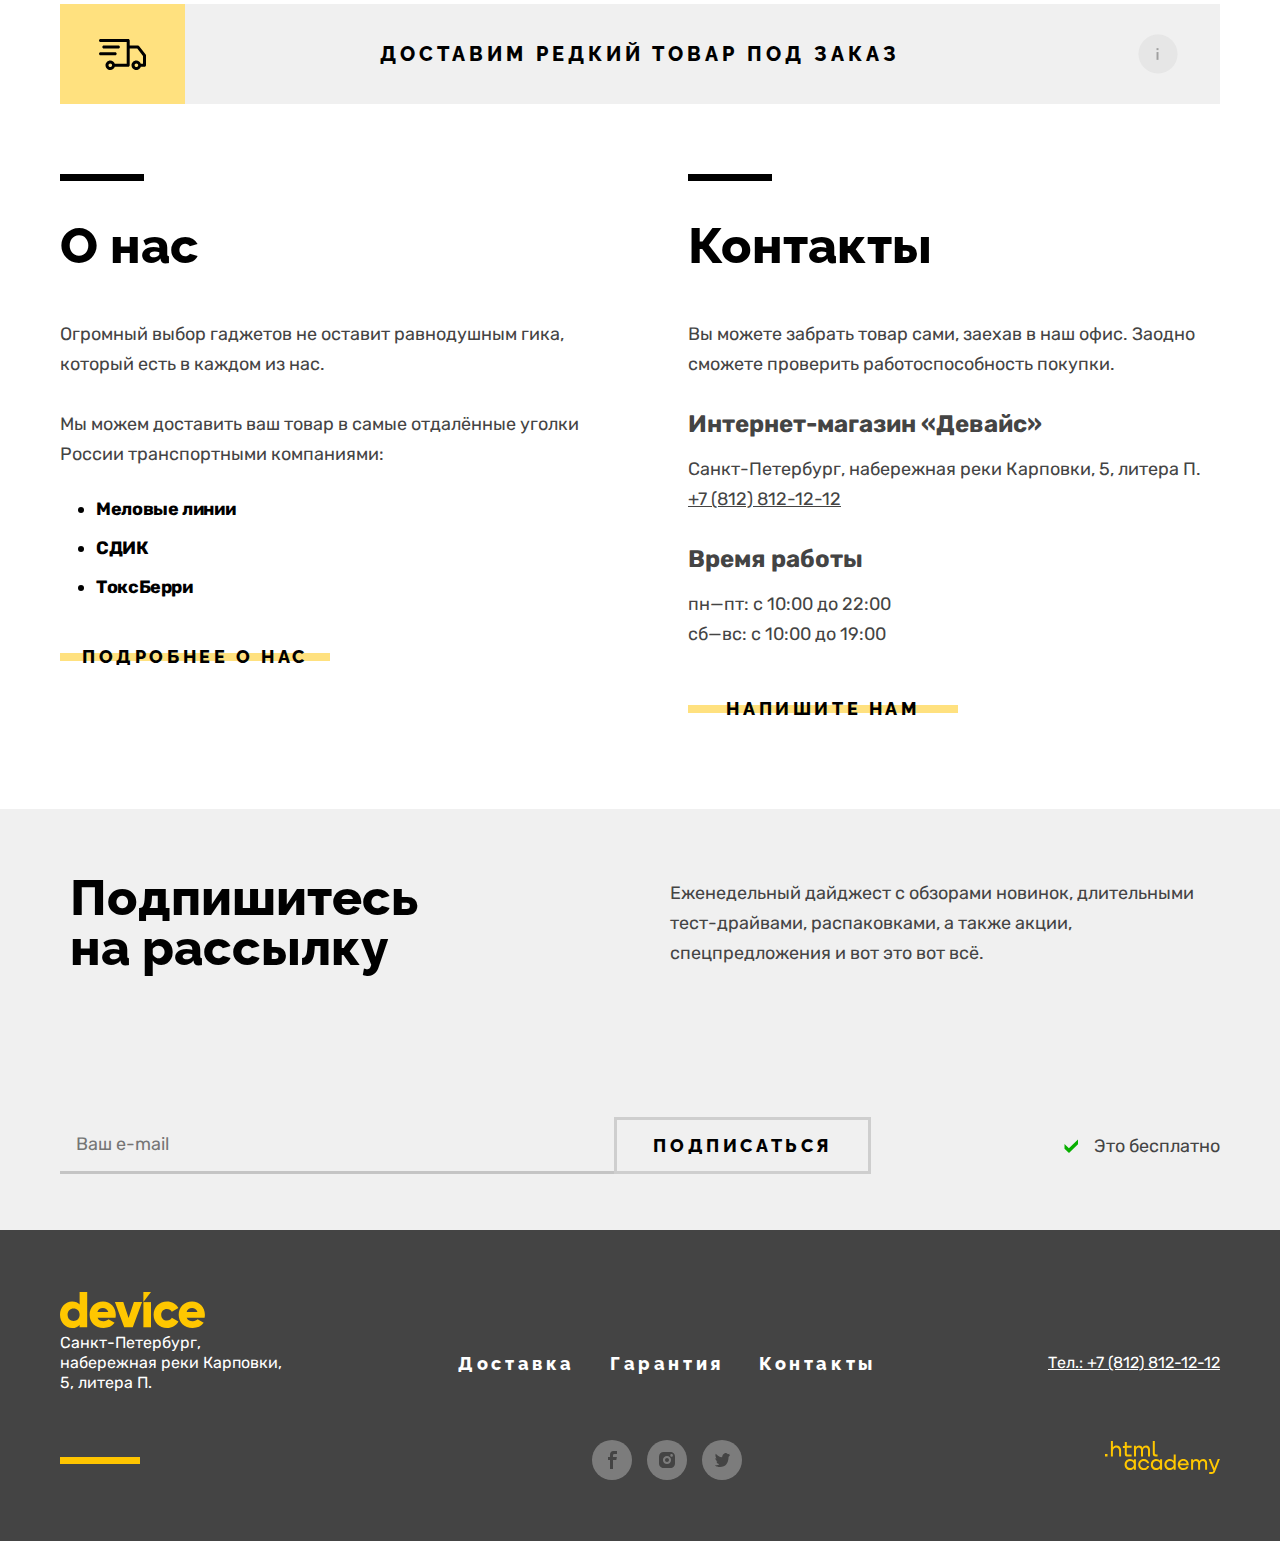
==== commit b96fdf75: "Merge pull request #11 from kudya/master" ====
--- a/index.html
+++ b/index.html
@@ -23,13 +23,17 @@
               <!--элемент навигации с данными поиска: в action - url ссылки, а метод get дополнит url текстом поиска -->
               <form class="search-form" action="#" method="get">
                 <label class="visually-hidden" for="search-field">Поиск по сайту</label>
+                <div class="navigation-search-field-wrapper">
                 <input
                   class="navigation-search-field"
                   id="search-field"
                   type="search"
                   name="search-field"
                   placeholder="Поиск по сайту">
-                <button class="navigation-search-link" type="submit">Найти</button>
+                </div>
+                <div class="navigation-search-link-wrapper">
+                  <button class="navigation-search-link" type="submit" >Найти</button>
+                </div>
               </form>
             </li>
 
@@ -68,10 +72,10 @@
             </li>
           </ul>
           <ul class="navigation-list navigation-site">
-            <li class="navigation-item">
-              <button id="id" class="button button-without-line navigation-catalog navigation-catalog-closed" type="button">
+            <li class="navigation-item catalog-item">
+              <button class="button button-without-line navigation-catalog" type="button">
                 Каталог товаров
-                <svg class="navigation-catalog-toggle" width="50" height="51" viewBox="0 0 50 51" fill="none" xmlns="http://www.w3.org/2000/svg">
+                <svg class="navigation-catalog-toggle icon-toggle-close" width="50" height="51" viewBox="0 0 50 51" fill="none" xmlns="http://www.w3.org/2000/svg">
                   <circle cx="25" cy="25.3889" r="24" stroke="black" stroke-width="2"/>
                   <g clip-path="url(#clip0_17328_681)">
                     <path d="M33 24.3889H26V17.3889H24V24.3889H17V26.3889H24V33.3889H26V26.3889H33V24.3889Z" fill="black"/>
@@ -82,7 +86,33 @@
                     </clipPath>
                   </defs>
                 </svg>
+                <svg class="navigation-catalog-toggle icon-toggle-open" width="50" height="51" viewBox="0 0 50 51" fill="none" xmlns="http://www.w3.org/2000/svg">
+                  <g>
+                    <path d="M49 25.7778C49 39.0327 38.2548 49.7778 25 49.7778C11.7452 49.7778 1 39.0327 1 25.7778C1 12.523 11.7452 1.77783 25 1.77783C38.2548 1.77783 49 12.523 49 25.7778Z" stroke="black" stroke-width="2"/>
+                    <path d="M33 24.7778H17V26.7778H33V24.7778Z" fill="black"/>
+                  </g>
+                </svg>
               </button>
+              <ul class="subcatalog">
+                <li class="subcatalog-item">
+                  <a class="subcatalog-link" href="catalog.html">Виртуальная реальность</a>
+                </li>
+                <li class="subcatalog-item">
+                  <a class="subcatalog-link" href="catalog.html">Моноподы для селфи</a>
+                </li>
+                <li class="subcatalog-item">
+                  <a class="subcatalog-link" href="catalog.html">Экшн-камеры</a>
+                </li>
+                <li class="subcatalog-item">
+                  <a class="subcatalog-link" href="catalog.html">Фитнес-браслеты</a>
+                </li>
+                <li class="subcatalog-item">
+                  <a class="subcatalog-link" href="catalog.html">Умные часы</a>
+                </li>
+                <li class="subcatalog-item">
+                  <a class="subcatalog-link" href="catalog.html">Квадрокоптеры</a>
+                </li>
+              </ul>
             </li>
             <li class="navigation-item">
               <a class="navigation-link" href="#">Доставка</a>
@@ -108,12 +138,14 @@
         <h2 class="visually-hidden">Промо-товары</h2>
         <div class="promo-photo-wrapper">
           <img class="slider-image" src="images/promo/slider-1.png" width="560" height="560" alt="Квадрокоптер с лазером.">
-          <button class="slider-button slider-prev" type="button">
-            <span class="visually-hidden">Предыдущее фото промо-товара</span>
-          </button>
-          <button class="slider-button slider-next" type="button">
-            <span class="visually-hidden">Следующее фото промо-товара</span>
-          </button>
+          <div class="slider-controls">
+            <button class="slider-button slider-prev" type="button">
+              <span class="visually-hidden">Предыдущее фото промо-товара</span>
+            </button>
+            <button class="slider-button slider-next" type="button">
+              <span class="visually-hidden">Следующее фото промо-товара</span>
+            </button>
+          </div>
         </div>
         <div class="promo-info-wrapper">
           <div class="promo-text">
@@ -455,5 +487,61 @@
       </div>
     </footer>
 
+    <!-- Модальное окно -->
+    <div class="modal-container">
+      <div class="modal modal-delivery">
+        <button class="modal-close-button">
+          <span class="visually-hidden">Закрыть</span>
+        </button>
+        <section class="modal-content">
+          <h2 class="modal-title">Доставка под заказ</h2>
+          <form class="delivery-form" action="https://echo.htmlacademy.ru/" method="post">
+            <div class="delivery-form-fields-wrapper">
+              <p class="field-group delivery-form-user-name">
+                <label class="form-label" for="delivery-user-name">
+                  Ваше имя:
+                </label>
+                <input class="delivery-form-field" id="delivery-user-name" type="text" name="delivery-user-name" placeholder="Введите имя">
+              </p>
+
+              <p class="field-group delivery-form-user-email">
+                <label class="form-label" for="delivery-user-email">
+                  Ваш e-mail:
+                </label>
+                <input class="delivery-form-field" id="delivery-user-email" type="email" name="delivery-user-email" placeholder="Введите e-mail">
+              </p>
+
+              <p class="field-group delivery-form-description">
+                <label class="form-label" for="delivery-description">
+                  Что нужно привезти:
+                </label>
+                <input class="delivery-form-field" id="delivery-description" type="text" name="delivery-user-email" placeholder="В свободной форме">
+              </p>
+
+              <div class="field-group delivery-form-buttons">
+                <label class="form-label" for="delivery-total-quantity">
+                  Количество:
+                </label>
+                <div class="delivery-quantity-controls">
+                  <button class="button button-without-line button-modal-quantity button-decrease" type="button">
+                    <span class="visually-hidden">Уменьшить количество доставляемого товараю</span>
+                  </button>
+                  <input
+                    class="delivery-form-field quantity-field"
+                    id="delivery-total-quantity"
+                    type="number"
+                    name="delivery-total-quantity"
+                    value="1">
+                  <button class="button button-without-line button-modal-quantity button-increase" type="button">
+                    <span class="visually-hidden">Увеличить количество доставляемого товараю</span>
+                  </button>
+                </div>
+                </div>
+            </div>
+            <button class="button button-submit-delivery-form" type="submit">Показать</button>
+          </form>
+        </section>
+      </div>
+    </div>
   </body>
 </html>
--- a/styles/styles.css
+++ b/styles/styles.css
@@ -174,7 +174,79 @@
 }
 
 .search-form {
+  display: flex;
   width: 517px;
+  box-sizing: border-box;
+}
+
+.navigation-search-field {
+  box-sizing: border-box;
+  width: 359px;
+  padding: 10px 10px 10px 48px;
+  font-size: 16px;
+  line-height: 20px;
+  border: 2px solid #000000;
+  border-radius: 50px 0 0 50px;
+  background-image: url("/images/icons/icon-search.svg");
+  background-repeat: no-repeat;
+  background-position: left 14px center;
+  background-color: transparent;
+  outline: none;
+}
+
+.navigation-search-field-wrapper:focus-within {
+  outline: 2px solid #af4fff;
+  outline-offset: 2px;
+}
+
+.navigation-search-field:disabled {
+  opacity: 0.3;
+}
+
+.navigation-search-field::-webkit-search-decoration,
+.navigation-search-field::-webkit-search-cancel-button,
+.navigation-search-field::-webkit-search-results-button,
+.navigation-search-field::-webkit-search-results-decoration {
+  display: none;
+}
+
+.navigation-search-link-wrapper {
+  display: flex;
+  flex-grow: 1;
+  box-sizing: border-box;
+}
+
+.navigation-search-link {
+  flex-grow: 1;
+  box-sizing: border-box;
+  padding: 10px;
+  font-size: 16px;
+  line-height: 20px;
+  color: #000000;
+  border: 2px solid #000000;
+  border-left: none;
+  border-radius: 0 50px 50px 0;
+  background-color: transparent;
+  outline: none;
+}
+
+.navigation-search-link:hover {
+  color: #ffffff;
+  background-color: #000000;
+}
+
+.navigation-search-link:active {
+  color: rgba(255, 255, 255, 0.3);
+}
+
+.navigation-search-link:disabled {
+  opacity: 0.3;
+  pointer-events: none;
+}
+
+.navigation-search-link-wrapper:focus-within {
+  outline: 2px solid #af4fff;
+  outline-offset: 2px;
 }
 
 .navigation-login {
@@ -287,6 +359,7 @@
 }
 
 .navigation-catalog {
+  position: relative;
   display: flex;
   justify-content: space-between;
   align-items: center;
@@ -294,6 +367,7 @@
   height: 50px;
   padding: 0;
   text-align: left;
+  z-index: 1;
 }
 
 .navigation-catalog-toggle {
@@ -302,10 +376,6 @@
 
 .navigation-catalog:hover .navigation-catalog-toggle {
   opacity: 1;
-}
-
-.navigation-catalog:active {
-  background-color: red;
 }
 
 .navigation-catalog:focus {
@@ -313,6 +383,94 @@
   outline-offset: 2px;
 }
 
+.icon-toggle-open {
+  display: none;
+}
+
+.navigation-catalog-opened .icon-toggle-close {
+  display: none;
+}
+
+.navigation-catalog-opened .icon-toggle-open,
+.navigation-catalog-opened + .subcatalog {
+  display: flex;
+}
+
+.catalog-item {
+  position: relative;
+}
+
+.subcatalog {
+  position: absolute;
+  display: none;
+  align-content: flex-start;
+  flex-wrap: wrap;
+  flex-direction: column;
+  top: 30px;
+  left: -60px;
+  width: 1160px;
+  height: 180px;
+  margin: 0 auto;
+  padding: 33px 60px 27px;
+  box-sizing: border-box;
+  font-size: 16px;
+  line-height: 20px;
+  background-color: #ffe17f;
+  list-style-type: none;
+  z-index: 0;
+}
+
+.catalog-item:focus-within .subcatalog {
+  display: flex;
+}
+
+.subcatalog-item {
+  min-width: 211px;
+  max-width: 222px;
+  margin-right: 30px;
+  margin-bottom: 16px;
+}
+
+.subcatalog-item:nth-child(3n) {
+  margin-bottom: 0;
+}
+
+.subcatalog-link {
+  display: inline-block;
+  position: relative;
+  text-decoration: none;
+  color: #000000;
+  cursor: default;
+}
+
+.subcatalog-link::before {
+  display: none;
+  position: absolute;
+  bottom: -2px;
+  width: 100%;
+  height: 1px;
+  background-color: #000000;
+  content: "";
+}
+
+.subcatalog-link:hover {
+  opacity: 0.6;
+  outline: none;
+}
+
+.subcatalog-link:active {
+  opacity: 0.3;
+}
+
+.subcatalog-link:focus {
+  outline: 2px solid #af4fff;
+  outline-offset: 2px;
+}
+
+.subcatalog-link-current::before {
+  display: block;
+}
+
 /* Main index */
 
 .main-container {
@@ -327,13 +485,53 @@
 }
 
 .promo-photo-wrapper {
+  position: relative;
   margin-top: -150px;
   margin-right: 40px;
 }
 
-/* Временное решение для корректности построения микросетки помо секции*/
+.slider-image {
+  display: block;
+}
+
+.slider-controls {
+  position: absolute;
+  top: 211px;
+  left: 30px;
+  right: 0;
+  display: flex;
+  justify-content: space-between;
+}
+
 .slider-button {
-  display: none;
+  width: 20px;
+  height: 60px;
+  background-color: transparent;
+  border: none;
+  background-image: url("/images/icons/icon-left-slider-arrow.svg");
+  background-position: center;
+  background-repeat: no-repeat;
+}
+
+.slider-button:hover {
+  opacity: 0.6;
+}
+
+.slider-button:active {
+  opacity: 0.3;
+}
+
+.slider-button:focus {
+  outline: 2px solid #af4fff;
+  outline-offset: 2px;
+}
+
+.slider-button:disabled {
+  opacity: 0.1;
+}
+
+.slider-next {
+  transform: rotate(180deg)
 }
 
 .promo-number {
@@ -367,6 +565,7 @@
 .promo-buttons {
   display: flex;
   justify-content: space-between;
+  align-items: center;
   margin: 50px 0;
 }
 
@@ -376,8 +575,49 @@
 
 .slider-pagination {
   display: flex;
-  margin: 0;
-  padding: 0;
+  flex-wrap: wrap;
+  margin: 0;
+  padding: 0;
+  list-style-type: none;
+}
+
+.slider-pagination-item {
+  display: flex;
+  align-items: center;
+  margin: 0 10px;
+}
+
+.slider-pagination-button {
+  width: 12px;
+  height: 12px;
+  margin: 0;
+  padding: 0;
+  box-sizing: border-box;
+  background-color: #ffffff;
+  border: 2px solid #000000;
+  border-radius: 50%;
+  cursor: default;
+}
+
+.slider-pagination-button:hover {
+  opacity: 0.6;
+}
+
+.slider-pagination-button:active {
+  opacity: 0.3;
+}
+
+.slider-pagination-button:disabled:not(.slider-pagination-button-current) {
+  opacity: 0.1;
+}
+
+.slider-pagination-item:focus-within {
+  outline: 2px solid #af4fff;
+  outline-offset: 2px;
+}
+
+.slider-pagination-button-current {
+  background-color: #000000;
 }
 
 .promo-stats {
@@ -411,6 +651,7 @@
   width: 1160px;
   margin: 0 auto 172px;
 }
+
 .product-categories-list {
   display: flex;
   flex-wrap: wrap;
@@ -419,7 +660,6 @@
   padding: 0;
   list-style-type: none;
 }
-
 
 .product-categories-item {
   width: 160px;
@@ -797,6 +1037,37 @@
   display: flex;
   width: 811px;
   margin-right: auto;
+}
+
+.subscribe-input-email {
+  flex-grow: 1;
+  padding: 0 16px;
+  box-sizing: border-box;
+  font-family: inherit;
+  font-size: inherit;
+  line-height: inherit;
+  background-color: #f0f0f0;
+  border: none;
+  border-bottom: 3px solid #c4c4c4;
+  outline: none;
+}
+
+.subscribe-input-email:focus {
+  background-color: #dcdcdc;
+}
+
+.subscribe-input-email:invalid {
+  border-bottom-color: #ff3d3d;
+}
+
+.subscribe-input-email:disabled {
+  opacity: 0.3;
+  pointer-events: none;
+}
+
+.subscribe-input-email:disabled + .subscribe-button {
+  opacity: 0.3;
+  pointer-events: none;
 }
 
 .subscribe-button {
@@ -974,6 +1245,7 @@
   height: 7px;
   background-color: #ffc500;
 }
+
 /* Ширину сделал больше с расчетом возможности добавления иконок новых социальных сетей*/
 .footer-social {
   width: 610px;
@@ -1042,6 +1314,147 @@
   outline: 2px solid #af4fff;
   outline-offset: 2px;
 }
+
+.modal-container {
+  position: fixed;
+  top: 0;
+  left: 0;
+  display: flex;
+  width: 100%;
+  height: 100%;
+  background-color: rgba(240, 240, 240, 0.9);
+  z-index: 5;
+}
+
+.modal {
+  position: relative;
+  margin: auto;
+  padding: 62px 70px;
+  box-sizing: border-box;
+  background-color: #ffffff;
+  border: 10px solid #000000;
+}
+
+.modal-delivery {
+  width: 920px;
+  z-index: 0;
+}
+
+.modal-close-button {
+  position: absolute;
+  padding: 0;
+  top: 74px;
+  right: 70px;
+  width: 26px;
+  height: 26px;
+  background-color: #ffffff;
+  border: none;
+  background-image: url("/images/icons/icon-black-cross.svg");
+  background-repeat: no-repeat;
+  background-position: center;
+}
+
+.modal-title {
+  margin: 0;
+  margin-bottom: 42px;
+  font-family: Raleway, sans-serif;
+  font-size: 50px;
+  line-height: 50px;
+  font-weight: 800;
+  color: #000000;
+}
+
+.delivery-form-fields-wrapper {
+  display: grid;
+  grid-template-columns: 360px 140px 180px;
+  grid-template-rows: 94px 94px;
+  gap: 62px 40px;
+  margin-bottom: 42px;
+}
+
+.delivery-form-user-name {
+  grid-column: 1 / 2;
+  grid-row: 1 / 2;
+}
+
+.delivery-form-user-email {
+  grid-column: 2 / 4;
+  grid-row: 1 / 2;
+}
+
+.delivery-form-description {
+  grid-column: 1 / 3;
+  grid-row: 2 / 3;
+}
+
+.delivery-form-buttons {
+  grid-column: 3 / 4;
+  grid-row: 2 / 2;
+}
+
+.field-group {
+  margin: 0;
+  padding: 0;
+}
+
+.form-label {
+  display: block;
+  margin-bottom: 14px;
+  font-family: Rubik, sans-serif;
+  font-size: 18px;
+  line-height: 20px;
+  font-weight: 700;
+  letter-spacing: -0.02em;
+}
+
+.delivery-form-field {
+  width: 100%;
+  padding: 20px;
+  box-sizing: border-box;
+  font-family: Rubik, sans-serif;
+  font-size: 16px;
+  line-height: 20px;
+  border: none;
+  background-color: #f0f0f0;
+  outline: none;
+}
+
+.button-modal-quantity {
+  width: 60px;
+  height: 60px;
+  background-color: #f0f0f0;
+  background-repeat: no-repeat;
+  background-position: center;
+}
+
+.delivery-quantity-controls {
+  display: flex;
+  width: 100%;
+}
+
+.quantity-field {
+  width: 60px;
+  appearance: none;
+}
+
+.quantity-field::-webkit-outer-spin-button,
+.quantity-field::-webkit-inner-spin-button {
+  appearance: none;
+  margin: 0;
+}
+
+.button-decrease {
+  background-image: url("/images/icons/icon-minus-decrease.svg");
+}
+
+.button-increase {
+  background-image: url("/images/icons/icon-plus-increase.svg");
+}
+
+.button-submit-delivery-form {
+  width: 200px;
+}
+
 /* Main catalog */
 .main-inner {
   display: flex;
@@ -1128,10 +1541,204 @@
 }
 
 .catalog-filter {
-  width: 220px;
-  margin-right: 40px;
+  width: 200px;
+  margin-right: 60px;
   margin-left: 60px;
   z-index: 0;
+}
+
+.catalog-filter-group {
+  margin: 0;
+  margin-bottom: 35px;
+  padding: 0;
+  box-sizing: border-box;
+  border: none;
+}
+
+.catalog-filter-range {
+  margin-bottom: 68px;
+}
+
+.catalog-filter-title {
+  width: 100%;
+  margin-bottom: 20px;
+  padding-top: 12px;
+  font-size: 18px;
+  line-height: 20px;
+  font-weight: 700;
+  letter-spacing: -0.02em;
+  border-top: 2px solid #000000;
+}
+
+.catalog-filter-range-title {
+  margin-bottom: 30px;
+}
+
+.range-scale {
+  position: relative;
+  height: 2px;
+  background-color: #dcdcdc;
+}
+
+.range-bar {
+  position: absolute;
+  height: 2px;
+  background-color: #000000;
+}
+
+.range-toggle-wrapper {
+  position: absolute;
+  display: flex;
+  flex-direction: column;
+  align-items: center;
+  width: 60px;
+}
+
+.range-toggle-wrapper-min {
+  top: -8px;
+  left: -30px;
+}
+
+.range-toggle-wrapper-mах {
+  top: -8px;
+  right: -30px;
+}
+
+.range-toggle {
+  width: 18px;
+  height: 18px;
+  box-sizing: border-box;
+  background: #ebebeb;
+  border: 2px solid #000000;
+  border-radius: 50%;
+  outline: none;
+}
+
+.range-toggle:hover {
+  border-color: rgba(0, 0, 0, 0.3);
+  background: #ebebeb;
+}
+
+.range-toggle:active {
+  opacity: 1;
+  background-color: #000000;
+}
+
+.range-button-wrapper {
+  display: flex;
+  margin-bottom: 3px;
+}
+
+.range-button-wrapper:focus-within {
+  outline: 2px solid #af4fff;
+  outline-offset: 2px;
+}
+
+.catalog-filter-label {
+  display: flex;
+  justify-content: flex-start;
+  font-size: 15px;
+  line-height: 18px;
+}
+
+.catalog-filter-label span,
+.catalog-filter-label .range-input {
+  opacity: 0.3;
+}
+
+.catalog-filter-label:focus-within {
+  outline: 2px solid #af4fff;
+  outline-offset: 2px;
+}
+
+.range-input {
+  width: 40px;
+  margin-left: 5px;
+  padding: 0;
+  box-sizing: border-box;
+  font: inherit;
+  text-align: left;
+  background-color: transparent;
+  border: none;
+  outline: none;
+}
+
+/* динамический input в зависимости от количества символов - делается в JS,*/
+/*здесь - только визуальное решение для центрирования */
+.range-toggle-wrapper-min .range-input {
+  width: 11px;
+}
+
+.range-input::-webkit-outer-spin-button,
+.range-input::-webkit-inner-spin-button {
+  appearance: none;
+  margin: 0;
+}
+
+.catalog-filter-list {
+  margin: 0;
+  padding: 0;
+  list-style-type: none;
+}
+
+.catalog-filter-item:not(:last-child) {
+  margin-bottom: 18px;
+}
+
+.control {
+  position: relative;
+  display: block;
+  padding-left: 36px;
+}
+
+.control-mark {
+  position: absolute;
+  box-sizing: border-box;
+  top: 0;
+  left: 0;
+  width: 20px;
+  height: 20px;
+  border: 2px solid #cccccc;
+  border-radius: 3px;
+}
+
+.control:hover {
+  opacity: 0.6;
+}
+
+.control:active {
+  opacity: 0.3;
+}
+
+.control-input:disabled + .control-mark {
+  opacity: 0.1;
+}
+
+.control-input[type="checkbox"]:checked + .control-mark {
+  background-image: url("/images/icons/icon-black-tick.svg");
+  background-repeat: no-repeat;
+  background-position: center;
+  background-size: 10px;
+  border-color: #000000;
+}
+
+.control-input[type="radio"] + .control-mark {
+  border-radius: 50%;
+}
+
+.control-input[type="radio"]:checked + .control-mark::before {
+  position: absolute;
+  top: 4px;
+  left: 4px;
+  width: 8px;
+  height: 8px;
+  background-color: #000000;
+  border-radius: 50%;
+  content: "";
+}
+
+.control-input[type="radio"]:checked + .control-mark{
+  border-color: #000000;
 }
 
 .button-catalog-filter {
@@ -1148,6 +1755,20 @@
   width: 760px;
   margin: 0 auto;
   padding: 20px 0;
+}
+
+.select-control {
+  width: 160px;
+  margin: 0 auto;
+  font-family: inherit;
+  font-size: 18px;
+  line-height: 30px;
+  border: none;
+  background-image: url("/images/icons/icon-select-arrow.svg");
+  background-repeat: no-repeat;
+  background-position: right 11px center;
+  background-color: #f0f0f0;
+  appearance: none;
 }
 
 .catalog-subtitle {
@@ -1203,13 +1824,6 @@
   margin-right: auto;
 }
 
-.catalog-filter-title {
-  font-size: 18px;
-  line-height: 20px;
-  font-weight: 700;
-  letter-spacing: -0.02em;
-}
-
 .products-wrapper {
   box-sizing: border-box;
   width: 840px;
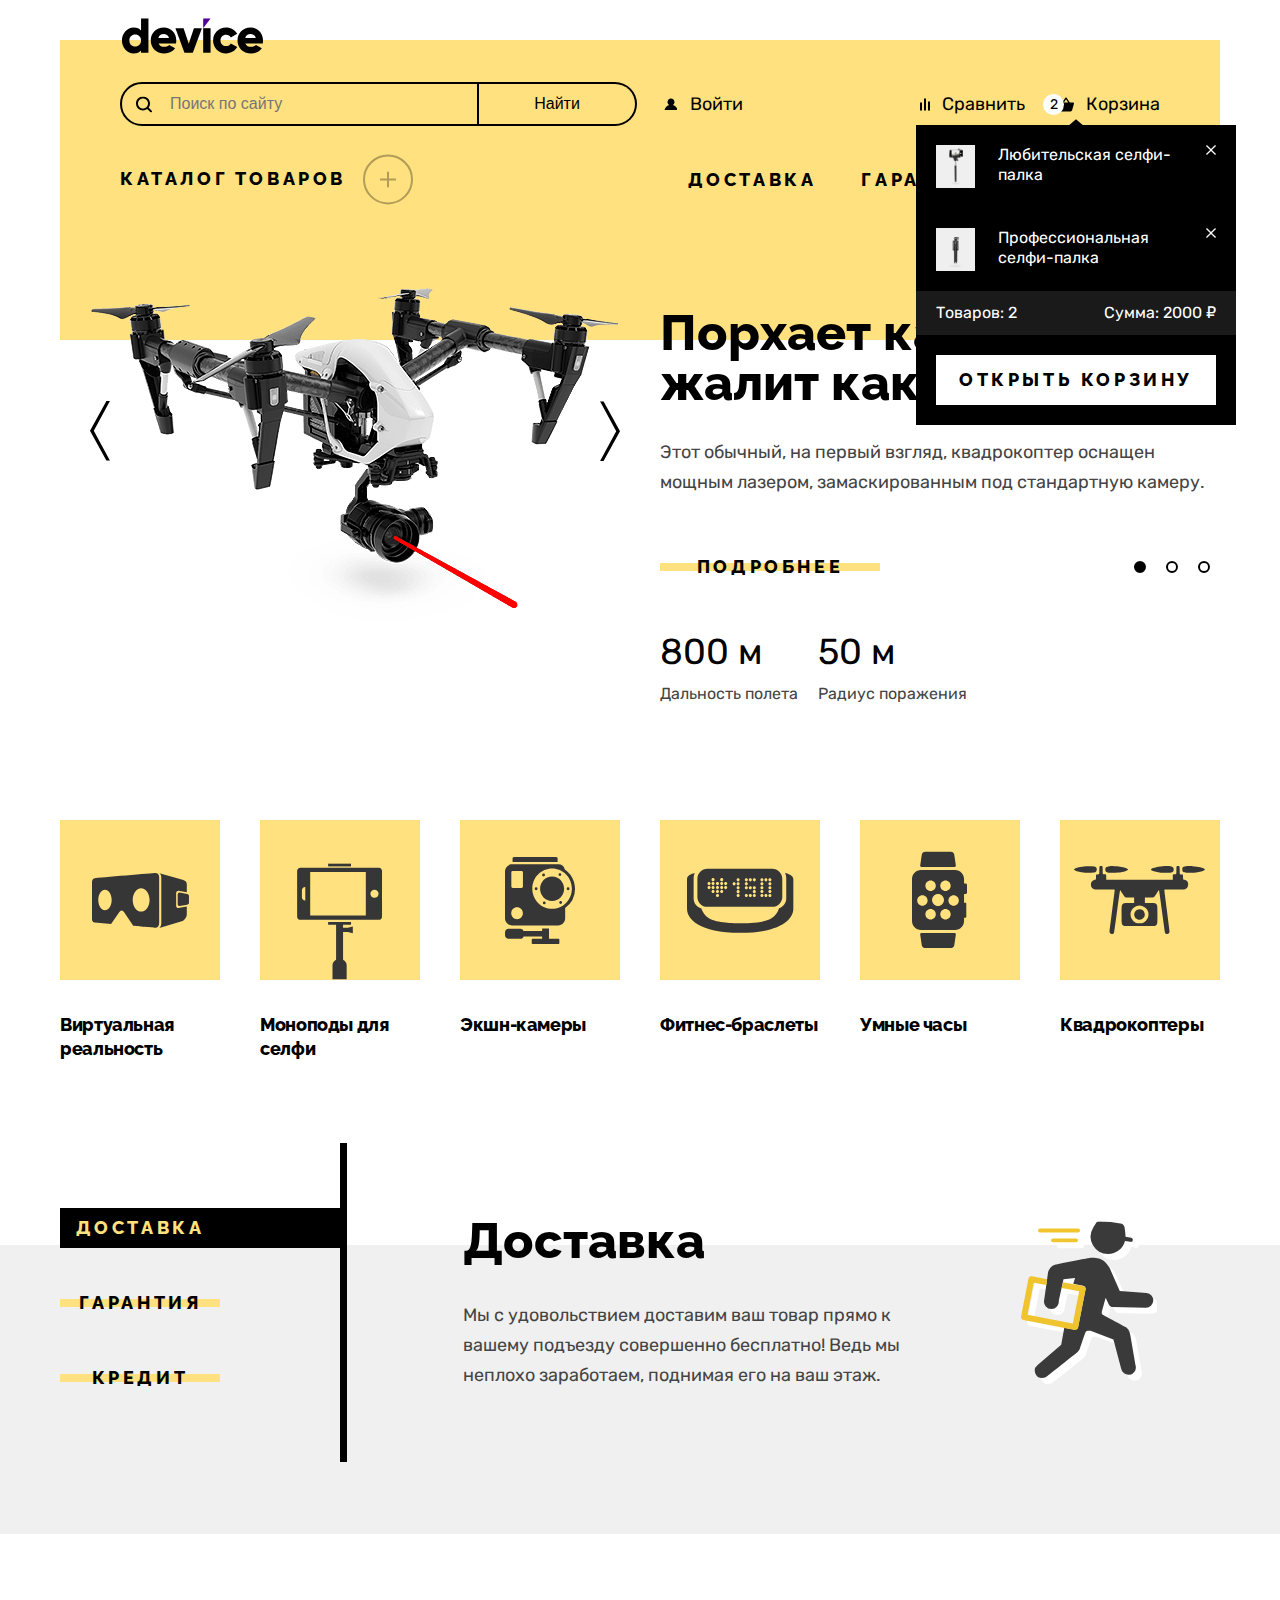
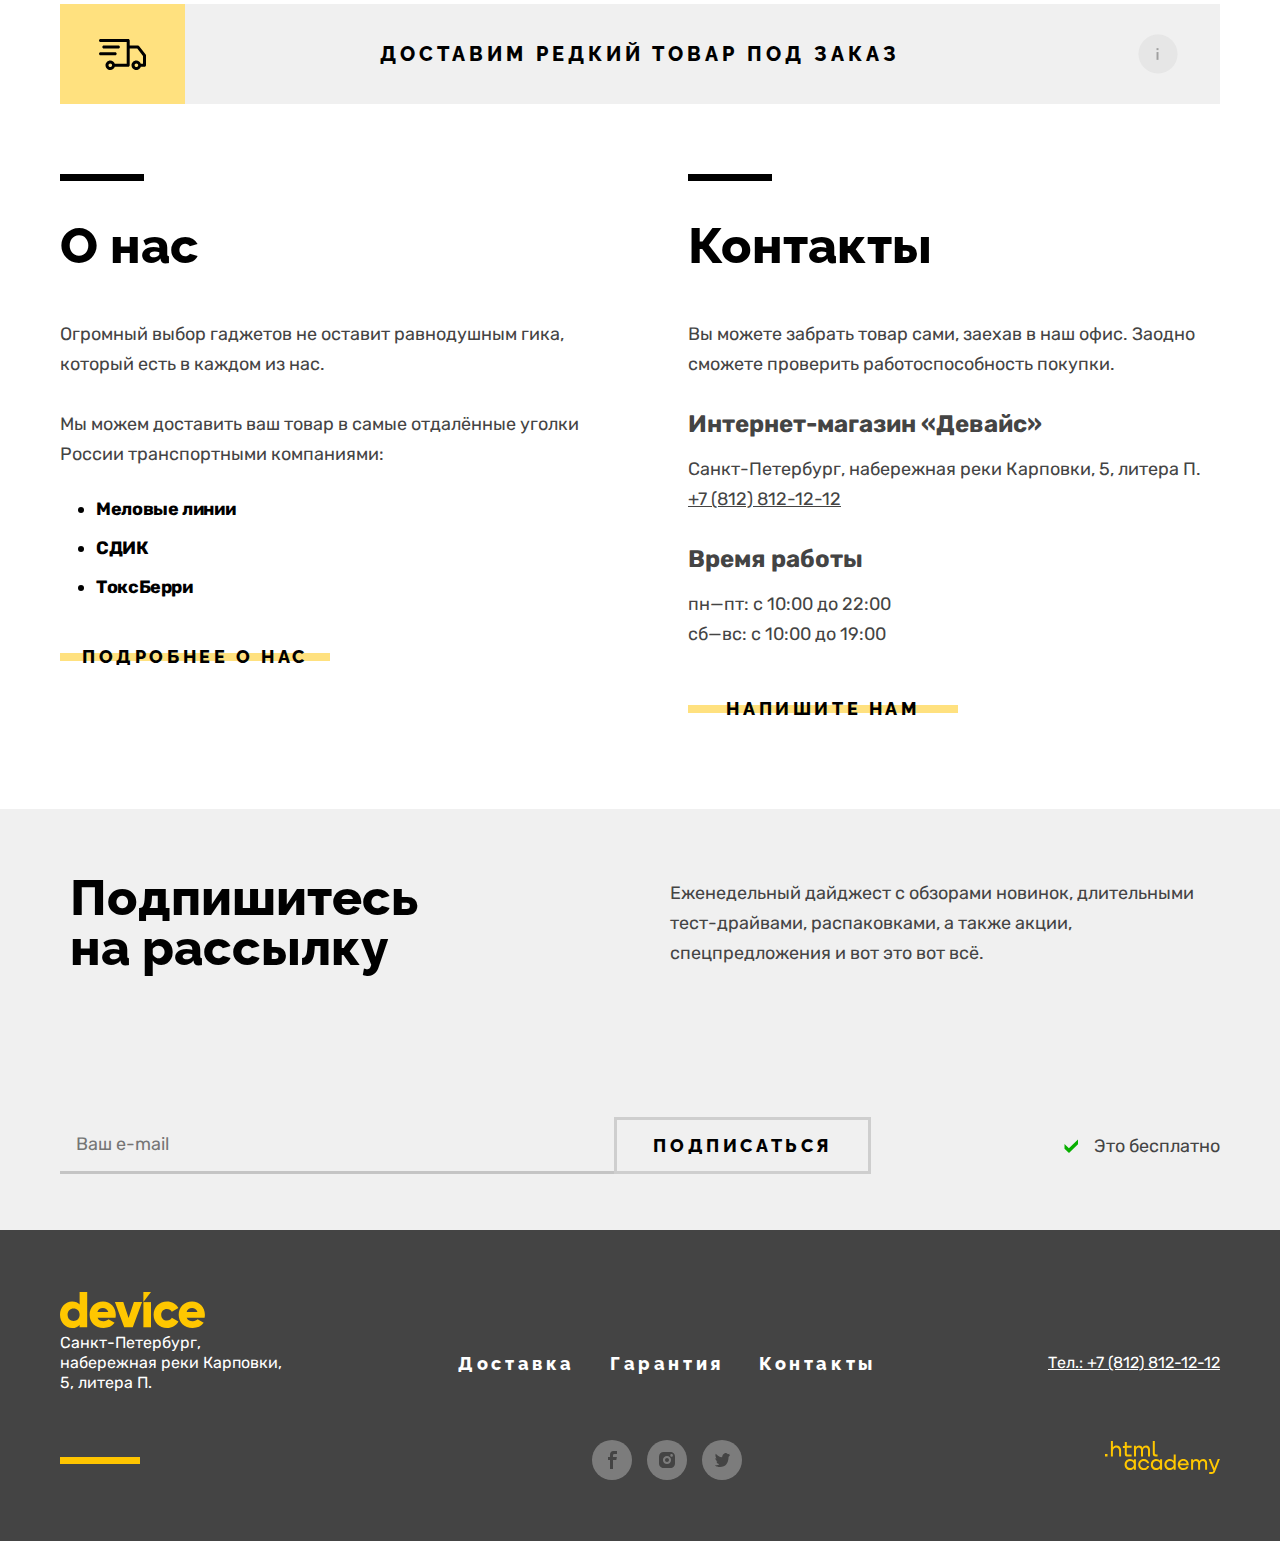
==== commit 09d39888: "Merge pull request #12 from kudya/master" ====
--- a/index.html
+++ b/index.html
@@ -3,6 +3,7 @@
   <head>
     <meta charset="utf-8">
     <title>HTML Academy: Девайс</title>
+    <link rel="icon" href="favicon.ico">
     <link rel="stylesheet" href="styles/styles.css">
   </head>
   <body class="page-body">
@@ -32,7 +33,7 @@
                   placeholder="Поиск по сайту">
                 </div>
                 <div class="navigation-search-link-wrapper">
-                  <button class="navigation-search-link" type="submit" >Найти</button>
+                  <button class="navigation-search-link" type="submit">Найти</button>
                 </div>
               </form>
             </li>
@@ -67,6 +68,53 @@
                     </svg>
                     Корзина
                   </a>
+                  <!-- Поповер корзины -->
+                  <div class="popover popover-cart ">
+                    <div class="popover-content">
+                      <h2 class="visually-hidden">Корзина</h2>
+
+                      <ul class="cart-items-list">
+                        <li class="cart-item">
+                          <a class="cart-item-link" href="catalog.html">
+                            <img class="cart-item-image" src="images/catalog/monopod-1.jpg" width="39" height="43" alt="Товар: любительская
+  селфи-палка.">
+                            <p class="cart-item-title">
+                              Любительская селфи-палка
+                            </p>
+                          </a>
+                          <span class="visually-hidden">Удалить из корзины</span>
+                          <svg class="icon-delete-cart-item" width="10" height="10" viewBox="0 0 10 10" fill="none" xmlns="http://www.w3.org/2000/svg">
+                            <path d="M10 0.909091L9.09091 0L5 4.09091L0.909091 0L0 0.909091L4.09091 5L0 9.09091L0.909091 10L5 5.90909L9.09091 10L10 9.09091L5.90909 5L10 0.909091Z" fill="white"/>
+                          </svg>
+                        </li>
+                        <li class="cart-item">
+                          <a class="cart-item-link" href="catalog.html">
+                            <img class="cart-item-image" src="images/catalog/monopod-2.jpg" width="39" height="43" alt="Товар: профессиональная селфи-палка.">
+                            <p class="cart-item-title">
+                              Профессиональная селфи-палка
+                            </p>
+                          </a>
+                          <span class="visually-hidden">Удалить из корзины</span>
+                          <svg class="icon-delete-cart-item" width="10" height="10" viewBox="0 0 10 10" fill="none" xmlns="http://www.w3.org/2000/svg">
+                            <path d="M10 0.909091L9.09091 0L5 4.09091L0.909091 0L0 0.909091L4.09091 5L0 9.09091L0.909091 10L5 5.90909L9.09091 10L10 9.09091L5.90909 5L10 0.909091Z" fill="white"/>
+                          </svg>
+                        </li>
+                      </ul>
+                      <div class="cart-status">
+                        <div class="cart-items-quantity">
+                          <span>Товаров: </span><b class="cart-items-total-price">2</b>
+                        </div>
+                        <div class="cart-items-price">
+                          <span>Сумма: </span><b class="cart-items-total-price">2000 ₽</b>
+                        </div>
+                      </div>
+                      <a class="button button-without-line button-open-cart" href="#">
+                        Открыть корзину
+                      </a>
+
+                    </div>
+                  </div>
+
                 </li>
               </ul>
             </li>
@@ -488,7 +536,7 @@
     </footer>
 
     <!-- Модальное окно -->
-    <div class="modal-container">
+    <div class="modal-container modal-closed">
       <div class="modal modal-delivery">
         <button class="modal-close-button">
           <span class="visually-hidden">Закрыть</span>
--- a/styles/styles.css
+++ b/styles/styles.css
@@ -333,6 +333,148 @@
   margin: auto 0;
 }
 
+.popover {
+  position: absolute;
+  z-index: 1;
+  margin-top: 6px;
+  width: 320px;
+  min-height: 218px;
+  margin-left: -127px;
+  box-sizing: border-box;
+  background-color: #000000;
+}
+
+.popover-closed {
+  display: none;
+}
+
+.popover::before {
+  position: absolute;
+  top: -6px;
+  left: 0;
+  right: 0;
+  margin: 0 auto;
+  content: "";
+  width: 14px;
+  height: 6px;
+  background-image: url("/images/icons/icon-popover-triangle.svg");
+  background-repeat: no-repeat;
+  background-position: center;
+}
+
+.popover-content {
+  height: 100%;
+}
+
+.cart-items-list {
+  padding: 0;
+  margin: 0;
+  list-style-type: none;
+}
+
+.cart-item {
+  padding: 20px 50px 20px 20px;
+  position: relative;
+  display: flex;
+}
+
+.cart-item-link {
+  display: flex;
+  font-family: Rubik, sans-serif;
+  font-size: 16px;
+  line-height: 20px;
+  color: #ffffff;
+  text-decoration: none;
+}
+
+.cart-item-link:hover {
+  opacity: 0.6;
+}
+
+.cart-item-link:active {
+  opacity: 0.3;
+}
+
+.cart-item-link:focus {
+  outline: 2px solid #af4fff;
+  outline-offset: 2px;
+}
+
+.cart-item-image {
+  margin-right: 23px;
+}
+
+.cart-item-title {
+  padding: 0;
+  margin: 0;
+}
+
+.icon-delete-cart-item {
+  position: absolute;
+  top: 20px;
+  right: 20px;
+  width: 10px;
+  height: 10px;
+}
+
+.icon-delete-cart-item:hover {
+  opacity: 0.6;
+}
+
+.icon-delete-cart-item:active {
+  opacity: 0.3;
+}
+
+.icon-delete-cart-item:focus {
+  outline: 2px solid #af4fff;
+  outline-offset: 2px;
+}
+
+.cart-status {
+  display: flex;
+  justify-content: space-between;
+  padding: 0 20px;
+  font-size: 16px;
+  line-height: 20px;
+  color: #ffffff;
+  background-color: #1a1a1a;
+}
+
+.cart-items-quantity,
+.cart-items-price {
+  padding: 12px 0;
+}
+
+.cart-items-total-price {
+  font-weight: 400;
+}
+
+.button-open-cart {
+  width: 280px;
+  margin: 20px;
+  padding: 15px 0;
+  color: #000000;
+  background-color: #ffffff;
+}
+
+.button-open-cart:hover {
+  background-color: #ffe17f;
+}
+
+.button-open-cart:active {
+  color: rgba(0, 0, 0, 0.3);
+}
+
+.button-open-cart:focus {
+  outline: 2px solid #af4fff;
+  outline-offset: 2px;
+}
+
+.button-open-cart:disabled {
+  color: rgba(0, 0, 0, 0.3);
+  pointer-events: none;
+}
+
 .logout-link {
   opacity: 0.3;
 }
@@ -1326,6 +1468,10 @@
   z-index: 5;
 }
 
+.modal-closed {
+  display: none;
+}
+
 .modal {
   position: relative;
   margin: auto;
@@ -1410,13 +1556,99 @@
 .delivery-form-field {
   width: 100%;
   padding: 20px;
+  padding-right: 45px;
   box-sizing: border-box;
   font-family: Rubik, sans-serif;
   font-size: 16px;
   line-height: 20px;
   border: none;
   background-color: #f0f0f0;
+  background-repeat: no-repeat;
+  background-position: right 24px center;
   outline: none;
+}
+
+.delivery-form-user-name {
+  position: relative;
+}
+
+.delivery-form-user-email {
+  position: relative;
+}
+
+.delivery-form-user-name .delivery-form-field {
+  background-image: url("/images/icons/icon-user.svg");
+  background-size: 13px 12px;
+}
+
+.delivery-form-user-email .delivery-form-field {
+  background-image: url("/images/icons/icon-email.svg");
+  background-size: 15px 12px;
+}
+
+.delivery-form-user-name::after {
+  position: absolute;
+  left: 0;
+  top: 94px;
+  content: "Добавьте имя";
+  font-size: 14px;
+  line-height: 20px;
+  color: #000000;
+}
+
+.delivery-form-user-email::after {
+  position: absolute;
+  left: 0;
+  top: 94px;
+  content: "Забавный у вас адрес";
+  font-size: 14px;
+  line-height: 20px;
+  color: #000000;
+}
+
+.delivery-form-description .delivery-form-field {
+  padding-right: 20px;
+}
+
+.delivery-form-buttons label {
+  position: relative;
+}
+
+.delivery-form-buttons label::after {
+  position: absolute;
+  width: 26px;
+  height: 26px;
+  margin-left: 8px;
+  margin-top: -4px;
+  border-radius: 50%;
+  content: "";
+  background-image: url("/images/icons/icon-info.svg");
+  background-repeat: no-repeat;
+  background-position: center;
+  background-size: 2px 12px;
+  background-color: #ffe17f;
+}
+
+.delivery-form-field::placeholder {
+  color: #000000;
+  opacity: 0.3;
+}
+
+.delivery-form-field:hover {
+  background-color: #dcdcdc;
+}
+
+.delivery-form-field:invalid:not(.quantity-field) {
+  border: 2px solid #ff3d3d
+}
+
+.delivery-form-field:invalid + .delivery-form-user-email::after {
+  color: #ff3d3d
+}
+
+.delivery-form-field:focus:not(.quantity-field) {
+  outline: 2px solid #af4fff;
+  outline-offset: 2px;
 }
 
 .button-modal-quantity {
